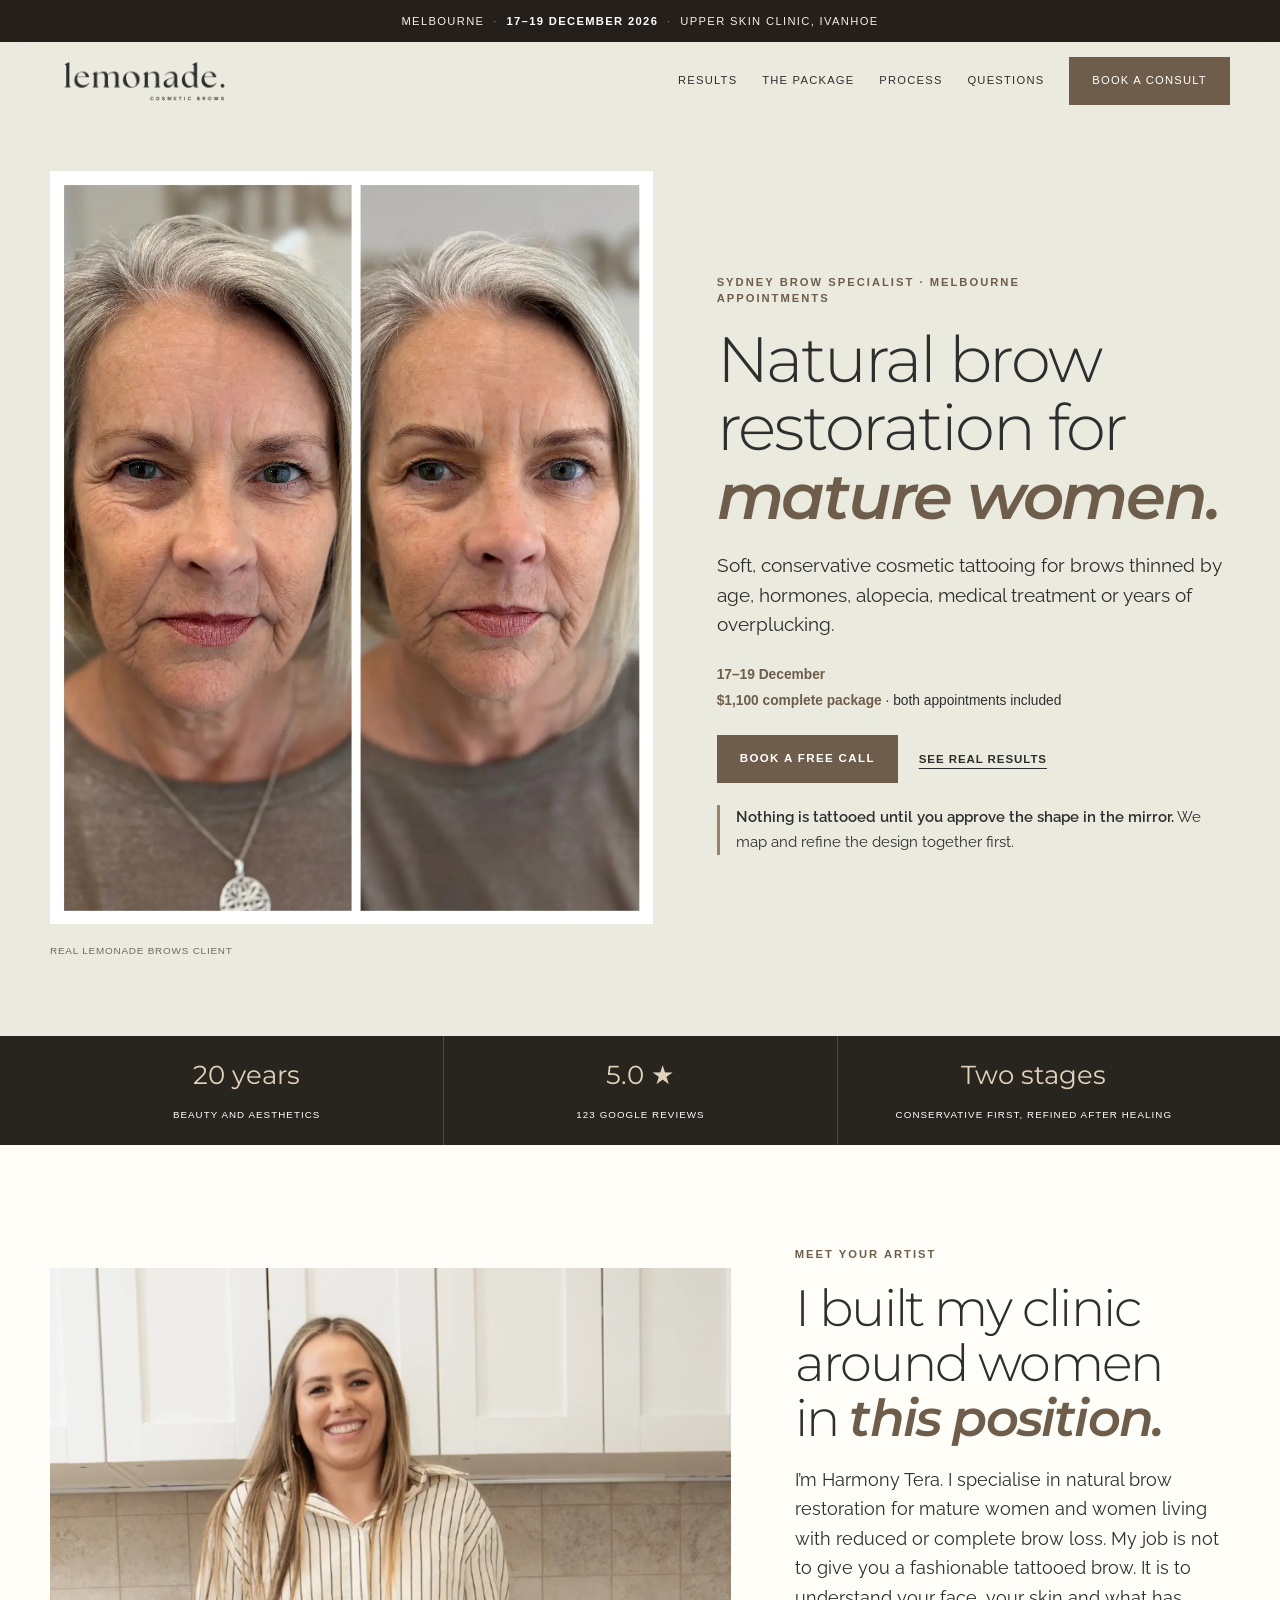
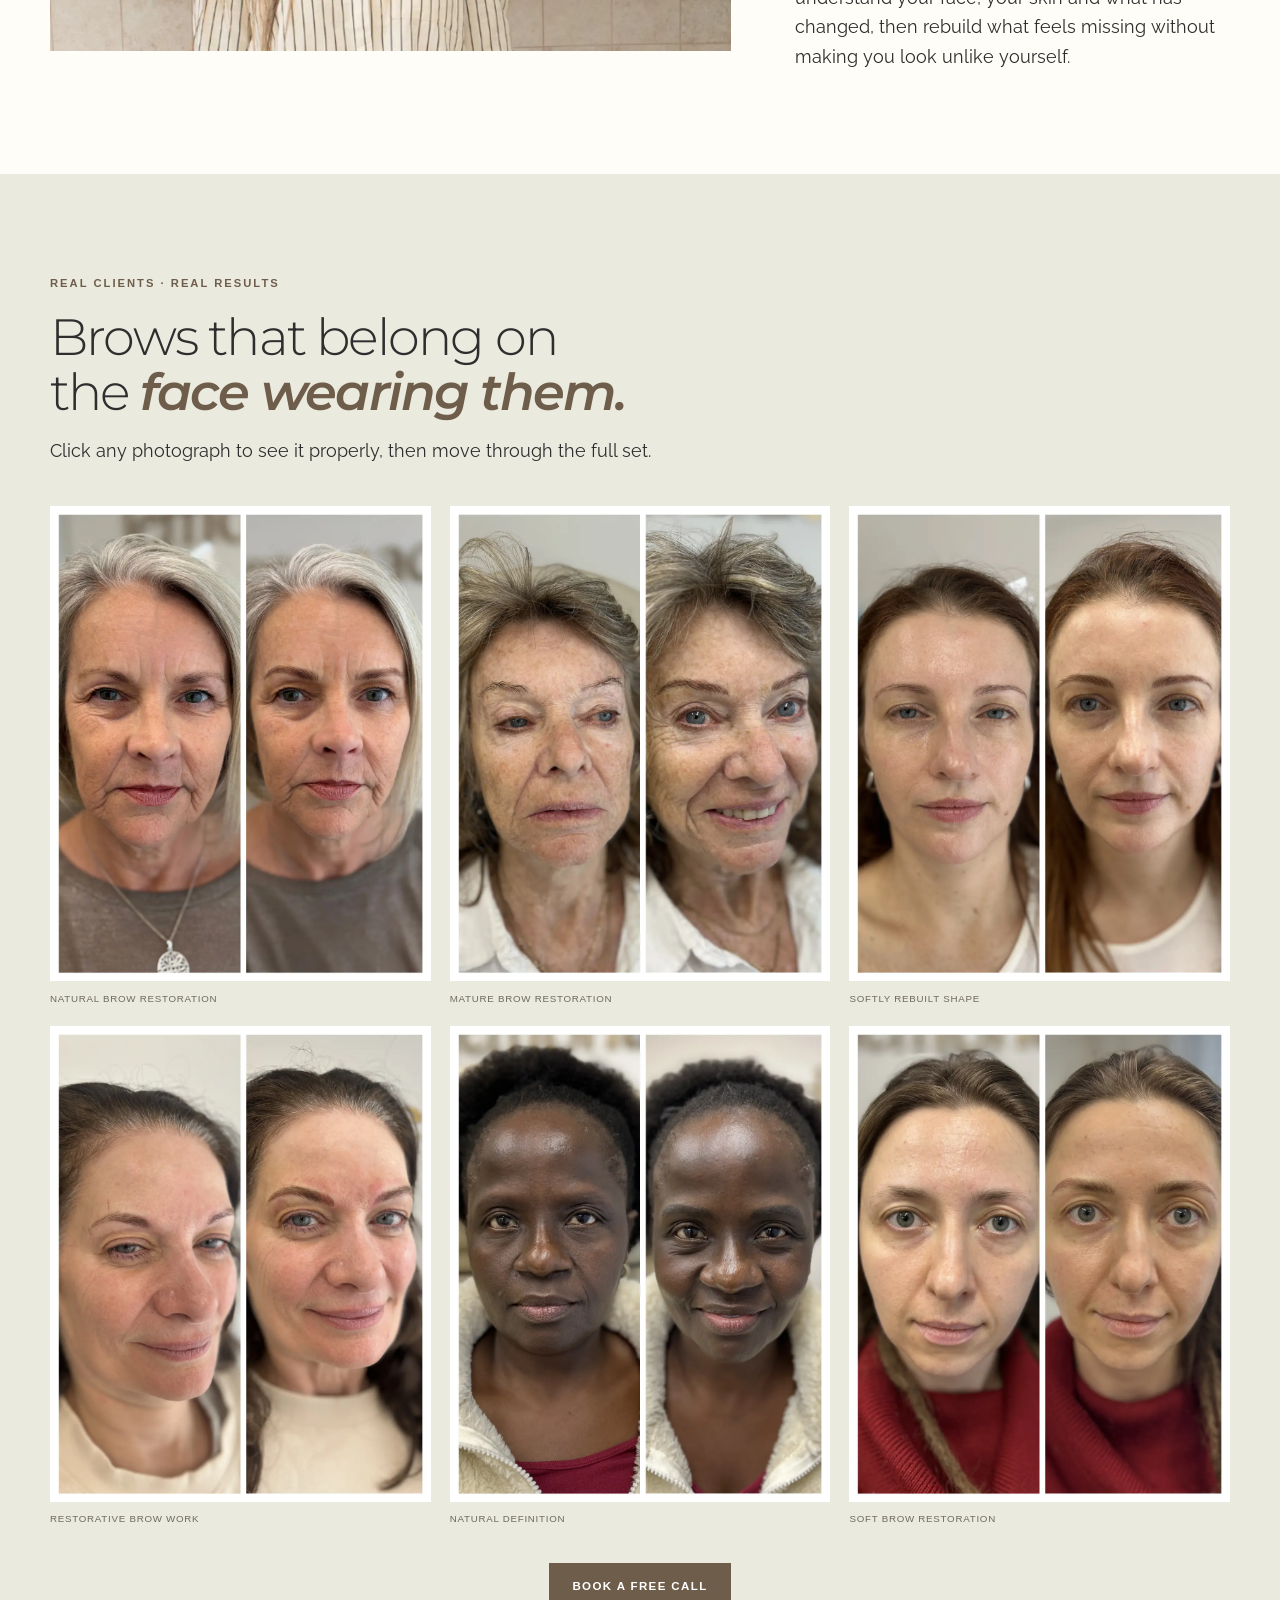
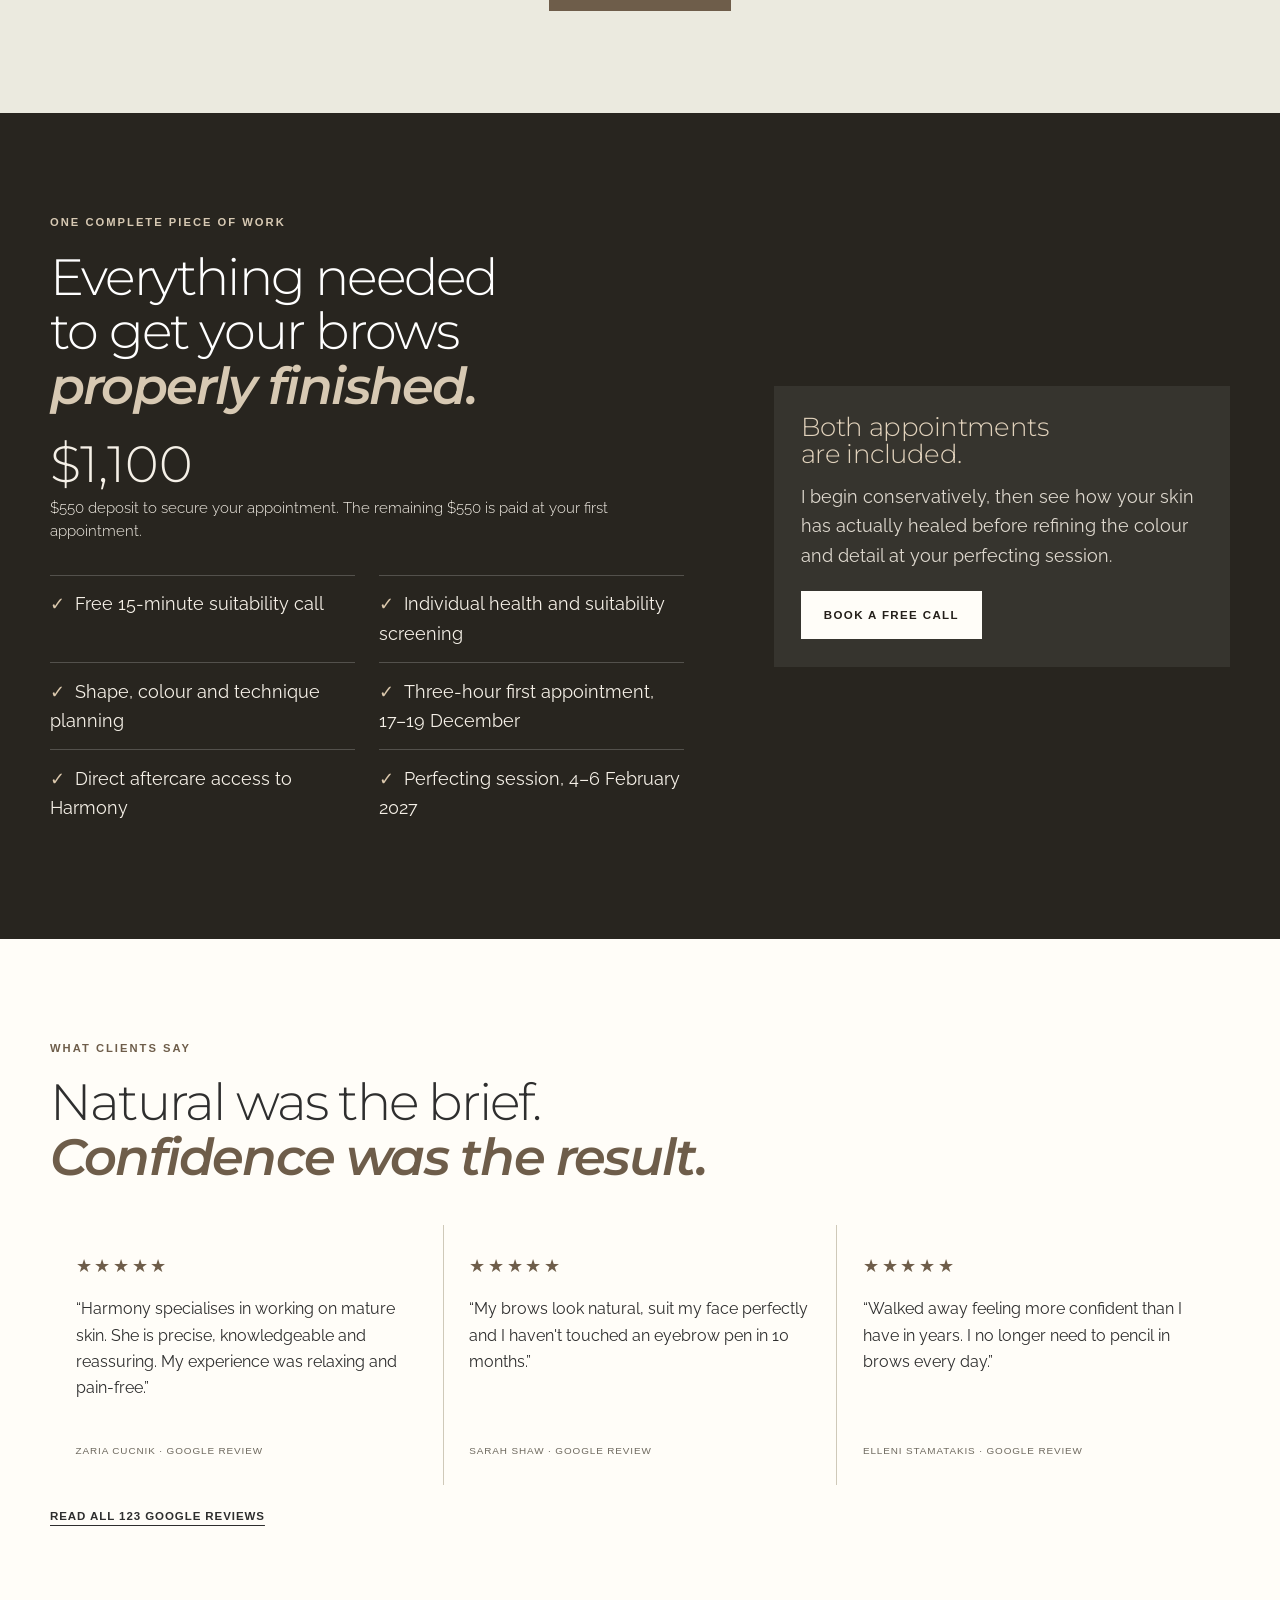
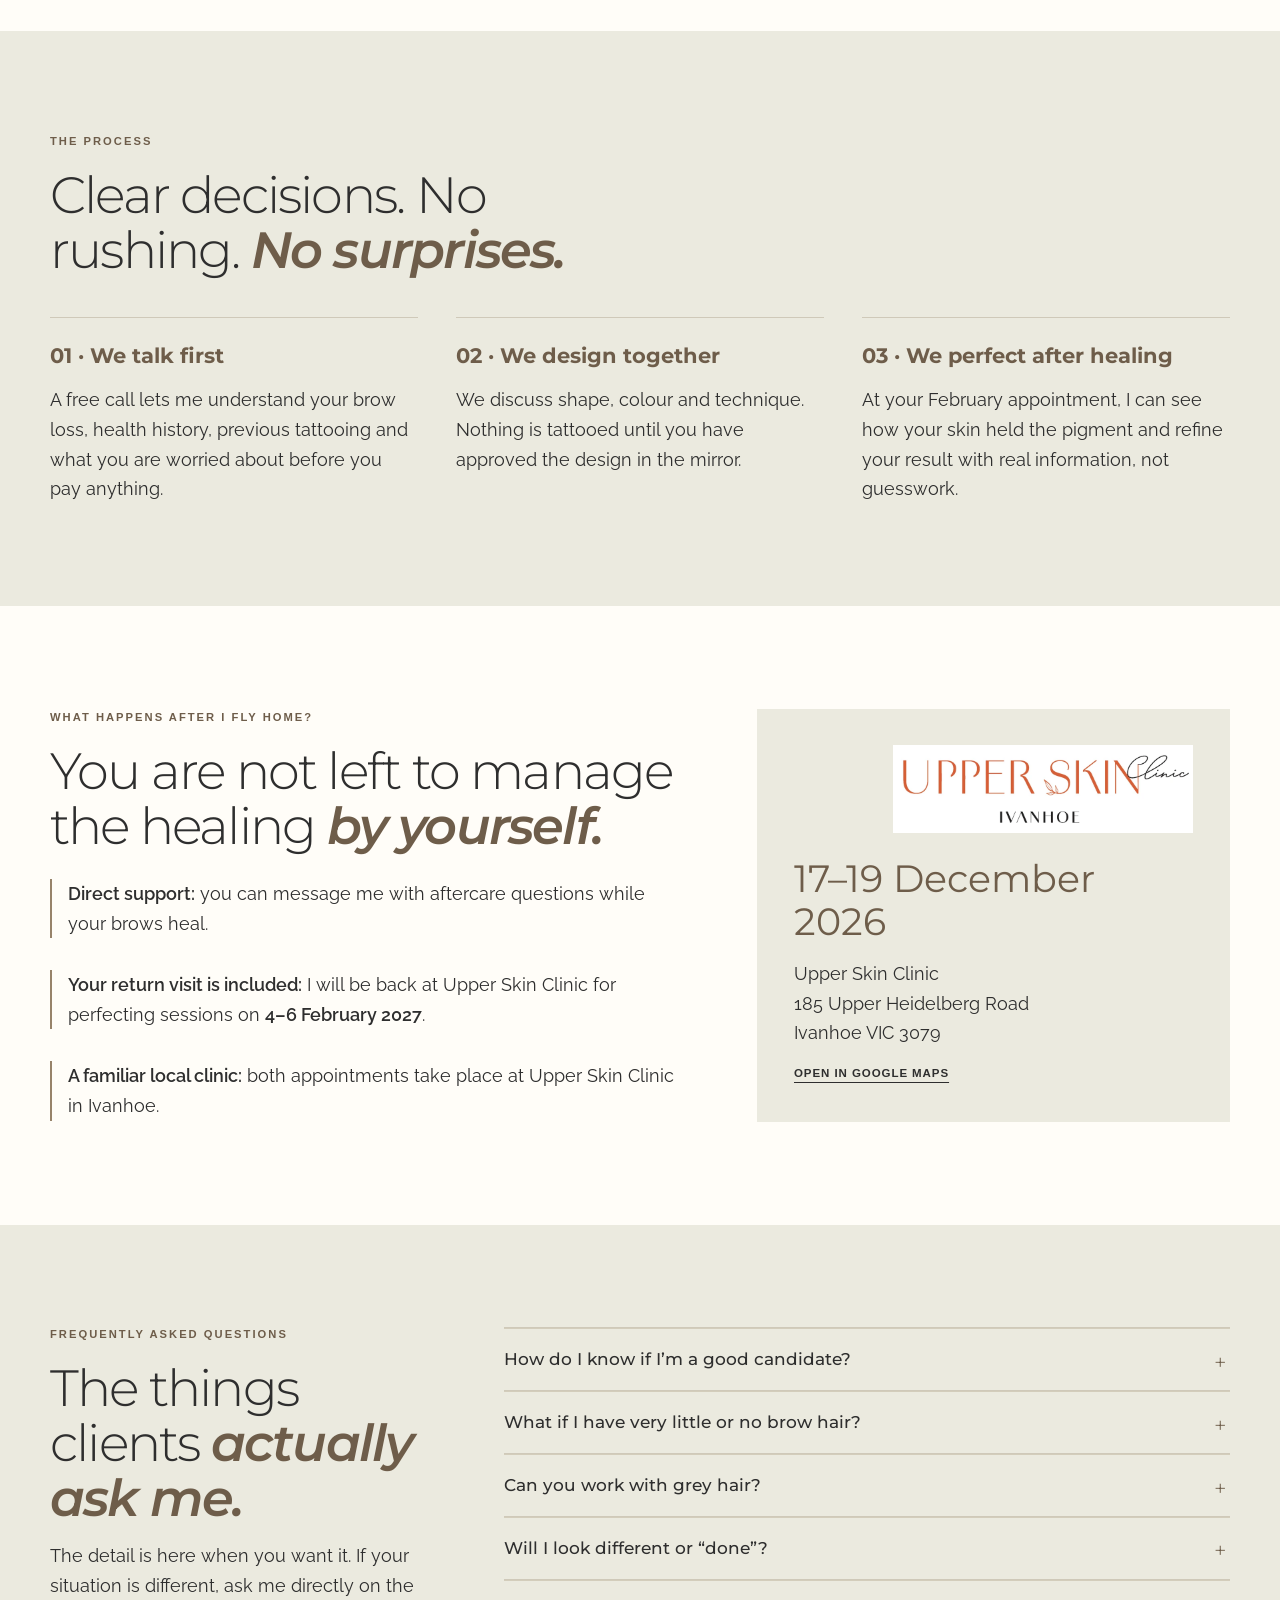
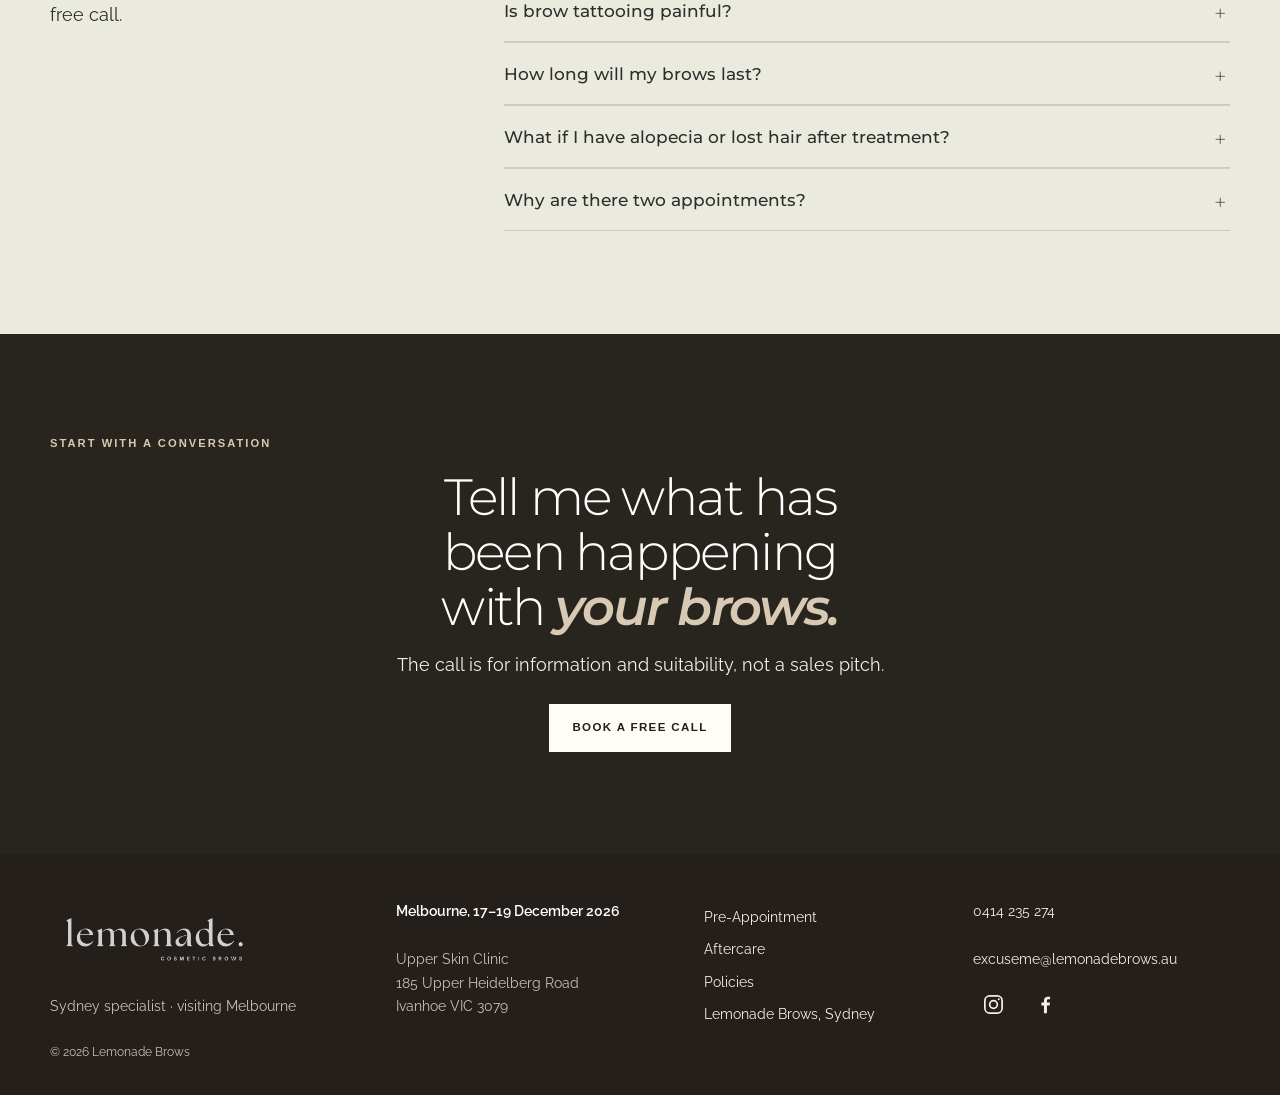
==== index.html @ c8fe0135 "Update index for December Melbourne appointments" ====
<!DOCTYPE html>
<html lang="en-AU">
<head>
  <meta charset="utf-8">
  <meta name="viewport" content="width=device-width, initial-scale=1, viewport-fit=cover">
  <meta name="robots" content="index, follow">
  <link rel="canonical" href="https://melbourne.lemonadebrows.au/">
  <link rel="icon" type="image/png" href="/favicon.png?v=2">
  <link rel="shortcut icon" href="/favicon.ico?v=2">
  <link rel="apple-touch-icon" href="/apple-touch-icon.png?v=2">
  <title>Lemonade Brows Melbourne — 17–19 December 2026</title>
  <meta name="description" content="Natural, restorative brow tattooing for mature women in Melbourne, 17–19 December 2026.">
  <meta property="og:type" content="website">
  <meta property="og:locale" content="en_AU">
  <meta property="og:site_name" content="Lemonade Brows — Melbourne">
  <meta property="og:title" content="Natural, restorative brows for mature women — Melbourne">
  <meta property="og:description" content="Harmony Tera is bringing Lemonade Brows to Upper Skin Clinic in Ivanhoe for three days, 17–19 December 2026.">
  <meta property="og:url" content="https://melbourne.lemonadebrows.au/">
  <meta property="og:image" content="https://melbourne.lemonadebrows.au/images/brand/melbourne-share.jpg">
  <meta property="og:image:secure_url" content="https://melbourne.lemonadebrows.au/images/brand/melbourne-share.jpg">
  <meta property="og:image:type" content="image/jpeg">
  <meta property="og:image:width" content="1200">
  <meta property="og:image:height" content="630">
  <meta property="og:image:alt" content="Harmony Tera, cosmetic brow tattoo specialist at Lemonade Brows">
  <meta name="twitter:card" content="summary_large_image">
  <meta name="twitter:title" content="Natural, restorative brows for mature women — Melbourne">
  <meta name="twitter:description" content="Lemonade Brows at Upper Skin Clinic in Ivanhoe, 17–19 December 2026.">
  <meta name="twitter:image" content="https://melbourne.lemonadebrows.au/images/brand/melbourne-share.jpg">
  <meta name="twitter:image:alt" content="Harmony Tera, cosmetic brow tattoo specialist at Lemonade Brows">
  <script type="application/ld+json">
  {
    "@context": "https://schema.org",
    "@graph": [
      {
        "@type": "HealthAndBeautyBusiness",
        "@id": "https://www.lemonadebrows.au/#business",
        "name": "Lemonade Brows",
        "description": "Cosmetic brow tattooing for mature women. Natural, restorative brows for brow loss from ageing, hormones, thyroid conditions, alopecia, cancer treatment or over-plucking.",
        "url": "https://www.lemonadebrows.au/",
        "image": "https://melbourne.lemonadebrows.au/images/brand/melbourne-share.jpg",
        "telephone": "+61414235274",
        "email": "excuseme@lemonadebrows.au",
        "priceRange": "$$$",
        "founder": { "@id": "https://www.lemonadebrows.au/#harmony" },
        "address": {
          "@type": "PostalAddress",
          "streetAddress": "Shop 2, 18-22 Purkis Street",
          "addressLocality": "Camperdown",
          "addressRegion": "NSW",
          "postalCode": "2050",
          "addressCountry": "AU"
        },
        "areaServed": [
          { "@type": "City", "name": "Sydney" },
          { "@type": "City", "name": "Melbourne" }
        ],
        "sameAs": [
          "https://www.instagram.com/lemonade.brows",
          "https://www.google.com/maps/place/Lemonade+Brows/@-33.8856731,151.1785211,17z/"
        ]
      },
      {
        "@type": "Person",
        "@id": "https://www.lemonadebrows.au/#harmony",
        "name": "Harmony Tera",
        "jobTitle": "Cosmetic brow tattoo specialist",
        "worksFor": { "@id": "https://www.lemonadebrows.au/#business" },
        "knowsAbout": [
          "Cosmetic brow tattooing",
          "Nano hair strokes",
          "Ombre powder brows",
          "Combination brows",
          "Restorative brow tattooing after alopecia and cancer treatment"
        ]
      },
      {
        "@type": "WebSite",
        "@id": "https://melbourne.lemonadebrows.au/#website",
        "url": "https://melbourne.lemonadebrows.au/",
        "name": "Lemonade Brows — Melbourne",
        "publisher": { "@id": "https://www.lemonadebrows.au/#business" }
      },
      {
        "@type": "Event",
        "@id": "https://melbourne.lemonadebrows.au/#melbourne-december-2026",
        "name": "Lemonade Brows in Melbourne — brow restoration appointments",
        "description": "Harmony Tera brings her Sydney brow restoration practice to Ivanhoe for three days. First appointments run from 17 to 19 December 2026.",
        "startDate": "2026-12-17",
        "endDate": "2026-12-19",
        "eventStatus": "https://schema.org/EventScheduled",
        "eventAttendanceMode": "https://schema.org/OfflineEventAttendanceMode",
        "url": "https://melbourne.lemonadebrows.au/",
        "image": "https://melbourne.lemonadebrows.au/images/brand/melbourne-share.jpg",
        "organizer": { "@id": "https://www.lemonadebrows.au/#business" },
        "performer": { "@id": "https://www.lemonadebrows.au/#harmony" },
        "location": {
          "@type": "Place",
          "name": "Upper Skin Clinic",
          "address": {
            "@type": "PostalAddress",
            "streetAddress": "185 Upper Heidelberg Road",
            "addressLocality": "Ivanhoe",
            "addressRegion": "VIC",
            "postalCode": "3079",
            "addressCountry": "AU"
          }
        },
        "offers": {
          "@type": "Offer",
          "name": "Complete brow restoration — two appointments",
          "price": "1100",
          "priceCurrency": "AUD",
          "availability": "https://schema.org/InStock",
          "url": "https://melbourne.lemonadebrows.au/consultation.html",
          "validFrom": "2026-09-28"
        }
      },
      {
        "@type": "Event",
        "@id": "https://melbourne.lemonadebrows.au/#melbourne-february-2027",
        "name": "Lemonade Brows in Melbourne — perfecting sessions",
        "description": "Included perfecting sessions for Lemonade Brows Melbourne brow restoration clients.",
        "startDate": "2027-02-04",
        "endDate": "2027-02-06",
        "eventStatus": "https://schema.org/EventScheduled",
        "eventAttendanceMode": "https://schema.org/OfflineEventAttendanceMode",
        "url": "https://melbourne.lemonadebrows.au/",
        "image": "https://melbourne.lemonadebrows.au/images/brand/melbourne-share.jpg",
        "organizer": { "@id": "https://www.lemonadebrows.au/#business" },
        "performer": { "@id": "https://www.lemonadebrows.au/#harmony" },
        "location": {
          "@type": "Place",
          "name": "Upper Skin Clinic",
          "address": {
            "@type": "PostalAddress",
            "streetAddress": "185 Upper Heidelberg Road",
            "addressLocality": "Ivanhoe",
            "addressRegion": "VIC",
            "postalCode": "3079",
            "addressCountry": "AU"
          }
        }
      }
    ]
  }
  </script>
  <link rel="preconnect" href="https://fonts.googleapis.com">
  <link rel="preconnect" href="https://fonts.gstatic.com" crossorigin>
  <link href="https://fonts.googleapis.com/css2?family=Montserrat:ital,wght@0,300;0,400;0,500;0,600;1,600&family=Raleway:wght@400;500;600&display=swap" rel="stylesheet">
  <style>
    :root {
      color-scheme: light;
      --primary: #97836A;
      --primary-ink: #6E5D4A;
      --background: #EBEADF;
      --background-soft: #F4F3EA;
      --paper: #FFFDF8;
      --accent: #63594C;
      --contrast: #2E2E2E;
      --espresso: #241F1A;
      --cocoa: #40382F;
      --sand: #D9D2C0;
      --rule: #D3CDBB;
      --on-dark: #F3EEE6;
      --on-dark-muted: #C9C0B2;
      --heading: 'Montserrat', 'Helvetica Neue', Helvetica, Arial, sans-serif;
      --body: 'Raleway', 'Helvetica Neue', Helvetica, Arial, sans-serif;
      --accent-font: 'Helvetica Neue', Helvetica, Arial, sans-serif;
      --wrap: 1180px;
      --gutter: clamp(1.25rem, 4vw, 3rem);
      --section: clamp(4.8rem, 8vw, 7.5rem);
    }

    *, *::before, *::after { box-sizing: border-box; }
    html { max-width: 100%; scroll-behavior: smooth; scroll-padding-top: 88px; }
    body {
      margin: 0;
      max-width: 100%;
      background: var(--background);
      color: var(--contrast);
      font-family: var(--body);
      font-size: clamp(1rem, .25vw + .96rem, 1.12rem);
      line-height: 1.65;
      -webkit-font-smoothing: antialiased;
    }
    img { display: block; width: 100%; height: auto; }
    a { color: inherit; }
    p { margin: 0; max-width: 64ch; }
    p + p { margin-top: 1rem; }
    h1, h2, h3, h4 {
      margin: 0;
      font-family: var(--heading);
      font-weight: 300;
      line-height: 1.07;
      letter-spacing: -.035em;
      text-wrap: balance;
    }
    h1 { font-size: clamp(3rem, 5.2vw, 4.75rem); }
    h2 { font-size: clamp(2.2rem, 4.5vw, 4.1rem); }
    h3 { font-size: clamp(1.35rem, 2.2vw, 1.9rem); letter-spacing: -.022em; }
    h4 { font-size: 1.1rem; font-weight: 500; letter-spacing: -.015em; }
    strong { font-weight: 600; }
    button, input, textarea { font: inherit; }
    .wrap { width: min(var(--wrap), calc(100% - (var(--gutter) * 2))); min-width: 0; margin-inline: auto; }
    .narrow { width: min(780px, calc(100% - (var(--gutter) * 2))); margin-inline: auto; }
    .emphasis { color: var(--primary-ink); font-weight: 600; font-style: italic; }
    .on-dark { color: var(--on-dark); }
    .on-dark h1, .on-dark h2, .on-dark h3 { color: #fff; }
    .on-dark .emphasis { color: #D6C3A9; }
    .eyebrow {
      display: flex;
      align-items: center;
      gap: .8rem;
      margin: 0 0 1.15rem;
      color: var(--primary-ink);
      font-family: var(--accent-font);
      font-size: .7rem;
      font-weight: 600;
      letter-spacing: .18em;
      line-height: 1.4;
      text-transform: uppercase;
    }
    .eyebrow::before { content: ''; width: 2.1rem; height: 1px; flex: 0 0 auto; background: currentColor; opacity: .58; }
    .eyebrow.no-rule::before { display: none; }
    .on-dark .eyebrow { color: #D6C3A9; }
    .lede { color: var(--accent); font-size: clamp(1.08rem, .5vw + 1rem, 1.28rem); line-height: 1.55; }
    .on-dark .lede { color: var(--on-dark); }
    .micro { color: var(--accent); font-family: var(--accent-font); font-size: .7rem; letter-spacing: .08em; line-height: 1.5; }
    .small-label { font-family: var(--accent-font); font-size: .66rem; font-weight: 600; letter-spacing: .16em; text-transform: uppercase; }
    .skip { position: fixed; left: 1rem; top: -100px; z-index: 99; padding: .7rem 1rem; background: #fff; }
    .skip:focus { top: 1rem; }

    .announce {
      background: var(--espresso);
      color: var(--on-dark);
      padding: .72rem var(--gutter);
      display: flex;
      align-items: center;
      justify-content: center;
      flex-wrap: wrap;
      gap: .15rem .55rem;
      text-align: center;
      font-family: var(--accent-font);
      font-size: .7rem;
      letter-spacing: .12em;
      text-transform: uppercase;
    }
    .announce b { color: #fff; }
    .announce-group { display: inline-flex; align-items: center; justify-content: center; gap: .55rem; }
    .announce .sep { color: var(--primary); }
    .site-header { position: sticky; top: 0; z-index: 20; background: rgba(235,234,223,.97); backdrop-filter: blur(12px); -webkit-backdrop-filter: blur(12px); }
    .header-inner { min-height: 78px; display: flex; align-items: center; justify-content: space-between; gap: 2rem; }
    .wordmark { display: block; width: clamp(150px, 15vw, 190px); text-decoration: none; line-height: 1; }
    .nav { display: flex; align-items: center; gap: 1.55rem; }
    .nav a { font-family: var(--accent-font); font-size: .7rem; font-weight: 500; letter-spacing: .11em; text-decoration: none; text-transform: uppercase; }
    .nav-toggle { display: none; }

    .button {
      min-height: 48px;
      display: inline-flex;
      align-items: center;
      justify-content: center;
      padding: .88rem 1.38rem;
      border: 1px solid var(--primary-ink);
      background: var(--primary-ink);
      color: #fff;
      cursor: pointer;
      font-family: var(--accent-font);
      font-size: .72rem;
      font-weight: 600;
      letter-spacing: .12em;
      line-height: 1.35;
      text-decoration: none;
      text-transform: uppercase;
      transition: background .2s ease, color .2s ease, transform .2s ease;
    }
    .button:hover { background: var(--espresso); border-color: var(--espresso); transform: translateY(-1px); }
    .button.light { background: var(--paper); border-color: var(--paper); color: var(--espresso); }
    .button.ghost { background: transparent; border-color: var(--primary); color: var(--accent); }
    .text-link { color: var(--contrast); font-family: var(--accent-font); font-size: .8rem; font-weight: 500; text-underline-offset: .35rem; }
    .on-dark .text-link { color: var(--on-dark); }
    .actions { display: flex; flex-wrap: wrap; align-items: center; gap: .95rem 1.35rem; }

    .hero-stage { min-height: calc(100svh - 121px); display: flex; flex-direction: column; }
    .hero { position: relative; overflow: hidden; flex: 1 1 auto; display: grid; align-items: center; padding: clamp(1.35rem, 3.4vh, 2.5rem) 0; }
    .hero::before {
      content: 'MELBOURNE';
      position: absolute;
      left: 0;
      width: 100%;
      bottom: -2rem;
      color: rgba(151,131,106,.09);
      font-family: var(--heading);
      font-size: clamp(5rem, 14vw, 13rem);
      font-weight: 600;
      letter-spacing: -.07em;
      line-height: .8;
      text-align: center;
      white-space: nowrap;
      pointer-events: none;
    }
    .hero-grid { position: relative; display: grid; grid-template-columns: minmax(0,1.02fr) minmax(420px,.98fr); gap: clamp(1.65rem,3.2vw,3.25rem); align-items: center; }
    .hero .eyebrow::before { display: none; }
    .hero h1 { max-width: 10.5ch; font-size: clamp(3.05rem,5.1vw,4.85rem); }
    .hero .lede { max-width: 38rem; margin-top: .95rem; font-size: clamp(1rem,.35vw + .95rem,1.14rem); line-height: 1.48; }
    .hero .actions { margin-top: clamp(1.25rem,2.4vh,1.75rem); }
    .cta-note { margin-top: .5rem; color: var(--accent); font-family: var(--accent-font); font-size: .73rem; }
    .hero-package { display: flex; flex-wrap: wrap; gap: .18rem .7rem; margin-top: 1rem; color: var(--accent); font-family: var(--accent-font); font-size: .72rem; font-weight: 500; letter-spacing: .08em; line-height: 1.55; text-transform: uppercase; }
    .hero-package span { display: inline; }
    .hero-package span + span::before { content: '·'; margin-right: .7rem; color: var(--primary-ink); font-weight: 500; }
    .hero-package b { color: var(--contrast); font-weight: 700; }
    .hero-proof { position: relative; display: grid; grid-template-columns: minmax(0,1.18fr) minmax(0,.82fr); grid-template-rows: 1fr 1fr; gap: .72rem; align-items: stretch; padding: .72rem; background: rgba(255,253,248,.62); border: 1px solid rgba(110,93,74,.16); box-shadow: 0 28px 60px -48px rgba(36,31,26,.72); }
    .hero-proof-card { position: relative; overflow: hidden; margin: 0; aspect-ratio: 4 / 5; background: var(--paper); }
    .hero-proof-card.featured { grid-row: 1 / span 2; aspect-ratio: auto; min-height: min(58vh,560px); }
    .hero-proof-card img { display: block; width: 100%; height: 100%; object-fit: cover; }
    .hero-proof-card::after { content: ''; position: absolute; inset: 0; border: 1px solid rgba(255,255,255,.2); pointer-events: none; }
    .hero-proof-card, .result-card { cursor: zoom-in; }
    .hero-proof-card:focus-visible, .result-card:focus-visible { outline: 2px solid #fff; outline-offset: 4px; }
    .zoom-cue { position: absolute; right: .7rem; bottom: .7rem; z-index: 1; padding: .42rem .55rem; background: rgba(255,253,248,.9); color: var(--contrast); font-family: var(--accent-font); font-size: .58rem; font-weight: 600; letter-spacing: .1em; text-transform: uppercase; pointer-events: none; }
    .review-pill { position: absolute; left: 1.2rem; bottom: 1.2rem; display: flex; gap: .8rem; align-items: center; padding: .72rem .9rem; background: rgba(255,255,255,.94); border: 1px solid rgba(110,93,74,.18); box-shadow: 0 18px 35px -27px rgba(36,31,26,.75); font-family: var(--accent-font); font-size: .62rem; line-height: 1.35; letter-spacing: .09em; text-decoration: none; text-transform: uppercase; }
    .stars { color: var(--primary-ink); letter-spacing: .1em; }
    .proof-strip { flex: 0 0 auto; background: var(--espresso); color: var(--on-dark); padding: .82rem 0; }
    .proof-grid { display: grid; grid-template-columns: repeat(4,1fr); gap: .5rem; }
    .proof-item { padding: .35rem 1.2rem; border-left: 1px solid rgba(214,195,169,.35); }
    .proof-item:first-child { border-left: 0; padding-left: 0; }
    a.proof-item { text-decoration: none; }
    .proof-item strong { display: block; color: #fff; font-family: var(--heading); font-size: clamp(1.35rem,2vw,1.75rem); font-weight: 400; line-height: 1.1; letter-spacing: -.03em; }
    .proof-item span { color: var(--on-dark-muted); font-family: var(--accent-font); font-size: .59rem; line-height: 1.35; letter-spacing: .13em; text-transform: uppercase; }

    .press-strip { background: #fff; }
    .press-link { min-height: 112px; display: grid; grid-template-columns: auto 1fr auto; align-items: center; gap: clamp(1.25rem,4vw,3.5rem); padding-block: 1.25rem; color: var(--contrast); text-decoration: none; }
    .press-logo { width: clamp(150px,18vw,210px); }
    .press-copy { min-width: 0; }
    .press-copy span { display: block; margin-bottom: .15rem; color: var(--primary-ink); font-family: var(--accent-font); font-size: .64rem; font-weight: 600; letter-spacing: .15em; text-transform: uppercase; }
    .press-copy strong { font-family: var(--heading); font-size: clamp(1rem,1.3vw,1.2rem); font-weight: 400; letter-spacing: -.015em; }
    .press-cta { color: var(--primary-ink); font-family: var(--accent-font); font-size: .7rem; font-weight: 600; letter-spacing: .12em; text-transform: uppercase; white-space: nowrap; }
    .press-link:hover .press-cta { color: var(--espresso); }

    section.block { padding: var(--section) 0; }
    .paper { background: var(--paper); }
    .soft { background: var(--background-soft); }
    .sand { background: var(--sand); }
    .deep { background: var(--espresso); }
    .cocoa { background: var(--cocoa); }
    .split { display: grid; grid-template-columns: .85fr 1.15fr; gap: clamp(3rem,8vw,7rem); align-items: start; }
    .split.reverse { grid-template-columns: 1.1fr .9fr; }
    .section-heading h2 { max-width: 12ch; }
    .section-heading .lede { margin-top: 1.45rem; }
    .sticky { position: sticky; top: 2rem; }
    .recognition-item { display: grid; grid-template-columns: 1.6rem 1fr; gap: .75rem; padding: .82rem 0; border-bottom: 1px solid var(--rule); }
    .recognition-item:last-child { border-bottom: 0; }
    .recognition-item span { color: var(--primary-ink); font-family: var(--accent-font); font-size: .7rem; font-weight: 600; letter-spacing: .1em; }
    .recognition-item p { color: var(--accent); font-size: .9rem; line-height: 1.45; }
    .inline-cta { margin-top: 2rem; }

    #results { padding-block: clamp(3.8rem,6vw,5.6rem); }
    .results-head { display: grid; grid-template-columns: 1fr .75fr; gap: clamp(2rem,6vw,5rem); align-items: end; margin-bottom: 1.8rem; }
    .results-head h2 { max-width: 13ch; }
    .results-head p { justify-self: end; color: var(--on-dark-muted); }
    .gallery-shell { position: relative; }
    .gallery-track { display: grid; grid-auto-flow: column; grid-auto-columns: minmax(265px,31%); gap: 1rem; overflow-x: auto; overscroll-behavior-inline: contain; scroll-snap-type: x mandatory; scrollbar-width: none; }
    .gallery-track::-webkit-scrollbar { display: none; }
    .result-card { position: relative; overflow: hidden; margin: 0; aspect-ratio: 4/5; background: var(--cocoa); scroll-snap-align: start; }
    .result-card img { height: 100%; object-fit: cover; }
    .result-card::after { content: ''; position: absolute; inset: 0; border: 1px solid rgba(255,255,255,.12); pointer-events: none; }
    .result-card .zoom-cue { background: rgba(36,31,26,.78); color: #fff; }
    .image-lightbox { position: fixed; inset: 0; z-index: 100; display: none; place-items: center; padding: clamp(1rem,3vw,2rem); background: rgba(20,17,14,.88); backdrop-filter: blur(10px); -webkit-backdrop-filter: blur(10px); }
    .image-lightbox[data-open="true"] { display: grid; }
    .image-lightbox img { width: auto; max-width: min(94vw,1120px); max-height: 86svh; object-fit: contain; box-shadow: 0 28px 70px rgba(0,0,0,.35); }
    .lightbox-close { position: fixed; top: max(1rem,env(safe-area-inset-top,0px)); right: max(1rem,env(safe-area-inset-right,0px)); width: 44px; height: 44px; border: 1px solid rgba(255,255,255,.38); background: rgba(255,255,255,.12); color: #fff; cursor: pointer; font-size: 1.8rem; line-height: 1; }
    .lightbox-close:hover { background: rgba(255,255,255,.2); }
    .gallery-controls { display: flex; justify-content: flex-end; align-items: center; gap: 1rem; margin-top: .9rem; }
    .gallery-buttons { display: flex; gap: .5rem; }
    .gallery-button { width: 44px; height: 44px; border: 1px solid rgba(214,195,169,.5); background: transparent; color: #fff; cursor: pointer; font-size: 1.1rem; }
    .gallery-actions { margin-top: 1.5rem; }

    .soft-cta {
      display: grid;
      grid-template-columns: minmax(0,1fr) auto;
      gap: clamp(1rem,3vw,2rem);
      align-items: center;
      margin-top: 1.6rem;
      padding: clamp(1.15rem,2.6vw,1.7rem);
      background: rgba(255,253,248,.08);
      border: 1px solid rgba(214,195,169,.24);
    }
    .soft-cta.light { background: #fff; border-color: rgba(151,131,106,.24); }
    .soft-cta h3 { margin-bottom: .35rem; font-size: clamp(1.15rem,1.6vw,1.45rem); font-weight: 400; }
    .soft-cta p { color: inherit; opacity: .82; font-size: .92rem; line-height: 1.5; }
    .soft-cta .button { white-space: nowrap; }

    .offer-head { display: grid; grid-template-columns: minmax(0,2fr) minmax(240px,1fr); gap: clamp(2rem,4vw,4rem); align-items: end; }
    .offer-head h2 { max-width: 18ch; }
    .offer-head .price-lock { justify-self: end; text-align: right; }
    .price-big { font-family: var(--heading); font-size: clamp(3.3rem,7vw,6.5rem); font-weight: 300; line-height: .9; letter-spacing: -.06em; }
    .value-stack { display: grid; grid-template-columns: repeat(2,minmax(0,1fr)); column-gap: clamp(2rem,5vw,4rem); margin-top: 3rem; }
    .value-line { display: grid; grid-template-columns: 1.6rem minmax(0,1fr) auto; gap: .8rem; align-items: start; padding: 1rem 0; border-top: 1px solid var(--rule); }
    .value-line .check { color: var(--primary-ink); font-weight: 600; }
    .value-line b { display: block; font-family: var(--heading); font-weight: 500; line-height: 1.35; }
    .value-line p { margin-top: .3rem; color: var(--accent); font-size: .92rem; line-height: 1.5; }
    .value-line .included { padding-top: .15rem; color: var(--primary-ink); font-family: var(--accent-font); font-size: .64rem; font-weight: 600; letter-spacing: .13em; text-transform: uppercase; }
    .return-date { color: var(--primary-ink); font-family: var(--accent-font); font-weight: 700; letter-spacing: .05em; }
    .offer-foot { display: flex; justify-content: flex-end; align-items: center; gap: 2rem; margin-top: 2rem; }

    #package { padding-block: clamp(3.1rem,4.5vw,4.3rem); }
    #package .offer-head h2 { font-size: clamp(2.15rem,3.6vw,3.35rem); }
    #package .price-big { font-size: clamp(3.2rem,5.8vw,5.4rem); }
    #package .value-stack { margin-top: 2rem; }
    #package .value-line { padding: .78rem 0; }
    #package .value-line b { font-size: 1rem; line-height: 1.28; }
    #package .value-line p { margin-top: .2rem; font-size: .9rem; line-height: 1.4; }
    #package .offer-foot { margin-top: 1.25rem; }

    #method { padding-block: clamp(3.2rem,5vw,4.6rem); }
    #method > .split { gap: clamp(2.5rem,6vw,5rem); }
    #method .section-heading h2 { max-width: 13ch; font-size: clamp(2.15rem,3.6vw,3.35rem); }
    #method .section-heading .lede { margin-top: 1rem; font-size: clamp(.98rem,.35vw + .93rem,1.08rem); line-height: 1.48; }
    .method-step { display: grid; grid-template-columns: 2.4rem 1fr; gap: .85rem; padding: .95rem 0; border-bottom: 1px solid rgba(214,195,169,.25); }
    .method-step:last-child { border-bottom: 0; }
    .method-step .num { color: #D6C3A9; font-family: var(--accent-font); font-size: .7rem; font-weight: 600; letter-spacing: .12em; }
    .method-step h3 { margin-bottom: .3rem; font-size: 1.1rem; font-weight: 500; color: #fff; }
    .method-step p { color: var(--on-dark-muted); font-size: .88rem; line-height: 1.45; }
    .safety-band { display: grid; grid-template-columns: repeat(4,1fr); margin-top: 2rem; border: 1px solid rgba(214,195,169,.28); }
    .safety { padding: 1.4rem; border-left: 1px solid rgba(214,195,169,.28); }
    .safety:first-child { border-left: 0; }
    .safety .small-label { color: #D6C3A9; }
    .safety h4 { margin: .7rem 0; color: #fff; }
    .safety p { color: var(--on-dark-muted); font-size: .86rem; line-height: 1.5; }

    .comparison { display: grid; grid-template-columns: 1fr 1fr; gap: 1px; margin-top: 3rem; background: rgba(99,89,76,.2); border: 1px solid rgba(99,89,76,.2); }
    .compare-panel { padding: clamp(1.5rem,4vw,2.7rem); background: var(--paper); }
    .compare-panel.mine { background: var(--background); }
    .compare-panel h3 { margin-bottom: 1.4rem; }
    .compare-panel ul { display: grid; gap: .85rem; margin: 0; padding: 0; list-style: none; }
    .compare-panel li { position: relative; padding-left: 1.35rem; color: var(--accent); font-size: .95rem; line-height: 1.5; }
    .compare-panel li::before { content: '—'; position: absolute; left: 0; color: var(--primary-ink); }
    .expertise-grid { display: grid; grid-template-columns: 1fr 1fr 1fr; gap: 1px; margin-top: 1px; background: rgba(99,89,76,.2); }
    .expertise-card { padding: clamp(1.45rem,3vw,2.25rem); background: var(--background-soft); }
    .expertise-card h3 { margin: .85rem 0; font-size: 1.35rem; font-weight: 500; }
    .expertise-card p { color: var(--accent); font-size: .92rem; line-height: 1.55; }

    #mature-brows { padding-block: clamp(3rem,4.8vw,4.4rem); }
    #mature-brows .eyebrow { margin-bottom: .8rem; }
    #mature-brows .eyebrow::before { display: none; }
    #mature-brows .section-heading { display: grid; grid-template-columns: minmax(0,1.15fr) minmax(320px,.85fr); gap: clamp(2.5rem,6vw,5rem); align-items: end; }
    #mature-brows .section-heading h2 { max-width: 16ch; font-size: clamp(2.15rem,3.6vw,3.35rem); }
    #mature-brows .section-heading .eyebrow { grid-column: 1 / -1; }
    #mature-brows .section-heading .lede { margin-top: 0; font-size: clamp(.96rem,.3vw + .92rem,1.06rem); line-height: 1.48; }
    #mature-brows .comparison { margin-top: 1.8rem; }
    #mature-brows .compare-panel { padding: clamp(1.25rem,2.3vw,1.8rem); }
    #mature-brows .compare-panel h3 { margin: .45rem 0 .8rem; font-size: clamp(1.2rem,1.8vw,1.55rem); }
    #mature-brows .compare-panel ul { gap: .45rem; }
    #mature-brows .compare-panel li { font-size: .88rem; line-height: 1.42; }
    #mature-brows .expertise-card { padding: clamp(1.1rem,2vw,1.45rem); }
    #mature-brows .expertise-card h3 { margin: .5rem 0; font-size: 1.15rem; }
    #mature-brows .expertise-card p { font-size: .84rem; line-height: 1.42; }

    .process-grid { display: grid; grid-template-columns: .75fr 1.25fr; gap: clamp(3rem,8vw,7rem); align-items: start; }
    .timeline { border-top: 1px solid var(--primary); }
    .timeline-item { display: grid; grid-template-columns: 3.2rem 1fr; gap: 1rem; padding: 1.35rem 0; border-bottom: 1px solid var(--rule); }
    .timeline-item .num { color: var(--primary-ink); font-family: var(--accent-font); font-size: .7rem; font-weight: 600; letter-spacing: .12em; }
    .timeline-item h3 { margin-bottom: .45rem; font-size: 1.22rem; font-weight: 500; }
    .timeline-item p { color: var(--accent); font-size: .92rem; line-height: 1.55; }
    .appointment-clock { display: grid; grid-template-columns: repeat(3,1fr); gap: 1px; margin-top: 2.5rem; background: var(--rule); border: 1px solid var(--rule); }
    .clock-part { padding: 1.4rem; background: var(--paper); }
    .clock-part span { color: var(--primary-ink); font-family: var(--accent-font); font-size: .66rem; font-weight: 600; letter-spacing: .13em; text-transform: uppercase; }
    .clock-part h4 { margin: .65rem 0; }
    .clock-part p { color: var(--accent); font-size: .87rem; line-height: 1.5; }

    #process { padding-block: clamp(3rem,4.6vw,4.4rem); }
    #process .process-grid { grid-template-columns: minmax(250px,.62fr) minmax(0,1.38fr); gap: clamp(2.5rem,6vw,5rem); }
    #process .section-heading h2 { max-width: 10ch; font-size: clamp(2.2rem,3.7vw,3.4rem); }
    #process .section-heading .lede { margin-top: 1rem; font-size: clamp(.98rem,.3vw + .93rem,1.08rem); line-height: 1.48; }
    #process .timeline { border-top: 0; }
    #process .timeline-item { grid-template-columns: 2.35rem 1fr; gap: .8rem; padding: .72rem 0; }
    #process .timeline-item:last-child { border-bottom: 0; }
    #process .timeline-item h3 { margin-bottom: .22rem; font-size: 1.05rem; }
    #process .timeline-item p { font-size: .87rem; line-height: 1.4; }
    #process .appointment-clock { margin-top: 1.35rem; }
    #process .clock-part { padding: 1rem; }
    #process .clock-part h4 { margin: .38rem 0; font-size: 1rem; }
    #process .clock-part p { font-size: .82rem; line-height: 1.38; }

    #about { padding-block: clamp(3.5rem,5.5vw,5.5rem); }
    .about-grid { display: grid; grid-template-columns: minmax(320px,.9fr) minmax(0,1.1fr); gap: clamp(2.5rem,6vw,5rem); align-items: stretch; }
    .about-photo { position: relative; min-height: 100%; margin: 0; }
    .about-photo img { height: 100%; object-fit: cover; object-position: center; }
    .about-photo::after { content: 'Harmony Tera · founder'; position: absolute; right: -1rem; bottom: -1rem; padding: .7rem 1rem; background: var(--paper); font-family: var(--accent-font); font-size: .64rem; font-weight: 600; letter-spacing: .12em; text-transform: uppercase; }
    #about .section-heading { display: flex; flex-direction: column; justify-content: center; padding-block: .8rem; }
    #about .section-heading h2 { max-width: 14ch; font-size: clamp(2.2rem,3.8vw,3.55rem); }
    #about .section-heading .lede { margin-top: 1.15rem; }
    #about .section-heading > p:not(.lede):not(.signature) { font-size: .95rem; line-height: 1.55; }
    #about .section-heading > p + p { margin-top: .8rem; }
    .signature { margin-top: 1.3rem; color: var(--primary-ink); font-family: var(--heading); font-size: 1.5rem; font-style: italic; }
    .credentials { display: flex; flex-wrap: wrap; gap: .55rem; margin: 1.6rem 0 0; padding: 0; list-style: none; }
    .credentials li { padding: .52rem .7rem; border: 1px solid var(--rule); font-family: var(--accent-font); font-size: .62rem; letter-spacing: .09em; text-transform: uppercase; }
    .reviews { display: grid; grid-template-columns: repeat(3,1fr); gap: 1px; margin-top: 3.2rem; background: rgba(214,195,169,.28); border: 1px solid rgba(214,195,169,.28); }
    .review { display: flex; flex-direction: column; justify-content: space-between; min-height: 285px; padding: 1.8rem; background: var(--espresso); }
    .review blockquote { margin: 1.2rem 0; color: var(--on-dark); font-size: 1.02rem; line-height: 1.65; }
    .review cite { color: var(--on-dark-muted); font-family: var(--accent-font); font-size: .63rem; font-style: normal; letter-spacing: .12em; text-transform: uppercase; }
    .reviews-link { display: inline-block; margin-top: 1.5rem; color: var(--on-dark); font-family: var(--accent-font); font-size: .72rem; letter-spacing: .1em; text-underline-offset: .35rem; text-transform: uppercase; }
    #reviews .section-heading h2 { max-width: 100%; }

    .special-grid { display: grid; grid-template-columns: 1fr 1fr; gap: 1px; margin-top: 2.5rem; background: var(--rule); border: 1px solid var(--rule); }
    .special-card { padding: clamp(1.6rem,4vw,2.8rem); background: var(--paper); }
    .special-card h3 { margin: .7rem 0 1.1rem; }
    .special-card p { color: var(--accent); }
    .pullquote { margin-top: 1.6rem; padding-top: 1.2rem; border-top: 1px solid var(--rule); }
    .pullquote p { color: var(--contrast); font-size: 1.05rem; }
    .pullquote cite { display: block; margin-top: .8rem; color: var(--primary-ink); font-family: var(--accent-font); font-size: .62rem; font-style: normal; letter-spacing: .1em; text-transform: uppercase; }

    .faq-layout { display: grid; grid-template-columns: .72fr 1.28fr; gap: clamp(3rem,8vw,7rem); align-items: start; }
    .faq-group + .faq-group { margin-top: 2rem; }
    .faq-label { margin-bottom: .8rem; color: var(--primary-ink); font-family: var(--accent-font); font-size: .66rem; font-weight: 600; letter-spacing: .16em; text-transform: uppercase; }
    details { border-top: 1px solid var(--rule); }
    details:last-child { border-bottom: 1px solid var(--rule); }
    summary { position: relative; padding: 1.15rem 2.5rem 1.15rem 0; cursor: pointer; font-family: var(--heading); font-size: 1rem; font-weight: 500; line-height: 1.45; list-style: none; }
    summary::-webkit-details-marker { display: none; }
    summary::after { content: '+'; position: absolute; right: .2rem; top: 1.05rem; color: var(--primary-ink); font-size: 1.3rem; font-weight: 300; }
    details[open] summary::after { content: '–'; }
    .answer { padding: 0 2rem 1.25rem 0; color: var(--accent); font-size: .92rem; line-height: 1.6; }

    #venue { padding: clamp(2rem,3.5vw,3.25rem) 0 clamp(3.5rem,5.5vw,5.5rem); background: #fff; color: var(--contrast); }
    .venue-grid { display: grid; grid-template-columns: minmax(0,1.18fr) minmax(320px,.82fr); gap: clamp(3rem,7vw,6rem); align-items: center; }
    .venue-copy { display: flex; flex-direction: column; justify-content: center; }
    .venue-logo { width: min(390px,78%); margin: 2.5rem 0 0 auto; padding: 0; background: transparent; }
    .venue-copy h2 { max-width: 14ch; font-size: clamp(2.25rem,4vw,3.7rem); }
    .venue-facts { margin-top: 1.7rem; border-top: 1px solid var(--rule); }
    .venue-fact { display: grid; grid-template-columns: 90px 1fr; gap: 1.2rem; padding: .95rem 0; border-bottom: 1px solid var(--rule); }
    .venue-fact dt { color: var(--primary-ink); font-family: var(--accent-font); font-size: .65rem; font-weight: 600; letter-spacing: .12em; text-transform: uppercase; }
    .venue-fact dd { margin: 0; color: var(--accent); font-size: .92rem; }
    .venue-dates { text-align: right; }
    .venue-dates .small-label { display: block; margin-bottom: .8rem; color: var(--accent); }
    .venue-date { color: var(--primary-ink); font-family: var(--heading); font-size: clamp(5rem,9vw,8.2rem); font-weight: 300; line-height: .78; letter-spacing: -.07em; }
    .venue-date span { display: block; margin-top: 1.2rem; color: var(--contrast); font-size: clamp(1.8rem,3.3vw,3rem); line-height: 1; letter-spacing: -.04em; }
    .perfecting-date { margin-top: 2.2rem; color: var(--accent); font-family: var(--accent-font); }
    .perfecting-date span { display: block; margin-bottom: .35rem; font-size: .65rem; font-weight: 600; letter-spacing: .13em; text-transform: uppercase; }
    .perfecting-date strong { color: var(--primary-ink); font-family: var(--heading); font-size: clamp(1.25rem,2vw,1.7rem); font-weight: 500; }

    .enquiry-grid { display: grid; grid-template-columns: .82fr 1.18fr; gap: clamp(3rem,8vw,7rem); align-items: start; }
    .enquiry-copy h2 { max-width: 11ch; }
    .contact-list { margin-top: 2rem; padding-top: 1.4rem; border-top: 1px solid rgba(214,195,169,.4); }
    .contact-list p { color: var(--on-dark-muted); font-size: .9rem; }
    .contact-list a { color: #fff; }
    .form-card { padding: clamp(1.5rem,4vw,2.8rem); background: var(--paper); color: var(--contrast); }
    .form-card h3 { margin-bottom: .5rem; color: var(--contrast); }
    .form-card > p { margin-bottom: 1.5rem; color: var(--accent); font-size: .9rem; }
    .form-grid { display: grid; grid-template-columns: 1fr 1fr; gap: 1rem; }
    .field { margin-bottom: 1rem; }
    .field.full { grid-column: 1 / -1; }
    label, legend { display: block; margin-bottom: .4rem; font-family: var(--accent-font); font-size: .65rem; font-weight: 600; letter-spacing: .1em; text-transform: uppercase; }
    input, textarea { width: 100%; border: 1px solid var(--rule); border-radius: 0; background: #fff; color: var(--contrast); padding: .78rem .85rem; outline: none; }
    input:focus, textarea:focus { border-color: var(--primary-ink); box-shadow: 0 0 0 2px rgba(151,131,106,.12); }
    textarea { min-height: 112px; resize: vertical; }
    fieldset { margin: 0 0 1rem; padding: 0; border: 0; }
    .choices { display: flex; flex-wrap: wrap; gap: .55rem; }
    .choice { display: inline-flex; align-items: center; gap: .45rem; margin: 0; padding: .58rem .7rem; border: 1px solid var(--rule); cursor: pointer; font-size: .68rem; font-weight: 500; letter-spacing: .04em; text-transform: none; }
    .choice input { width: auto; margin: 0; accent-color: var(--primary-ink); }
    .form-status { min-height: 1.5rem; margin-top: .8rem; color: var(--primary-ink); font-size: .82rem; }
    .next-visit { display: flex; justify-content: space-between; gap: 2rem; align-items: center; margin-top: 2rem; padding: 1.3rem 0 0; border-top: 1px solid rgba(214,195,169,.35); }
    .next-visit p { color: var(--on-dark-muted); font-size: .88rem; }

    .site-footer { padding-block: clamp(1.9rem,4vw,2.8rem) clamp(1.2rem,2vw,1.6rem); background: var(--espresso); color: var(--on-dark-muted); font-size: .9rem; }
    .site-footer a { color: var(--on-dark); text-decoration: none; }
    .site-footer a:hover { color: #fff; text-decoration: underline; }
    .site-footer .wordmark { width: clamp(155px,18vw,210px); }
    .site-footer .wordmark img { width: 100%; filter: invert(1); }
    .footer-grid { display: grid; grid-template-columns: 1.15fr 1fr .85fr 1fr; gap: clamp(2rem,4vw,4rem); align-items: start; }
    .footer-column { display: flex; flex-direction: column; }
    .footer-grid p { max-width: none; margin-bottom: .5rem; }
    .footer-grid strong { color: #fff; }
    .footer-label { color: #D6C3A9; font-family: var(--accent-font); font-size: .64rem; font-weight: 600; letter-spacing: .13em; text-transform: uppercase; }
    .footer-brand > p:not(.footer-copyright) { margin-top: 1rem; }
    .footer-copyright { margin-top: 1rem; padding-top: 0; color: var(--on-dark-muted); font-size: .76rem; }
    .footer-resource-links { display: grid; gap: .55rem; margin-top: .35rem; }
    .social-links { display: flex; gap: .75rem; margin-top: .35rem; padding-top: 0; }
    .social-link { width: 40px; height: 40px; display: inline-flex; align-items: center; justify-content: center; }
    .social-link:hover { color: #fff; text-decoration: none !important; }
    .social-link svg { width: 23px; height: 23px; }

    .mobile-booking-bar { display: none; }

    @media (max-width: 960px) {
      .hero-stage { min-height: auto; display: block; }
      .hero-grid, .split, .split.reverse, .process-grid, .faq-layout, .venue-grid, .enquiry-grid { grid-template-columns: 1fr; }
      .venue-dates { text-align: left; }
      .venue-logo { margin-left: 0; }
      .footer-grid { grid-template-columns: 1fr 1fr; }
      .hero { min-height: auto; }
      .hero-proof { width: min(650px,100%); margin-inline: auto; }
      .sticky { position: static; }
      .results-head, .offer-head { grid-template-columns: 1fr; }
      .results-head p, .offer-head .price-lock { justify-self: start; text-align: left; }
      .value-stack { grid-template-columns: 1fr; }
      .soft-cta { grid-template-columns: 1fr; }
      .soft-cta .button { width: 100%; }
      .safety-band { grid-template-columns: 1fr 1fr; }
      .safety:nth-child(3) { border-left: 0; border-top: 1px solid rgba(214,195,169,.28); }
      .safety:nth-child(4) { border-top: 1px solid rgba(214,195,169,.28); }
      .expertise-grid { grid-template-columns: 1fr; }
      #mature-brows .section-heading { grid-template-columns: 1fr; gap: 1.2rem; }
      #mature-brows .section-heading .eyebrow { grid-column: auto; }
      .about-grid { grid-template-columns: .82fr 1.18fr; gap: 3rem; }
      .reviews { grid-template-columns: 1fr; }
      .review { min-height: 0; }
    }

    @media (max-width: 700px) {
      html { scroll-padding-top: 70px; }
      .announce { font-size: .61rem; letter-spacing: .08em; }
      .announce-venue { display: none; }
      .announce-availability { flex-basis: 100%; margin-top: .08rem; }
      .announce-availability .sep { display: none; }
      .header-inner { min-height: 68px; position: relative; }
      .nav-toggle { width: 44px; height: 44px; padding: 0; border: 0; background: transparent; color: var(--contrast); display: inline-flex; align-items: center; justify-content: center; cursor: pointer; flex: 0 0 auto; }
      .nav-toggle-icon { width: 23px; height: 16px; position: relative; display: block; }
      .nav-toggle-icon::before, .nav-toggle-icon::after, .nav-toggle-icon span { content: ''; position: absolute; left: 0; width: 100%; height: 1.5px; background: currentColor; transition: transform .2s ease, opacity .2s ease, top .2s ease; }
      .nav-toggle-icon::before { top: 0; }
      .nav-toggle-icon span { top: 7px; }
      .nav-toggle-icon::after { top: 14px; }
      .nav-toggle[aria-expanded="true"] .nav-toggle-icon::before { top: 7px; transform: rotate(45deg); }
      .nav-toggle[aria-expanded="true"] .nav-toggle-icon span { opacity: 0; }
      .nav-toggle[aria-expanded="true"] .nav-toggle-icon::after { top: 7px; transform: rotate(-45deg); }
      .nav { display: none; position: absolute; top: 100%; left: 0; right: 0; padding: .65rem 1rem 1rem; background: rgba(235,234,223,.99); box-shadow: 0 18px 32px rgba(36,31,26,.14); flex-direction: column; align-items: stretch; gap: 0; }
      .nav[data-open="true"] { display: flex; }
      .nav a, .nav a:not(.button) { display: block; width: 100%; padding: .88rem .25rem; border-bottom: 1px solid rgba(99,89,76,.16); white-space: normal; }
      .nav .button { min-height: 46px; margin-top: .75rem; padding: .8rem 1rem; border-bottom: 1px solid var(--primary-ink); font-size: .68rem; }
      .hero { padding: 2.3rem 0 2.6rem; }
      .hero::before { display: none; }
      .hero-grid { gap: 2.2rem; }
      .hero h1 { max-width: 10ch; font-size: clamp(2.8rem,13vw,4rem); }
      .actions .button { width: 100%; }
      .hero { padding: .9rem 0 2rem; }
      .hero-grid { gap: 1.55rem; }
      .hero h1 { max-width: none; font-size: clamp(2.35rem,10.2vw,3.25rem); }
      .hero-copy { width: 100%; }
      .hero-copy .eyebrow, .hero-copy .lede, .hero-copy .cta-note { max-width: none; }
      .hero .lede { font-size: .98rem; line-height: 1.45; }
      .hero-grid { display: flex; flex-direction: column; }
      .hero-copy { order: 2; }
      .hero-proof { order: 1; width: 100%; display: flex; flex-wrap: wrap; gap: .42rem; padding: .42rem; }
      .hero-proof-card { display: block; flex: 1 1 calc(50% - .21rem); min-width: 0; height: clamp(155px, 44vw, 230px); aspect-ratio: auto; }
      .hero-proof-card.featured { flex-basis: 100%; min-height: 0; height: clamp(230px, 64vw, 340px); aspect-ratio: auto; }
      .hero-proof-card img { width: 100%; height: 100%; object-fit: cover; }
      .hero-proof-card.featured img { object-position: center 36%; }
      .hero-package { display: block; margin-top: .85rem; font-size: .62rem; line-height: 1.7; }
      .hero-package span { display: block; }
      .hero-package span + span::before { content: none; }
      .review-pill { left: .7rem; bottom: .7rem; max-width: calc(100% - 1.4rem); padding: .55rem .65rem; font-size: .5rem; white-space: normal; }
      .proof-grid { grid-template-columns: 1fr 1fr; gap: 1.1rem .4rem; }
      .proof-item { padding-left: .75rem; }
      .proof-item:nth-child(odd) { border-left: 0; padding-left: 0; }
      .press-link { min-height: 0; grid-template-columns: 112px 1fr; gap: 1rem; padding-block: 1rem; }
      .press-logo { width: 112px; }
      .press-copy strong { font-size: .9rem; line-height: 1.35; }
      .press-cta { grid-column: 2; font-size: .62rem; }
      section.block { padding: 4.2rem 0; }
      .gallery-track { grid-auto-columns: min(82vw, calc(100vw - (var(--gutter) * 2))); }
      .gallery-controls { align-items: flex-start; }
      .comparison, .special-grid, .about-grid { grid-template-columns: 1fr; }
      .about-photo img { height: auto; aspect-ratio: 4/5; }
      .value-line { grid-template-columns: 1.6rem 1fr; }
      .value-line .included { grid-column: 2; }
      .offer-foot, .next-visit { align-items: flex-start; flex-direction: column; }
      .offer-foot .button { width: 100%; }
      .safety-band { grid-template-columns: 1fr; }
      .safety, .safety:nth-child(3), .safety:nth-child(4) { border-left: 0; border-top: 1px solid rgba(214,195,169,.28); }
      .safety:first-child { border-top: 0; }
      .appointment-clock { grid-template-columns: 1fr; }
      .form-grid { grid-template-columns: 1fr; }
      .field.full { grid-column: auto; }
      .footer-grid { grid-template-columns: 1fr; }
      .footer-column { min-height: 0; min-width: 0; }
      .footer-grid a, .contact-list a { overflow-wrap: anywhere; }
      .footer-copyright { margin-top: .8rem; }
      .social-links { margin-top: .35rem; }

      #process { padding-block: 3.4rem; }
      #process .process-grid { display: block; }
      #process .section-heading { margin-bottom: 1.65rem; }
      #process .section-heading h2 { max-width: none; font-size: clamp(2.25rem, 10vw, 3rem); }
      #process .section-heading .lede { max-width: 34rem; margin-top: .8rem; font-size: .98rem; line-height: 1.55; }
      #process .timeline { display: grid; gap: .75rem; }
      #process .timeline-item {
        grid-template-columns: 2rem minmax(0,1fr);
        gap: .8rem;
        padding: 1rem;
        border: 1px solid var(--rule);
        background: #fff;
      }
      #process .timeline-item:last-child { border-bottom: 1px solid var(--rule); }
      #process .timeline-item .num {
        width: 1.9rem;
        height: 1.9rem;
        display: grid;
        place-items: center;
        border-radius: 50%;
        background: var(--primary-ink);
        color: #fff;
        font-size: .64rem;
      }
      #process .timeline-item h3 { margin: .1rem 0 .3rem; font-size: 1.02rem; line-height: 1.25; }
      #process .timeline-item p { font-size: .88rem; line-height: 1.5; }
      #process .appointment-clock {
        grid-template-columns: 1fr;
        gap: 0;
        margin-top: 1.25rem;
        padding: 0 1rem;
        border: 1px solid var(--rule);
        background: #fff;
      }
      #process .clock-part {
        display: grid;
        grid-template-columns: 6.5rem minmax(0,1fr);
        column-gap: .9rem;
        padding: 1rem 0;
        border-bottom: 1px solid var(--rule);
        background: transparent;
      }
      #process .clock-part:last-child { border-bottom: 0; }
      #process .clock-part span { grid-row: 1 / 3; padding-top: .12rem; font-size: .6rem; line-height: 1.4; }
      #process .clock-part h4 { margin: 0 0 .25rem; font-size: .98rem; }
      #process .clock-part p { font-size: .82rem; line-height: 1.45; }

      .mobile-booking-bar {
        position: fixed !important;
        inset: auto 0 0;
        z-index: 60;
        width: 100%;
        max-width: 100vw;
        box-sizing: border-box;
        min-height: 70px;
        display: flex;
        align-items: center;
        justify-content: space-between;
        gap: .75rem;
        padding: .7rem var(--gutter) calc(.7rem + env(safe-area-inset-bottom,0px));
        background: #241f1a;
        color: var(--on-dark-muted);
        border-top: 1px solid rgba(255,255,255,.12);
      }
      .mobile-booking-bar span { min-width: 0; font-family: var(--accent-font); font-size: .61rem; letter-spacing: .08em; line-height: 1.4; text-transform: uppercase; }
      .mobile-booking-bar b { display: block; color: #fff; font-weight: 600; }
      .mobile-booking-bar .button { min-height: 44px; flex: 0 0 auto; padding: .72rem .85rem; font-size: .62rem; }
      body { padding-bottom: calc(70px + env(safe-area-inset-bottom,0px)); }
    }

    @media (min-width: 961px) and (max-height: 820px) {
      .header-inner { min-height: 68px; }
      .hero-stage { min-height: calc(100svh - 112px); }
      .hero { padding-block: 1.1rem; }
      .hero-grid { gap: 3.2rem; }
      .hero h1 { font-size: clamp(3.25rem,5vw,4.3rem); max-width: 10ch; }
      .hero .lede { margin-top: .8rem; font-size: 1rem; }
      .hero-proof-card.featured { min-height: min(55vh,450px); }
      .button { min-height: 43px; padding: .7rem 1.05rem; }
      .proof-strip { padding-block: .72rem; }
    }

    @media (prefers-reduced-motion: reduce) {
      html { scroll-behavior: auto; }
      *, *::before, *::after { transition: none !important; }
    }
  </style>
  <link rel="stylesheet" href="lean.css">
  <script async src="https://www.googletagmanager.com/gtag/js?id=G-Y5MG107RR9"></script>
  <script>
    window.dataLayer = window.dataLayer || [];
    function gtag(){dataLayer.push(arguments);}
    gtag('js', new Date());
    gtag('config', 'G-Y5MG107RR9');
  </script>
  <script type="text/javascript">
    (function(c,l,a,r,i,t,y){
        c[a]=c[a]||function(){(c[a].q=c[a].q||[]).push(arguments)};
        t=l.createElement(r);t.async=1;t.src="https://www.clarity.ms/tag/"+i;
        y=l.getElementsByTagName(r)[0];y.parentNode.insertBefore(t,y);
    })(window, document, "clarity", "script", "ymj0sbibm0");
  </script>
  <!-- Meta Pixel Code -->
  <script>
    !function(f,b,e,v,n,t,s)
    {if(f.fbq)return;n=f.fbq=function(){n.callMethod?
    n.callMethod.apply(n,arguments):n.queue.push(arguments)};
    if(!f._fbq)f._fbq=n;n.push=n;n.loaded=!0;n.version='2.0';
    n.queue=[];t=b.createElement(e);t.async=!0;
    t.src=v;s=b.getElementsByTagName(e)[0];
    s.parentNode.insertBefore(t,s)}(window, document,'script',
    'https://connect.facebook.net/en_US/fbevents.js');
    fbq('init', '1321228265620763');
    fbq('track', 'PageView');
  </script>
  <noscript><img height="1" width="1" style="display:none"
    src="https://www.facebook.com/tr?id=1321228265620763&ev=PageView&noscript=1"
  /></noscript>
  <!-- End Meta Pixel Code -->

</head>
<body>
  <a class="skip" href="#main">Skip to content</a>
  <div class="announce"><span>Melbourne</span><span class="sep">·</span><b>17–19 December 2026</b><span class="sep">·</span><span>Upper Skin Clinic, Ivanhoe</span></div>

  <header class="site-header">
    <div class="wrap header-inner">
      <a class="wordmark" href="/" aria-label="Lemonade Brows home">
        <img src="images/brand/lemonade-logo-black.png" alt="Lemonade Cosmetic Brows" width="758" height="278">
      </a>
      <button class="nav-toggle" type="button" aria-expanded="false" aria-controls="site-navigation" aria-label="Open navigation menu">
        <span class="nav-toggle-icon" aria-hidden="true"><span></span></span>
      </button>
      <nav class="nav" id="site-navigation" aria-label="Page navigation">
        <a href="#lean-results">Results</a>
        <a href="#lean-package">The package</a>
        <a href="#lean-process">Process</a>
        <a href="#lean-questions">Questions</a>
        <a class="button" href="/consultation">Book a consult</a>
      </nav>
    </div>
  </header>

  <main id="main" class="lean-main">
    <section class="lean-hero">
      <div class="wrap lean-hero-grid">
        <div class="lean-hero-media">
          <button class="lean-image-button lean-gallery-trigger" type="button" data-lean-gallery="0" aria-label="Enlarge this client result">
            <img src="images/gallery/melbourne/hero.webp" alt="Lemonade Brows client before and after brow restoration" width="1080" height="1350" fetchpriority="high">
          </button>
          <div class="lean-caption"><span>Real Lemonade Brows client</span></div>
        </div>
        <div class="lean-hero-copy">
          <p class="eyebrow">Sydney brow specialist · Melbourne appointments</p>
          <h1>Natural brow restoration for <span class="emphasis">mature women.</span></h1>
          <p class="lean-lede">Soft, conservative cosmetic tattooing for brows thinned by age, hormones, alopecia, medical treatment or years of overplucking.</p>
          <div class="lean-facts"><span><strong>17–19 December</strong></span><span><strong>$1,100 complete package</strong> · both appointments included</span></div>
          <div class="lean-actions"><a class="button" href="consultation.html">Book a free call</a><a class="lean-text-link" href="#lean-results">See real results</a></div>
          <p class="lean-promise"><strong>Nothing is tattooed until you approve the shape in the mirror.</strong> We map and refine the design together first.</p>
        </div>
      </div>
    </section>

    <section class="lean-trust" aria-label="Lemonade Brows credentials">
      <div class="wrap lean-trust-grid">
        <div><strong>20 years</strong><span>Beauty and aesthetics</span></div>
        <a href="https://www.google.com/maps/place/Lemonade+Brows/@-33.8856731,151.1785211,17z/data=!4m8!3m7!1s0x6b12bd1e7e5c5301:0xbccc50af9c1b1785!8m2!3d-33.8856731!4d151.1785211!9m1!1b1!16s%2Fg%2F11qtzz320k" target="_blank" rel="noopener"><strong>5.0 ★</strong><span>123 Google reviews</span></a>
        <div><strong>Two stages</strong><span>Conservative first, refined after healing</span></div>
      </div>
    </section>

    <section class="lean-section lean-paper" id="lean-video">
      <div class="wrap lean-video-grid">
        <div class="lean-video-placeholder" aria-label="Harmony Tera at Lemonade Brows">
          <img class="lean-video-poster" src="images/brand/harmony-video-placeholder.webp" alt="Harmony Tera at Lemonade Brows" width="1600" height="899" loading="lazy">
        </div>
        <div class="lean-intro">
          <p class="eyebrow">Meet your artist</p>
          <h2>I built my clinic around women in <span class="emphasis">this position.</span></h2>
          <p>I’m Harmony Tera. I specialise in natural brow restoration for mature women and women living with reduced or complete brow loss. My job is not to give you a fashionable tattooed brow. It is to understand your face, your skin and what has changed, then rebuild what feels missing without making you look unlike yourself.</p>
        </div>
      </div>
    </section>

    <section class="lean-section" id="lean-results">
      <div class="wrap">
        <div class="lean-heading"><p class="eyebrow">Real clients · real results</p><h2>Brows that belong on the <span class="emphasis">face wearing them.</span></h2><p>Click any photograph to see it properly, then move through the full set.</p></div>
        <div class="lean-results-grid">
          <button class="lean-result lean-gallery-trigger" type="button" data-lean-gallery="0"><img src="images/gallery/melbourne/hero.webp" alt="Mature Lemonade Brows client before and after" width="1080" height="1350" loading="lazy"><span>Natural brow restoration</span></button>
          <button class="lean-result lean-gallery-trigger" type="button" data-lean-gallery="1"><img src="images/gallery/melbourne/result-14.webp" alt="Mature Lemonade Brows client before and after" width="1080" height="1350" loading="lazy"><span>Mature brow restoration</span></button>
          <button class="lean-result lean-gallery-trigger" type="button" data-lean-gallery="2"><img src="images/gallery/melbourne/result-15.webp" alt="Lemonade Brows client before and after" width="1080" height="1350" loading="lazy"><span>Softly rebuilt shape</span></button>
          <button class="lean-result lean-gallery-trigger" type="button" data-lean-gallery="3"><img src="images/gallery/melbourne/result-16.webp" alt="Lemonade Brows client before and after" width="1080" height="1350" loading="lazy"><span>Restorative brow work</span></button>
          <button class="lean-result lean-gallery-trigger" type="button" data-lean-gallery="4"><img src="images/gallery/melbourne/result-06.webp" alt="Lemonade Brows client before and after" width="1080" height="1350" loading="lazy"><span>Natural definition</span></button>
          <button class="lean-result lean-gallery-trigger" type="button" data-lean-gallery="5"><img src="images/gallery/melbourne/result-07.webp" alt="Lemonade Brows client before and after" width="1080" height="1350" loading="lazy"><span>Soft brow restoration</span></button>
        </div>
        <div class="lean-centre"><a class="button" href="consultation.html">Book a free call</a></div>
      </div>
    </section>

    <section class="lean-section lean-dark" id="lean-package">
      <div class="wrap lean-package-grid">
        <div><p class="eyebrow">One complete piece of work</p><h2>Everything needed to get your brows <span class="emphasis">properly finished.</span></h2><div class="lean-price">$1,100<small>$550 deposit to secure your appointment. The remaining $550 is paid at your first appointment.</small></div>
          <ul class="lean-package-list"><li>Free 15-minute suitability call</li><li>Individual health and suitability screening</li><li>Shape, colour and technique planning</li><li>Three-hour first appointment, 17–19 December</li><li>Direct aftercare access to Harmony</li><li>Perfecting session, 4–6 February 2027</li></ul>
        </div>
        <aside class="lean-package-card"><h3>Both appointments are included.</h3><p>I begin conservatively, then see how your skin has actually healed before refining the colour and detail at your perfecting session.</p><a class="button light" href="consultation.html">Book a free call</a></aside>
      </div>
    </section>

    <section class="lean-section lean-paper" id="lean-reviews">
      <div class="wrap"><div class="lean-heading"><p class="eyebrow">What clients say</p><h2>Natural was the brief. <span class="emphasis">Confidence was the result.</span></h2></div>
        <div class="lean-reviews-grid">
          <figure><div><span class="lean-stars">★★★★★</span><blockquote>“Harmony specialises in working on mature skin. She is precise, knowledgeable and reassuring. My experience was relaxing and pain-free.”</blockquote></div><cite>Zaria Cucnik · Google review</cite></figure>
          <figure><div><span class="lean-stars">★★★★★</span><blockquote>“My brows look natural, suit my face perfectly and I haven't touched an eyebrow pen in 10 months.”</blockquote></div><cite>Sarah Shaw · Google review</cite></figure>
          <figure><div><span class="lean-stars">★★★★★</span><blockquote>“Walked away feeling more confident than I have in years. I no longer need to pencil in brows every day.”</blockquote></div><cite>Elleni Stamatakis · Google review</cite></figure>
        </div>
        <a class="lean-text-link lean-review-link" href="https://www.google.com/maps/place/Lemonade+Brows/@-33.8856731,151.1785211,17z/data=!4m8!3m7!1s0x6b12bd1e7e5c5301:0xbccc50af9c1b1785!8m2!3d-33.8856731!4d151.1785211!9m1!1b1!16s%2Fg%2F11qtzz320k" target="_blank" rel="noopener">Read all 123 Google reviews</a>
      </div>
    </section>

    <section class="lean-section" id="lean-process">
      <div class="wrap"><div class="lean-heading"><p class="eyebrow">The process</p><h2>Clear decisions. No rushing. <span class="emphasis">No surprises.</span></h2></div>
        <div class="lean-process-grid"><div><b>01 · We talk first</b><p>A free call lets me understand your brow loss, health history, previous tattooing and what you are worried about before you pay anything.</p></div><div><b>02 · We design together</b><p>We discuss shape, colour and technique. Nothing is tattooed until you have approved the design in the mirror.</p></div><div><b>03 · We perfect after healing</b><p>At your February appointment, I can see how your skin held the pigment and refine your result with real information, not guesswork.</p></div></div>
      </div>
    </section>

    <section class="lean-section lean-paper" id="lean-afterwards">
      <div class="wrap lean-support-grid">
        <div><p class="eyebrow">What happens after I fly home?</p><h2>You are not left to manage the healing <span class="emphasis">by yourself.</span></h2><div class="lean-support-points"><p><strong>Direct support:</strong> you can message me with aftercare questions while your brows heal.</p><p><strong>Your return visit is included:</strong> I will be back at Upper Skin Clinic for perfecting sessions on <strong>4–6 February 2027</strong>.</p><p><strong>A familiar local clinic:</strong> both appointments take place at Upper Skin Clinic in Ivanhoe.</p></div></div>
        <aside class="lean-venue"><img src="images/brand/upper-skin-clinic-ivanhoe.webp" alt="Upper Skin Clinic Ivanhoe" width="900" height="262" loading="lazy"><p class="lean-date">17–19 December 2026</p><p>Upper Skin Clinic<br>185 Upper Heidelberg Road<br>Ivanhoe VIC 3079</p><a class="lean-text-link" href="https://maps.app.goo.gl/qqTAVeDYidyXZa8N6" target="_blank" rel="noopener">Open in Google Maps</a></aside>
      </div>
    </section>

    <section class="lean-section" id="lean-questions">
      <div class="wrap lean-faq-grid">
        <div class="lean-heading"><p class="eyebrow">Frequently asked questions</p><h2>The things clients <span class="emphasis">actually ask me.</span></h2><p>The detail is here when you want it. If your situation is different, ask me directly on the free call.</p></div>
        <div class="lean-faq-list">
          <details><summary>How do I know if I’m a good candidate?</summary><p>The free call is for exactly that. I consider skin type, medical history, medications, previous tattooing and how your body heals. If I do not think tattooing is appropriate, I will tell you honestly.</p></details>
          <details><summary>What if I have very little or no brow hair?</summary><p>That is a core part of my work. I rebuild shape from your facial structure rather than relying on an existing brow, while keeping the result soft and believable.</p></details>
          <details><summary>Can you work with grey hair?</summary><p>Yes. I consider your skin tone, previous hair colour, the grey you have now and how the pigment is likely to heal.</p></details>
          <details><summary>Will I look different or “done”?</summary><p>The aim is for you to look like yourself with your brows restored. We refine the design together before tattooing, and I begin with a conservative colour approach.</p></details>
          <details><summary>Is brow tattooing painful?</summary><p>Most clients describe the treatment as very manageable. Comfort is individual, but I work slowly and use professionally prepared topical anaesthetic during the appointment.</p></details>
          <details><summary>How long will my brows last?</summary><p>Cosmetic brow tattooing fades gradually. Longevity varies with skin, health, medications, sun exposure and lifestyle. Future maintenance is usually needed.</p></details>
          <details><summary>What if I have alopecia or lost hair after treatment?</summary><p>I work with women who have partial or complete brow loss, including alopecia and loss following cancer treatment. Medical suitability and timing are assessed individually.</p></details>
          <details><summary>Why are there two appointments?</summary><p>No artist can know with complete accuracy how an individual skin will heal before seeing it. The second appointment lets me refine the result after I can see what your skin has actually done with the pigment.</p></details>
        </div>
      </div>
    </section>

    <section class="lean-section lean-dark lean-final"><div class="wrap"><p class="eyebrow">Start with a conversation</p><h2>Tell me what has been happening with <span class="emphasis">your brows.</span></h2><p>The call is for information and suitability, not a sales pitch.</p><a class="button light" href="consultation.html">Book a free call</a></div></section>
  </main>

  <template id="legacy-main">
    <div class="hero-stage">
      <section class="hero">
        <div class="wrap hero-grid">
          <div class="hero-copy">
            <p class="eyebrow">Sydney specialist · three days in Melbourne</p>
            <h1>Natural brow restoration for <span class="emphasis">mature women.</span></h1>
            <p class="lede">Soft, conservative cosmetic brow tattooing for brows thinned by age, hormones, alopecia, cancer treatment or years of overplucking — designed to look like it belongs on your face.</p>
            <div class="hero-package" aria-label="Melbourne package summary">
              <span><b>17–19 Dec</b> · Ivanhoe</span>
              <span><b>$1,100</b> complete package</span>
              <span><b>Both appointments</b> included</span>
            </div>
            <div class="actions">
              <a class="button" href="consultation.html">Check if I'm suitable</a>
              <a class="text-link" href="#results">See real results →</a>
            </div>
            <p class="cta-note">Free 15-minute phone consult. No pressure to book.</p>
          </div>

          <div class="hero-proof" aria-label="Real Lemonade Brows result and specialist proof">
            <figure class="hero-proof-card featured">
              <img src="images/gallery/meta-proof-03.webp" alt="Mature Lemonade Brows client with soft natural brow restoration" width="1080" height="1350" fetchpriority="high">
              <span class="zoom-cue">View</span>
            </figure>
            <figure class="hero-proof-card">
              <img src="images/gallery/meta-proof-01.webp" alt="Real Lemonade Brows client before and after natural brow restoration" width="1080" height="1350" loading="eager">
              <span class="zoom-cue">View</span>
            </figure>
            <figure class="hero-proof-card">
              <img src="images/gallery/meta-proof-02.webp" alt="Real Lemonade Brows client before and after soft brow restoration" width="1080" height="1350" loading="eager">
              <span class="zoom-cue">View</span>
            </figure>
            <a class="review-pill" href="https://www.google.com/maps/place/Lemonade+Brows/@-33.8856731,151.1785211,17z/data=!4m8!3m7!1s0x6b12bd1e7e5c5301:0xbccc50af9c1b1785!8m2!3d-33.8856731!4d151.1785211!9m1!1b1!16s%2Fg%2F11qtzz320k" target="_blank" rel="noopener" aria-label="Read Lemonade Brows Google reviews">
              <span class="stars">★★★★★</span>
              <span>5.0<br><strong>123 Google reviews</strong></span>
            </a>
          </div>
        </div>
      </section>

      <section class="proof-strip" aria-label="Key facts">
        <div class="wrap proof-grid">
          <a class="proof-item" href="https://www.google.com/maps/place/Lemonade+Brows/@-33.8856731,151.1785211,17z/data=!4m8!3m7!1s0x6b12bd1e7e5c5301:0xbccc50af9c1b1785!8m2!3d-33.8856731!4d151.1785211!9m1!1b1!16s%2Fg%2F11qtzz320k" target="_blank" rel="noopener"><strong>★ 5.0</strong><span>123 Google reviews</span></a>
          <div class="proof-item"><strong>20</strong><span>Years in the industry</span></div>
          <div class="proof-item"><strong>2</strong><span>Appointments, both included</span></div>
          <div class="proof-item"><strong>12</strong><span>Melbourne appointments</span></div>
        </div>
      </section>
    </div>

    <aside class="press-strip" aria-label="Professional Beauty feature">
      <a class="wrap press-link" href="https://issuu.com/theintermediagroup/docs/professional_beauty_issue-3_2025/1?fr=sY2IwZTgzNDY2NjY" target="_blank" rel="noopener" aria-label="Read Harmony Tera's Project Salon feature in Professional Beauty magazine, pages 52 to 56">
        <img class="press-logo" src="images/brand/professional-beauty-logo.webp" alt="Professional Beauty" width="400" height="200">
        <span class="press-copy"><span>Featured in</span><strong>Harmony's Project Salon story</strong></span>
        <span class="press-cta">Read the feature →</span>
      </a>
    </aside>

    <section class="block paper" id="for-you">
      <div class="wrap split">
        <div class="section-heading sticky">
          <h2>You don't want new brows. You want <span class="emphasis">your own back.</span></h2>
          <p class="lede">Most women who ring me say some version of the same thing: “I don't want to look done. I just want to stop thinking about my eyebrows.”</p>
          <div class="inline-cta"><a class="button" href="consultation.html">Let's chat about your brows</a></div>
        </div>
        <div class="recognition">
          <div class="recognition-item"><span>01</span><p>The tails disappeared first. Now your brows stop halfway across your face.</p></div>
          <div class="recognition-item"><span>02</span><p>One sits higher than the other and you notice it in every photograph.</p></div>
          <div class="recognition-item"><span>03</span><p>You draw them on every morning and you're tired of trying to make them match.</p></div>
          <div class="recognition-item"><span>04</span><p>Your hair has gone grey and you're frightened the wrong colour will look harsh.</p></div>
          <div class="recognition-item"><span>05</span><p>Alopecia, medical treatment, hormones or age changed them — sometimes slowly, sometimes all at once.</p></div>
          <div class="recognition-item"><span>06</span><p>You were tattooed before and you're living with a shape or colour that doesn't feel like you.</p></div>
          <div class="recognition-item"><span>07</span><p>Your biggest fear isn't pain. It's walking out too dark, obvious, or looking like somebody else.</p></div>
        </div>
      </div>
    </section>

    <section class="block deep on-dark" id="results">
      <div class="wrap">
        <div class="results-head">
          <div>
            <h2>Real women. No two <span class="emphasis">the same.</span></h2>
          </div>
          <p>Every face, skin and history is different. So every shape, colour and technique is chosen from the person in front of me — not from a template.</p>
        </div>
        <div class="gallery-shell">
          <div class="gallery-track" id="gallery-track" tabindex="0" aria-label="Before and after brow results carousel">
            <figure class="result-card"><img src="images/gallery/result-01.webp" alt="Client before and after brow restoration" loading="lazy" width="900" height="1125"><span class="zoom-cue">View</span></figure>
            <figure class="result-card"><img src="images/gallery/result-07.webp" alt="Client before and after brow restoration" loading="lazy" width="900" height="1125"><span class="zoom-cue">View</span></figure>
            <figure class="result-card"><img src="images/gallery/result-06.webp" alt="Client before and after brow restoration" loading="lazy" width="900" height="1125"><span class="zoom-cue">View</span></figure>
            <figure class="result-card"><img src="images/gallery/result-14.webp" alt="Client before and after brow restoration" loading="lazy" width="900" height="1125"><span class="zoom-cue">View</span></figure>
            <figure class="result-card"><img src="images/gallery/result-02.webp" alt="Client before and after brow restoration" loading="lazy" width="900" height="1125"><span class="zoom-cue">View</span></figure>
            <figure class="result-card"><img src="images/gallery/result-03.webp" alt="Client before and after brow restoration" loading="lazy" width="900" height="1125"><span class="zoom-cue">View</span></figure>
            <figure class="result-card"><img src="images/gallery/result-04.webp" alt="Client before and after brow restoration" loading="lazy" width="900" height="1125"><span class="zoom-cue">View</span></figure>
            <figure class="result-card"><img src="images/gallery/result-05.webp" alt="Client before and after brow restoration" loading="lazy" width="900" height="1125"><span class="zoom-cue">View</span></figure>
            <figure class="result-card"><img src="images/gallery/result-08.webp" alt="Client before and after brow restoration" loading="lazy" width="900" height="1125"><span class="zoom-cue">View</span></figure>
            <figure class="result-card"><img src="images/gallery/result-09.webp" alt="Client before and after brow restoration" loading="lazy" width="900" height="1125"><span class="zoom-cue">View</span></figure>
            <figure class="result-card"><img src="images/gallery/result-10.webp" alt="Client before and after brow restoration" loading="lazy" width="900" height="1125"><span class="zoom-cue">View</span></figure>
            <figure class="result-card"><img src="images/gallery/result-11.webp" alt="Client before and after brow restoration" loading="lazy" width="900" height="1125"><span class="zoom-cue">View</span></figure>
            <figure class="result-card"><img src="images/gallery/result-12.webp" alt="Client before and after brow restoration" loading="lazy" width="900" height="1125"><span class="zoom-cue">View</span></figure>
            <figure class="result-card"><img src="images/gallery/result-13.webp" alt="Client before and after brow restoration" loading="lazy" width="900" height="1125"><span class="zoom-cue">View</span></figure>
          </div>
          <div class="gallery-controls">
            <div class="gallery-buttons" aria-label="Carousel controls">
              <button class="gallery-button" type="button" data-gallery="prev" aria-label="Previous results">←</button>
              <button class="gallery-button" type="button" data-gallery="next" aria-label="Next results">→</button>
            </div>
          </div>
        </div>
        <div class="actions gallery-actions">
          <a class="button light" href="consultation.html">Ask if this could work for me</a>
          <a class="text-link" href="#package">See the complete package →</a>
        </div>
        <div class="soft-cta">
          <div>
            <h3>Wondering if your brows are a good fit?</h3>
            <p>If the photos feel close to your situation, start with the free call. I will tell you honestly whether I think this is suitable for your skin, hair loss and expectations.</p>
          </div>
          <a class="button light" href="consultation.html">Ask Harmony</a>
        </div>
      </div>
    </section>

    <section class="block paper" id="package">
      <div class="wrap">
        <div class="offer-head">
          <div>
            <h2>Everything needed to get your brows <span class="emphasis">properly finished.</span></h2>
          </div>
          <div class="price-lock">
            <div class="price-big">$1,100</div>
            <p class="micro">$550 to book · $550 on the day<br>Both appointments included</p>
          </div>
        </div>

        <div class="value-stack">
          <div class="value-line"><span class="check">✓</span><div><b>A free 15-minute suitability call before you pay anything</b><p>Your brow loss, health, medications, previous tattoo and what you're worried about.</p></div><span class="included">Free</span></div>
          <div class="value-line"><span class="check">✓</span><div><b>Medical screening before I fly down</b><p>Your health questionnaire and numbing cream clearance are assessed ahead of time.</p></div><span class="included">Included</span></div>
          <div class="value-line"><span class="check">✓</span><div><b>A full facial and brow assessment</b><p>Bone structure, expression, asymmetry, skin, undertone and the hair you still have.</p></div><span class="included">Included</span></div>
          <div class="value-line"><span class="check">✓</span><div><b>Up to an hour of mapping, drawn with you</b><p>We adjust the shape in the mirror. Nothing permanent starts until you approve it.</p></div><span class="included">Included</span></div>
          <div class="value-line"><span class="check">✓</span><div><b>Your most suitable technique and colour</b><p>Nano, ombre or combination — chosen for your skin and goals, with no price difference.</p></div><span class="included">Included</span></div>
          <div class="value-line"><span class="check">✓</span><div><b>Three unhurried hours, one woman at a time</b><p>No double-booking. No rushing the consultation, mapping or treatment.</p></div><span class="included">Included</span></div>
          <div class="value-line"><span class="check">✓</span><div><b>Written aftercare and a realistic healing timeline</b><p>So the darker first week, flaking and temporary fading don't take you by surprise.</p></div><span class="included">Included</span></div>
          <div class="value-line"><span class="check">✓</span><div><b>Your perfecting session</b><p><strong class="return-date">4–6 February 2027</strong></p></div><span class="included">Included</span></div>
        </div>
        <div class="offer-foot">
          <div class="soft-cta light">
            <div>
              <h3>Not sure if this is right for your brows?</h3>
              <p>Start with the free 15-minute suitability call. I will tell you honestly whether I think you are a good candidate before you book anything.</p>
            </div>
            <a class="button" href="consultation.html">Check if I'm suitable</a>
          </div>
        </div>
      </div>
    </section>

    <section class="block deep on-dark" id="reviews">
      <div class="wrap">
        <div class="section-heading">
          <h2>The result matters. So does <span class="emphasis">how you feel</span> getting there.</h2>
        </div>
        <div class="reviews">
          <figure class="review"><div><span class="stars">★★★★★</span><blockquote>“Harmony specialises in working on mature skin. She is precise, knowledgeable and reassuring. My experience was relaxing and pain-free.”</blockquote></div><cite>Zaria Cucnik · Google review</cite></figure>
          <figure class="review"><div><span class="stars">★★★★★</span><blockquote>“My brows look natural, suit my face perfectly and I haven't touched an eyebrow pen in 10 months.”</blockquote></div><cite>Sarah Shaw · Google review</cite></figure>
          <figure class="review"><div><span class="stars">★★★★★</span><blockquote>“Walked away feeling more confident than I have in years. I no longer need to pencil in brows every day.”</blockquote></div><cite>Elleni Stamatakis · Google review</cite></figure>
        </div>
        <a class="reviews-link" href="https://www.google.com/maps/place/Lemonade+Brows/@-33.8856731,151.1785211,17z/data=!4m8!3m7!1s0x6b12bd1e7e5c5301:0xbccc50af9c1b1785!8m2!3d-33.8856731!4d151.1785211!9m1!1b1!16s%2Fg%2F11qtzz320k" target="_blank" rel="noopener">Read all 123 Google reviews →</a>
      </div>
    </section>

    <section class="block paper" id="process">
      <div class="wrap process-grid">
        <div class="section-heading sticky">
          <h2>The <span class="emphasis">process.</span></h2>
          <p class="lede">The process is designed so that the important questions are answered before the appointment — and permanent decisions are made slowly on the day.</p>
        </div>
        <div>
          <div class="timeline">
            <article class="timeline-item"><span class="num">01</span><div><h3>Send the enquiry</h3><p>Tell me what's happening with your brows and what you're most worried about. A makeup-free photo helps, especially with old tattoo.</p></div></article>
            <article class="timeline-item"><span class="num">02</span><div><h3>We talk for fifteen minutes</h3><p>I ask about your brow loss, health, medications and expectations. If I don't think this is right for you, I'll say so.</p></div></article>
            <article class="timeline-item"><span class="num">03</span><div><h3>You decide, then book</h3><p>$550 secures your time. I send the two screening forms, and you have 72 hours before I offer the appointment on.</p></div></article>
            <article class="timeline-item"><span class="num">04</span><div><h3>We build the first stage</h3><p>Thursday 17, Friday 18 or Saturday 19 December at Upper Skin Clinic, Ivanhoe. Allow three hours.</p></div></article>
            <article class="timeline-item"><span class="num">05</span><div><h3>You heal, then I perfect it</h3><p>After healing, I assess the healed colour and finish the work in Melbourne, or in Sydney within three months.</p></div></article>
          </div>
          <div class="appointment-clock" aria-label="The three-hour appointment">
            <article class="clock-part"><span>First 30 minutes</span><h4>Numbing and talking</h4><p>We reassess your skin, concerns and the best technique while the cream takes effect.</p></article>
            <article class="clock-part"><span>Up to one hour</span><h4>Mapping and drawing</h4><p>I draw the shape and we adjust it together. This part decides everything, so I don't rush it.</p></article>
            <article class="clock-part"><span>About 90 minutes</span><h4>The tattooing</h4><p>Built gradually in passes, sitting you up along the way so I can assess the balance.</p></article>
          </div>
        </div>
      </div>
    </section>

    <section class="block cocoa on-dark" id="method">
      <div class="wrap split">
        <div class="section-heading sticky">
          <h2>Why mature brows are <span class="emphasis">different work.</span></h2>
        </div>
        <div class="method-list">
          <article class="method-step"><span class="num">01</span><div><h3>A brow built from your face, not a template</h3><p>I shape from your bone structure, expression, asymmetry and the hair you still have — not from whatever happens to be fashionable.</p></div></article>
          <article class="method-step"><span class="num">02</span><div><h3>Colour that makes sense on you</h3><p>Grey isn't one colour. I consider your skin undertone, original brow colour, current hair and the softness you want now.</p></div></article>
          <article class="method-step"><span class="num">03</span><div><h3>Your skin decides the technique</h3><p>Nano strokes, ombre powder or a combination — oily, thin, mature and previously tattooed skin all hold pigment differently.</p></div></article>
        </div>
      </div>

      <div class="wrap safety-band" aria-label="How mature brows are approached differently">
        <article class="safety"><span class="small-label">Shape</span><h4>Nothing templated</h4><p>The shape works with your face, expression and remaining hair rather than sitting on top of them.</p></article>
        <article class="safety"><span class="small-label">Colour</span><h4>Nothing chosen from the bottle</h4><p>I avoid a generic grey or strong colour selected simply because it photographs well immediately.</p></article>
        <article class="safety"><span class="small-label">Healing</span><h4>Built softly, then refined</h4><p>The first stage stays conservative and the final density is decided after I see how your skin has healed.</p></article>
        <article class="safety"><span class="small-label">Communication</span><h4>You won't be talked into a face</h4><p>I explain what is possible and where I would be conservative. You see and approve the drawing before we begin.</p></article>
      </div>
    </section>

    <section class="block sand" id="about">
      <div class="wrap about-grid">
        <figure class="about-photo">
          <img src="images/brand/harmony-1.webp" alt="Harmony Tera in her Sydney clinic" loading="lazy" width="900" height="1125">
        </figure>
        <div class="section-heading">
          <h2>I built my clinic around women in <span class="emphasis">exactly your position.</span></h2>
          <p class="lede">Twenty years in beauty and aesthetics, and these days I do almost nothing but mature and restorative brows.</p>
          <p>That wasn't a marketing decision. It happened because women over 40 and 50 kept arriving with the same concerns: they had lost part or all of their brows, they were frightened of looking fake, and most of what they saw online wasn't designed for them.</p>
          <p>My Sydney clinic books around this work, and I've had enough Melbourne women ask whether I would come to them that I've set aside three days in Ivanhoe. I'm bringing the same unhurried appointments, conservative first stage and honest conversation I offer at home.</p>
          <p class="signature">Harmony xx</p>
          <ul class="credentials">
            <li>20 years in beauty and aesthetics</li>
            <li>CIDESCO Diploma in Aesthetics</li>
            <li>ABIC Regulation Committee member</li>
            <li>Look Good Feel Better volunteer</li>
          </ul>
        </div>
      </div>
    </section>

    <section class="block paper" id="questions">
      <div class="wrap faq-layout">
        <div class="section-heading sticky">
          <p class="eyebrow no-rule">Frequently asked questions</p>
          <h2>The things clients <span class="emphasis">actually ask me.</span></h2>
          <p class="lede">The awkward questions belong here too. If yours isn't answered, ask it on the free call.</p>
          <div class="inline-cta"><a class="button ghost" href="consultation.html">Ask Harmony directly</a></div>
          <p class="cta-note">If you are reading FAQs because you are unsure, that is exactly what the free suitability call is for.</p>
        </div>
        <div class="faq-group">
          <details><summary>What’s the healing process like?</summary><div class="answer">
            <p>Right after your appointment, your brows will look a little darker and more defined than the final result — this is completely normal. Over the first week, you might notice some light flaking or peeling as your skin naturally heals. The colour may also appear to change slightly during this time as the pigment settles into your skin.</p>
            <p>There’s no downtime, so you can continue your usual daily routine without worry. I’ll provide step-by-step aftercare instructions, including what to cleanse, what to avoid, and how to care for your brows to ensure the best long-lasting results.</p>
            <p>Everyone heals differently, and some clients may notice minor dryness or patchiness for a few days. That’s perfectly normal and nothing to worry about. If anything feels confusing, unexpected, or you’re unsure about the healing process, I’m always just a message away to guide you. My goal is that you feel confident, informed, and supported from your appointment day through full healing.</p>
          </div></details>

          <details><summary>What if I have very little or no natural brow hair?</summary><div class="answer">
            <p>That’s exactly the kind of brows I specialise in. Whether your brows are naturally sparse, over-plucked, or missing due to age or medical reasons, it’s absolutely not a problem. I’ll work with you to design a shape that complements your face, enhancing your features in a way that feels effortless and natural.</p>
            <p>Using techniques like Nano Hair Stroke or Ombre Powder Brows, I can create fine, hair-like strokes or soft shading that blend seamlessly with any existing hair, or provide a full brow if there’s none. The goal is always brows that feel like they were meant to be there — soft, balanced, and flattering, never harsh or artificial.</p>
            <p>I take the time to understand your preferences and lifestyle, so whether you want a very subtle enhancement or a more defined look, your brows will always feel like “you” — natural, age-appropriate, and easy to maintain.</p>
          </div></details>

          <details><summary>How long will my brows last?</summary><div class="answer">
            <p>Your brows can last anywhere from 1 to 2 years, depending on factors like your skin type, lifestyle, and how closely you follow the aftercare instructions I provide. Everyone’s skin is different — some people may need a touch-up sooner, while others can go longer before any maintenance is needed.</p>
            <p>Mature skin tends to regenerate more slowly, which often means that older clients enjoy longer-lasting results. I carefully choose pigments and techniques tailored to your skin type to maximise longevity and ensure the colour fades softly and naturally over time.</p>
            <p>I always recommend a top-up session if you want to refresh the colour or adjust the shape as your brows age with you. My goal is that your brows continue to look effortless, natural, and flattering long after your initial appointment.</p>
          </div></details>

          <details><summary>Will my brows suit me as I age?</summary><div class="answer">
            <p>Absolutely. I don’t follow fleeting trends or create dramatic styles that might feel out of place later. Every brow I design is personalised to you, taking into account your face shape, natural features, and how your brows may change over time.</p>
            <p>I focus on shapes, tones, and placement that age gracefully with you, so your brows will continue to look flattering, natural, and balanced for years to come. This means your brows won’t feel like a phase you grew out of — they’ll feel like they were always meant to be yours.</p>
            <p>My goal is that you love your brows today and every day into the future, feeling confident knowing your look will remain elegant, soft, and age-appropriate.</p>
          </div></details>

          <details><summary>What if I had my brows tattooed elsewhere and I’m not happy with them?</summary><div class="answer">
            <p>You’re not alone — I see this quite often. If you have existing brow tattoos, I always start with a personalised assessment to see what’s possible and what will work best for your brows.</p>
            <p>Sometimes, I can work with what’s already there — adjusting the shape, softening the colour, or blending it into a more natural look. Other times, complete removal or lightening may be the better option. If that’s the case, I’ll be completely upfront about it and guide you toward the best solution, so you have a clear plan that makes sense for your brows and your skin.</p>
            <p>My goal is always to give you honest advice, practical options, and results that make you feel confident — whether that’s a gentle correction, a full refresh, or starting fresh with a new design.</p>
          </div></details>

          <details><summary>How do I know if I’m a good candidate for brow tattooing?</summary><div class="answer">
            <p>That’s exactly what we cover in your consultation. Not everyone’s skin or lifestyle is suited to cosmetic tattooing, and that’s completely okay. I take the time to look closely at factors like your skin type, medical history, and how your body heals, to make sure brow tattooing is the right choice for you.</p>
            <p>If I feel it’s not the best option, I’ll tell you honestly and we can explore other ways to enhance your brows together. My goal is that you feel confident, informed, and safe before we start, knowing that any decision we make is tailored specifically to you.</p>
            <p>Every client is different, and I make sure that your brow journey is personalised, realistic, and designed to give natural, flattering results that suit your face and lifestyle.</p>
          </div></details>

          <details><summary>What if I don’t know what brow style suits me?</summary><div class="answer">
            <p>That’s more common than you think — and it’s completely okay. Most of my clients come in knowing what they don’t want, but not quite sure how to describe what they do want. That’s exactly where I come in.</p>
            <p>I guide you through a relaxed, collaborative consultation, where we talk about your preferences, look at your natural features, and explore different options to find a style that feels authentic and flattering for you. I’ll help you understand what shapes, tones, and techniques work best for your face, so your brows always look natural and feel like they were meant to be there.</p>
            <p>By the end of the consultation, you’ll have a clear plan and peace of mind, knowing your brow design is personalised, age-appropriate, and tailored to your lifestyle. My goal is that you feel confident, informed, and excited about your new brows before we even start.</p>
          </div></details>

          <details><summary>Is brow tattooing painful?</summary><div class="answer">
            <p>I always aim to make the process as comfortable as possible. Everyone’s pain tolerance is different, but most of my clients find the procedure completely manageable — often much easier than they expected.</p>
            <p>To ensure your comfort, I use two types of specially formulated numbing creams, compounded by a chemist. I start by applying a numbing cream before we begin, which helps you feel relaxed right from the start. During the procedure, if needed, I’ll apply a second numbing cream to maintain comfort as the first one wears off.</p>
            <p>While I can’t legally guarantee zero discomfort for everyone, my approach focuses on gentle techniques, attention to detail, and continuous care, so your experience is as smooth and pleasant as possible. Many clients are pleasantly surprised by how comfortable their brow tattooing session actually is.</p>
          </div></details>

          <details><summary>I have alopecia, or I’m experiencing hair loss from chemotherapy, radiation or menopause—can I still get my brows tattooed?</summary><div class="answer">
            <p>Yes — this is actually one of the areas I specialise in and love most. Because timing and medical clearance matter in these situations, I've put together a dedicated guide covering what's possible before, during, and after treatment, and what to expect. <a href="https://www.lemonadebrows.au/alopecia-chemo-brow-tattoo-sydney" target="_blank" rel="noopener">Read more about restorative brow tattooing →</a></p>
            <p>If you're not sure where you're at, just reach out — I'm always happy to talk it through.</p>
          </div></details>

          <details><summary>I work in healthcare and have a patient who could benefit from this—what’s the best way to refer them?</summary><div class="answer">
            <p>Thank you for thinking of me. I regularly work alongside health professionals whose patients are experiencing hair loss from alopecia, cancer treatment, or hormonal conditions, and I take medical clearance and timing seriously in every case. I've put together a dedicated page with more detail for referrers — including how the process works and how we can coordinate around your patient's treatment. <a href="https://www.lemonadebrows.au/for-health-professionals" target="_blank" rel="noopener">Visit the health professionals page →</a></p>
            <p>Feel free to reach out directly if you'd like to discuss a specific patient's situation first.</p>
          </div></details>
        </div>
      </div>
    </section>

    <section class="block paper" id="venue">
      <div class="wrap venue-grid">
        <div class="venue-copy">
          <h2>Melbourne appointments at <span class="emphasis">Upper Skin Clinic.</span></h2>
          <dl class="venue-facts">
            <div class="venue-fact"><dt>Where</dt><dd>Upper Skin Clinic<br>185 Upper Heidelberg Road<br>Ivanhoe VIC 3079</dd></div>
            <div class="venue-fact"><dt>Parking</dt><dd>Free three-hour parking outside Pinkie Cafe at 1 Westley Avenue, a short walk from the clinic.</dd></div>
          </dl>
          <div class="inline-cta"><a class="button" href="https://maps.app.goo.gl/qqTAVeDYidyXZa8N6" target="_blank" rel="noopener">Open in Google Maps</a></div>
        </div>
        <div class="venue-dates" aria-label="Melbourne initial and perfecting appointment dates">
          <span class="small-label">Initial appointments</span>
          <div class="venue-date">17–19<span>December 2026</span></div>
          <div class="perfecting-date"><span>Perfecting session</span><strong>4–6 February 2027</strong></div>
          <img class="venue-logo" src="images/brand/upper-skin-clinic-ivanhoe.webp" alt="Upper Skin Clinic Ivanhoe" loading="lazy" width="900" height="262">
        </div>
      </div>
    </section>

  </template>

  <footer class="site-footer">
    <div class="wrap">
      <div class="footer-grid">
        <div class="footer-column footer-brand">
          <a class="wordmark" href="index.html" aria-label="Lemonade Brows home">
            <img src="images/brand/lemonade-logo-black.png" alt="Lemonade Cosmetic Brows" width="758" height="278">
          </a>
          <p>Sydney specialist · visiting Melbourne</p>
          <p class="footer-copyright">© 2026 Lemonade Brows</p>
        </div>
        <div class="footer-column">
          <p><strong>Melbourne, 17–19 December 2026</strong></p>
          <p>Upper Skin Clinic<br>185 Upper Heidelberg Road<br>Ivanhoe VIC 3079</p>
        </div>
        <div class="footer-column">
          <div class="footer-resource-links">
            <a href="pre-appointment.html">Pre-Appointment</a>
            <a href="aftercare.html">Aftercare</a>
            <a href="policies.html">Policies</a>
            <a href="https://www.lemonadebrows.au/" target="_blank" rel="noopener">Lemonade Brows, Sydney</a>
          </div>
        </div>
        <div class="footer-column">
          <p><a href="tel:+61414235274">0414 235 274</a></p>
          <p><a href="mailto:excuseme@lemonadebrows.au">excuseme@lemonadebrows.au</a></p>
          <div class="social-links" aria-label="Social media">
            <a class="social-link" href="https://www.instagram.com/lemonade.brows" target="_blank" rel="noopener" aria-label="Lemonade Brows on Instagram"><svg viewBox="0 0 24 24" fill="none" stroke="currentColor" stroke-width="1.8" aria-hidden="true"><rect x="3" y="3" width="18" height="18" rx="5"></rect><circle cx="12" cy="12" r="4"></circle><circle cx="17.5" cy="6.5" r="1" fill="currentColor" stroke="none"></circle></svg></a>
            <a class="social-link" href="https://www.facebook.com/p/LemonadeBrows-61559657100079/" target="_blank" rel="noopener" aria-label="Lemonade Brows on Facebook"><svg viewBox="0 0 24 24" fill="currentColor" aria-hidden="true"><path d="M13.5 21v-8h2.8l.4-3h-3.2V8.1c0-.9.3-1.5 1.6-1.5h1.7V3.9c-.3 0-1.3-.1-2.4-.1-2.4 0-4 1.4-4 4.1V10H7.7v3h2.7v8h3.1z"></path></svg></a>
          </div>
        </div>
      </div>
    </div>
  </footer>

  <div class="mobile-booking-bar" aria-label="Melbourne booking availability">
    <span><b>$1,100 package</b>Both appointments</span>
    <a class="button" href="consultation.html">Book a free call</a>
  </div>

  <div class="lean-lightbox" data-open="false" aria-hidden="true" role="dialog" aria-modal="true" aria-label="Client result gallery">
    <button class="lean-lightbox-close" type="button" aria-label="Close gallery">×</button>
    <button class="lean-lightbox-arrow lean-lightbox-prev" type="button" aria-label="Previous result">‹</button>
    <figure><img src="" alt=""><figcaption></figcaption></figure>
    <button class="lean-lightbox-arrow lean-lightbox-next" type="button" aria-label="Next result">›</button>
    <a class="button lean-lightbox-cta" href="consultation.html">Book a free call</a>
  </div>

  <div class="image-lightbox" data-open="false" aria-hidden="true" role="dialog" aria-modal="true" aria-label="Enlarged brow result image">
    <button class="lightbox-close" type="button" aria-label="Close enlarged image">×</button>
    <img src="" alt="">
  </div>

  <script>
    const leanGalleryItems = [
      ['images/gallery/melbourne/hero.webp', 'Mature Lemonade Brows client before and after', 'Natural brow restoration'],
      ['images/gallery/melbourne/result-14.webp', 'Mature Lemonade Brows client before and after', 'Mature brow restoration'],
      ['images/gallery/melbourne/result-15.webp', 'Lemonade Brows client before and after', 'Softly rebuilt shape'],
      ['images/gallery/melbourne/result-16.webp', 'Lemonade Brows client before and after', 'Restorative brow work'],
      ['images/gallery/melbourne/result-06.webp', 'Lemonade Brows client before and after', 'Natural definition'],
      ['images/gallery/melbourne/result-07.webp', 'Lemonade Brows client before and after', 'Soft brow restoration']
    ];
    const leanLightbox = document.querySelector('.lean-lightbox');
    const leanLightboxImage = leanLightbox?.querySelector('img');
    const leanLightboxCaption = leanLightbox?.querySelector('figcaption');
    let leanGalleryIndex = 0;
    const renderLeanGallery = () => {
      const item = leanGalleryItems[leanGalleryIndex];
      leanLightboxImage.src = item[0];
      leanLightboxImage.alt = item[1];
      leanLightboxCaption.textContent = item[2];
    };
    const openLeanGallery = (index) => {
      leanGalleryIndex = Number(index) || 0;
      renderLeanGallery();
      leanLightbox.dataset.open = 'true';
      leanLightbox.setAttribute('aria-hidden', 'false');
      document.body.classList.add('lean-lightbox-open');
      leanLightbox.querySelector('.lean-lightbox-close').focus();
    };
    const closeLeanGallery = () => {
      leanLightbox.dataset.open = 'false';
      leanLightbox.setAttribute('aria-hidden', 'true');
      document.body.classList.remove('lean-lightbox-open');
    };
    const moveLeanGallery = (direction) => {
      leanGalleryIndex = (leanGalleryIndex + direction + leanGalleryItems.length) % leanGalleryItems.length;
      renderLeanGallery();
    };
    document.querySelectorAll('.lean-gallery-trigger').forEach((button) => button.addEventListener('click', () => openLeanGallery(button.dataset.leanGallery)));
    leanLightbox?.querySelector('.lean-lightbox-close')?.addEventListener('click', closeLeanGallery);
    leanLightbox?.querySelector('.lean-lightbox-prev')?.addEventListener('click', () => moveLeanGallery(-1));
    leanLightbox?.querySelector('.lean-lightbox-next')?.addEventListener('click', () => moveLeanGallery(1));
    leanLightbox?.addEventListener('click', (event) => { if (event.target === leanLightbox) closeLeanGallery(); });

    ['gclid', 'fbclid', 'utm_source', 'utm_medium', 'utm_campaign', 'utm_term', 'utm_content'].forEach((key) => {
      const value = new URLSearchParams(window.location.search).get(key);
      if (value) sessionStorage.setItem(`lemonade_${key}`, value);
    });

    const navToggle = document.querySelector('.nav-toggle');
    const siteNav = document.getElementById('site-navigation');
    if (navToggle && siteNav) {
      const setNavOpen = (open) => {
        navToggle.setAttribute('aria-expanded', String(open));
        navToggle.setAttribute('aria-label', open ? 'Close navigation menu' : 'Open navigation menu');
        siteNav.dataset.open = String(open);
      };
      navToggle.addEventListener('click', () => setNavOpen(navToggle.getAttribute('aria-expanded') !== 'true'));
      siteNav.addEventListener('click', (event) => {
        if (event.target.closest('a')) setNavOpen(false);
      });
      document.addEventListener('keydown', (event) => {
        if (event.key === 'Escape' && navToggle.getAttribute('aria-expanded') === 'true') {
          setNavOpen(false);
          navToggle.focus();
        }
      });
    }

    const gallery = document.getElementById('gallery-track');
    document.querySelectorAll('[data-gallery]').forEach((button) => {
      button.addEventListener('click', () => {
        if (!gallery) return;
        const amount = Math.max(280, gallery.clientWidth * .72);
        gallery.scrollBy({ left: button.dataset.gallery === 'next' ? amount : -amount, behavior: 'smooth' });
      });
    });

    const lightbox = document.querySelector('.image-lightbox');
    const lightboxImage = lightbox?.querySelector('img');
    const lightboxClose = lightbox?.querySelector('.lightbox-close');
    const openLightbox = (image) => {
      if (!lightbox || !lightboxImage) return;
      lightboxImage.src = image.currentSrc || image.src;
      lightboxImage.alt = image.alt || 'Enlarged Lemonade Brows result';
      lightbox.dataset.open = 'true';
      lightbox.setAttribute('aria-hidden', 'false');
      document.body.style.overflow = 'hidden';
      lightboxClose?.focus();
    };
    const closeLightbox = () => {
      if (!lightbox || !lightboxImage) return;
      lightbox.dataset.open = 'false';
      lightbox.setAttribute('aria-hidden', 'true');
      lightboxImage.src = '';
      document.body.style.overflow = '';
    };
    document.querySelectorAll('.hero-proof-card, .result-card').forEach((card) => {
      card.setAttribute('role', 'button');
      card.setAttribute('tabindex', '0');
      card.setAttribute('aria-label', 'Enlarge this result image');
      card.addEventListener('click', () => {
        const image = card.querySelector('img');
        if (image) openLightbox(image);
      });
      card.addEventListener('keydown', (event) => {
        if (event.key === 'Enter' || event.key === ' ') {
          event.preventDefault();
          const image = card.querySelector('img');
          if (image) openLightbox(image);
        }
      });
    });
    lightboxClose?.addEventListener('click', closeLightbox);
    lightbox?.addEventListener('click', (event) => {
      if (event.target === lightbox) closeLightbox();
    });
    document.addEventListener('keydown', (event) => {
      if (leanLightbox?.dataset.open === 'true') {
        if (event.key === 'Escape') closeLeanGallery();
        if (event.key === 'ArrowLeft') moveLeanGallery(-1);
        if (event.key === 'ArrowRight') moveLeanGallery(1);
        return;
      }
      if (event.key === 'Escape' && lightbox?.dataset.open === 'true') closeLightbox();
    });

  </script>
</body>
</html>
---- lean.css ----
:root {
  --lean-paper: #fffdf8;
  --lean-dark: #28251f;
  --lean-muted: #6e695f;
  --lean-rule: #cfc9b9;
}

.lean-main h1,
.lean-main h2,
.lean-main h3 { text-wrap: balance; }
.lean-main .eyebrow::before { display: none; }
.lean-main h1 { font-size: clamp(2.75rem, 5vw, 4.8rem); }
.lean-main h2 { font-size: clamp(2rem, 4vw, 3.7rem); }
.lean-main h3 { font-size: clamp(1.25rem, 2vw, 1.65rem); }
.lean-section { padding-block: clamp(4rem, 8vw, 7rem); }
.lean-paper { background: var(--lean-paper); }
.lean-dark { background: var(--lean-dark); color: #f5f0e7; }
.lean-dark h2,
.lean-dark h3 { color: #fff; }
.lean-dark .emphasis,
.lean-dark .eyebrow { color: #d7c9b3; }
.lean-heading { max-width: 860px; }
.lean-heading > p:last-child { margin-top: 1rem; font-size: clamp(1rem, 1.4vw, 1.16rem); }
.lean-text-link { font-family: var(--accent-font); font-size: .72rem; font-weight: 600; letter-spacing: .08em; text-underline-offset: .3rem; text-transform: uppercase; }
.lean-centre { margin-top: 2.2rem; text-align: center; }

.lean-hero { padding: clamp(2rem, 4vw, 4.2rem) 0 clamp(3rem, 6vw, 5.5rem); }
.lean-hero-grid { display: grid; grid-template-columns: minmax(0, 1.08fr) minmax(360px, .92fr); align-items: center; gap: clamp(2.2rem, 5vw, 5.5rem); }
.lean-hero-media,
.lean-hero-copy { min-width: 0; }
.lean-image-button { width: 100%; padding: 0; border: 0; background: transparent; cursor: zoom-in; }
.lean-image-button img { width: 100%; aspect-ratio: 4 / 5; object-fit: cover; }
.lean-caption { display: flex; justify-content: space-between; gap: 1rem; padding-top: .65rem; color: var(--lean-muted); font-family: var(--accent-font); font-size: .62rem; letter-spacing: .08em; text-transform: uppercase; }
.lean-hero-copy h1 { max-width: 12ch; }
.lean-lede { margin-top: 1.3rem; font-size: clamp(1.05rem, 1.5vw, 1.24rem); line-height: 1.55; }
.lean-facts { display: grid; gap: .42rem; margin: 1.55rem 0; font-family: var(--accent-font); font-size: .86rem; line-height: 1.4; }
.lean-facts strong { color: var(--primary-ink); }
.lean-actions { display: flex; flex-wrap: wrap; align-items: center; gap: 1rem 1.3rem; }
.lean-promise { margin-top: 1.4rem; padding-left: 1rem; border-left: 3px solid var(--primary); font-size: .94rem; }

.lean-trust { background: var(--lean-dark); color: white; }
.lean-trust-grid { display: grid; grid-template-columns: repeat(3, 1fr); }
.lean-trust-grid > * { padding: 1.15rem clamp(1rem, 3vw, 2rem); color: inherit; text-align: center; text-decoration: none; }
.lean-trust-grid > * + * { border-left: 1px solid rgba(255,255,255,.17); }
.lean-trust-grid strong { display: block; color: #e1d2bc; font-family: var(--heading); font-size: clamp(1.25rem, 2vw, 1.65rem); font-weight: 400; }
.lean-trust-grid span { font-family: var(--accent-font); font-size: .61rem; letter-spacing: .11em; text-transform: uppercase; }

.lean-video-grid { display: grid; grid-template-columns: minmax(0, 1.22fr) minmax(290px, .78fr); align-items: center; gap: clamp(2rem, 5vw, 5rem); }
.lean-video-placeholder { position: relative; display: grid; aspect-ratio: 16 / 9; place-items: center; overflow: hidden; background: var(--lean-dark); color: white; text-align: center; }
.lean-video-poster { width: 100%; height: 100%; object-fit: cover; object-position: center; }
.lean-intro h2 { max-width: 12ch; }
.lean-intro > p:not(.eyebrow) { margin-top: 1.2rem; }

.lean-results-grid { display: grid; grid-template-columns: repeat(3, 1fr); gap: clamp(.75rem, 1.5vw, 1.25rem); margin-top: 2.5rem; }
.lean-result { padding: 0; border: 0; background: transparent; color: inherit; text-align: left; cursor: zoom-in; }
.lean-result img { width: 100%; aspect-ratio: 4 / 5; object-fit: cover; transition: transform .25s; }
.lean-result:hover img { transform: scale(1.012); }
.lean-result span { display: block; padding-top: .6rem; color: var(--lean-muted); font-family: var(--accent-font); font-size: .61rem; letter-spacing: .075em; text-transform: uppercase; }

.lean-package-grid { display: grid; grid-template-columns: minmax(0, 1fr) minmax(320px, .72fr); gap: clamp(3rem, 7vw, 7rem); }
.lean-price { margin-top: 1.5rem; font-family: var(--heading); font-size: clamp(2.2rem, 4vw, 3.4rem); font-weight: 300; line-height: 1; }
.lean-price small { display: block; margin-top: .5rem; font-family: var(--body); font-size: .95rem; line-height: 1.5; }
.lean-package-list { display: grid; grid-template-columns: repeat(2, 1fr); gap: 0 1.5rem; margin: 2rem 0 0; padding: 0; list-style: none; }
.lean-package-list li { padding: .85rem 0; border-top: 1px solid rgba(255,255,255,.2); }
.lean-package-list li::before { content: '✓'; margin-right: .6rem; color: #dcc9ad; }
.lean-package-card { align-self: center; padding: 1.7rem; background: rgba(255,255,255,.065); }
.lean-package-card h3 { color: #e1d2bc; }
.lean-package-card p { margin-top: .9rem; color: #ded8ce; }
.lean-package-card .button { margin-top: 1.3rem; }

.lean-reviews-grid { display: grid; grid-template-columns: repeat(3, 1fr); gap: 1px; margin-top: 2.5rem; background: var(--lean-rule); }
.lean-reviews-grid figure { display: flex; min-height: 260px; flex-direction: column; justify-content: space-between; margin: 0; padding: 1.6rem; background: var(--lean-paper); }
.lean-stars { color: var(--primary-ink); letter-spacing: .15em; }
.lean-reviews-grid blockquote { margin: 1rem 0 1.4rem; font-size: 1rem; line-height: 1.65; }
.lean-reviews-grid cite { color: var(--lean-muted); font-family: var(--accent-font); font-size: .62rem; font-style: normal; letter-spacing: .09em; text-transform: uppercase; }
.lean-review-link { display: inline-block; margin-top: 1.4rem; }

.lean-process-grid { display: grid; grid-template-columns: repeat(3, 1fr); gap: clamp(1.5rem, 3vw, 3rem); margin-top: 2.5rem; }
.lean-process-grid > div { padding-top: 1.3rem; border-top: 1px solid var(--lean-rule); }
.lean-process-grid b { display: block; margin-bottom: .75rem; color: var(--primary-ink); font-family: var(--heading); font-size: 1.3rem; }

.lean-support-grid { display: grid; grid-template-columns: minmax(0, 1fr) minmax(300px, .75fr); align-items: center; gap: clamp(2.5rem, 6vw, 6rem); }
.lean-support-points { display: grid; gap: 1rem; margin-top: 1.6rem; }
.lean-support-points p { padding-left: 1rem; border-left: 2px solid var(--primary); }
.lean-venue { padding: clamp(1.5rem, 3vw, 2.3rem); background: var(--background); }
.lean-venue img { width: min(300px, 85%); margin: 0 0 1.5rem auto; }
.lean-date { margin-bottom: .8rem; color: var(--primary-ink); font-family: var(--heading); font-size: clamp(1.6rem, 3vw, 2.35rem); line-height: 1.15; }
.lean-venue .lean-text-link { display: inline-block; margin-top: 1rem; }

.lean-faq-grid { display: grid; grid-template-columns: minmax(230px, .52fr) minmax(0, 1fr); gap: clamp(2rem, 6vw, 6rem); }
.lean-faq-list { border-top: 1px solid var(--lean-rule); }
.lean-faq-list details { border-bottom: 1px solid var(--lean-rule); }
.lean-faq-list summary { display: flex; align-items: center; justify-content: space-between; gap: 1rem; padding: 1.15rem 0; font-family: var(--heading); font-size: 1.04rem; font-weight: 500; cursor: pointer; list-style: none; }
.lean-faq-list summary::-webkit-details-marker { display: none; }
.lean-faq-list summary::after { content: '+'; flex: 0 0 auto; color: var(--primary-ink); font-size: 1.4rem; font-weight: 300; }
.lean-faq-list details[open] summary::after { content: '−'; }
.lean-faq-list details p { padding: 0 0 1.25rem; color: #514d46; }
.lean-final { text-align: center; }
.lean-final h2 { max-width: 16ch; margin-inline: auto; }
.lean-final p:not(.eyebrow) { margin: 1rem auto 1.5rem; }

.lean-lightbox { position: fixed; inset: 0; z-index: 110; display: none; grid-template-columns: 52px minmax(0, 1fr) 52px; align-items: center; gap: .6rem; padding: 4rem clamp(.65rem, 2vw, 1.5rem) 1rem; background: rgba(20,18,15,.96); color: white; }
.lean-lightbox[data-open="true"] { display: grid; }
.lean-lightbox figure { display: grid; max-width: min(82vh, 900px); max-height: calc(100vh - 6rem); margin: auto; }
.lean-lightbox img { max-width: 100%; max-height: calc(100vh - 10rem); margin: auto; object-fit: contain; }
.lean-lightbox figcaption { padding-top: .7rem; color: #d8cfc1; font-size: .75rem; text-align: center; }
.lean-lightbox-close,
.lean-lightbox-arrow { display: grid; width: 44px; height: 44px; place-items: center; border: 1px solid rgba(255,255,255,.45); background: rgba(0,0,0,.18); color: white; cursor: pointer; }
.lean-lightbox-close { position: absolute; top: 1rem; right: 1rem; font-size: 1.55rem; }
.lean-lightbox-arrow { font-size: 1.5rem; }
.lean-lightbox-cta { position: absolute; left: 50%; bottom: 1rem; transform: translateX(-50%); white-space: nowrap; }
body.lean-lightbox-open { overflow: hidden; }

@media (max-width: 900px) {
  .lean-hero-grid,
  .lean-video-grid,
  .lean-package-grid,
  .lean-support-grid { grid-template-columns: 1fr; }
  .lean-hero-media { order: -1; }
  .lean-image-button img { aspect-ratio: 16 / 11; object-position: center; }
  .lean-hero-copy h1 { max-width: 15ch; }
  .lean-results-grid { grid-template-columns: repeat(2, 1fr); }
  .lean-reviews-grid { grid-template-columns: 1fr; }
  .lean-reviews-grid figure { min-height: 0; }
  .lean-faq-grid { grid-template-columns: 1fr; }
}

@media (max-width: 760px) {
  .announce { flex-wrap: wrap; gap: .15rem .42rem; min-height: 44px; font-size: .58rem; }
  .lean-desktop { display: none; }
  .lean-hero { padding-top: 1rem; }
  .lean-hero-grid { gap: 1.8rem; }
  .lean-image-button { box-sizing: border-box; border: clamp(.6rem, 2.8vw, .85rem) solid #fff; }
  .lean-image-button img { aspect-ratio: 16 / 10.5; }
  .lean-main h1,
  .lean-main h2,
  .lean-main h3,
  .lean-heading,
  .lean-intro h2,
  .lean-final h2 { width: 100%; max-width: none; }
  .lean-hero-copy h1 { font-size: clamp(2.55rem, 11vw, 3.55rem); }
  .lean-lede { font-size: 1.03rem; }
  .lean-actions { align-items: flex-start; flex-direction: column; }
  .lean-trust-grid { grid-template-columns: repeat(3, minmax(0, 1fr)); }
  .lean-trust-grid > * { display: block; min-width: 0; padding: .9rem .4rem; text-align: center; }
  .lean-trust-grid > * + * { border-top: 0; border-left: 1px solid rgba(255,255,255,.16); }
  .lean-trust-grid strong { font-size: clamp(.92rem, 4vw, 1.12rem); white-space: nowrap; }
  .lean-trust-grid span { display: block; margin-top: .18rem; font-size: clamp(.44rem, 1.75vw, .55rem); line-height: 1.35; letter-spacing: .07em; }
  .lean-package-list { grid-template-columns: 1fr; }
  .lean-process-grid { grid-template-columns: 1fr; gap: 1rem; }
  .lean-venue img { margin-left: 0; }
  .lean-lightbox { grid-template-columns: 42px minmax(0, 1fr) 42px; padding-inline: .3rem; }
  .lean-lightbox-cta { bottom: .75rem; }
}

@media (max-width: 430px) {
  .lean-results-grid { gap: .55rem; }
  .lean-result span,
  .lean-caption { font-size: .54rem; }
}
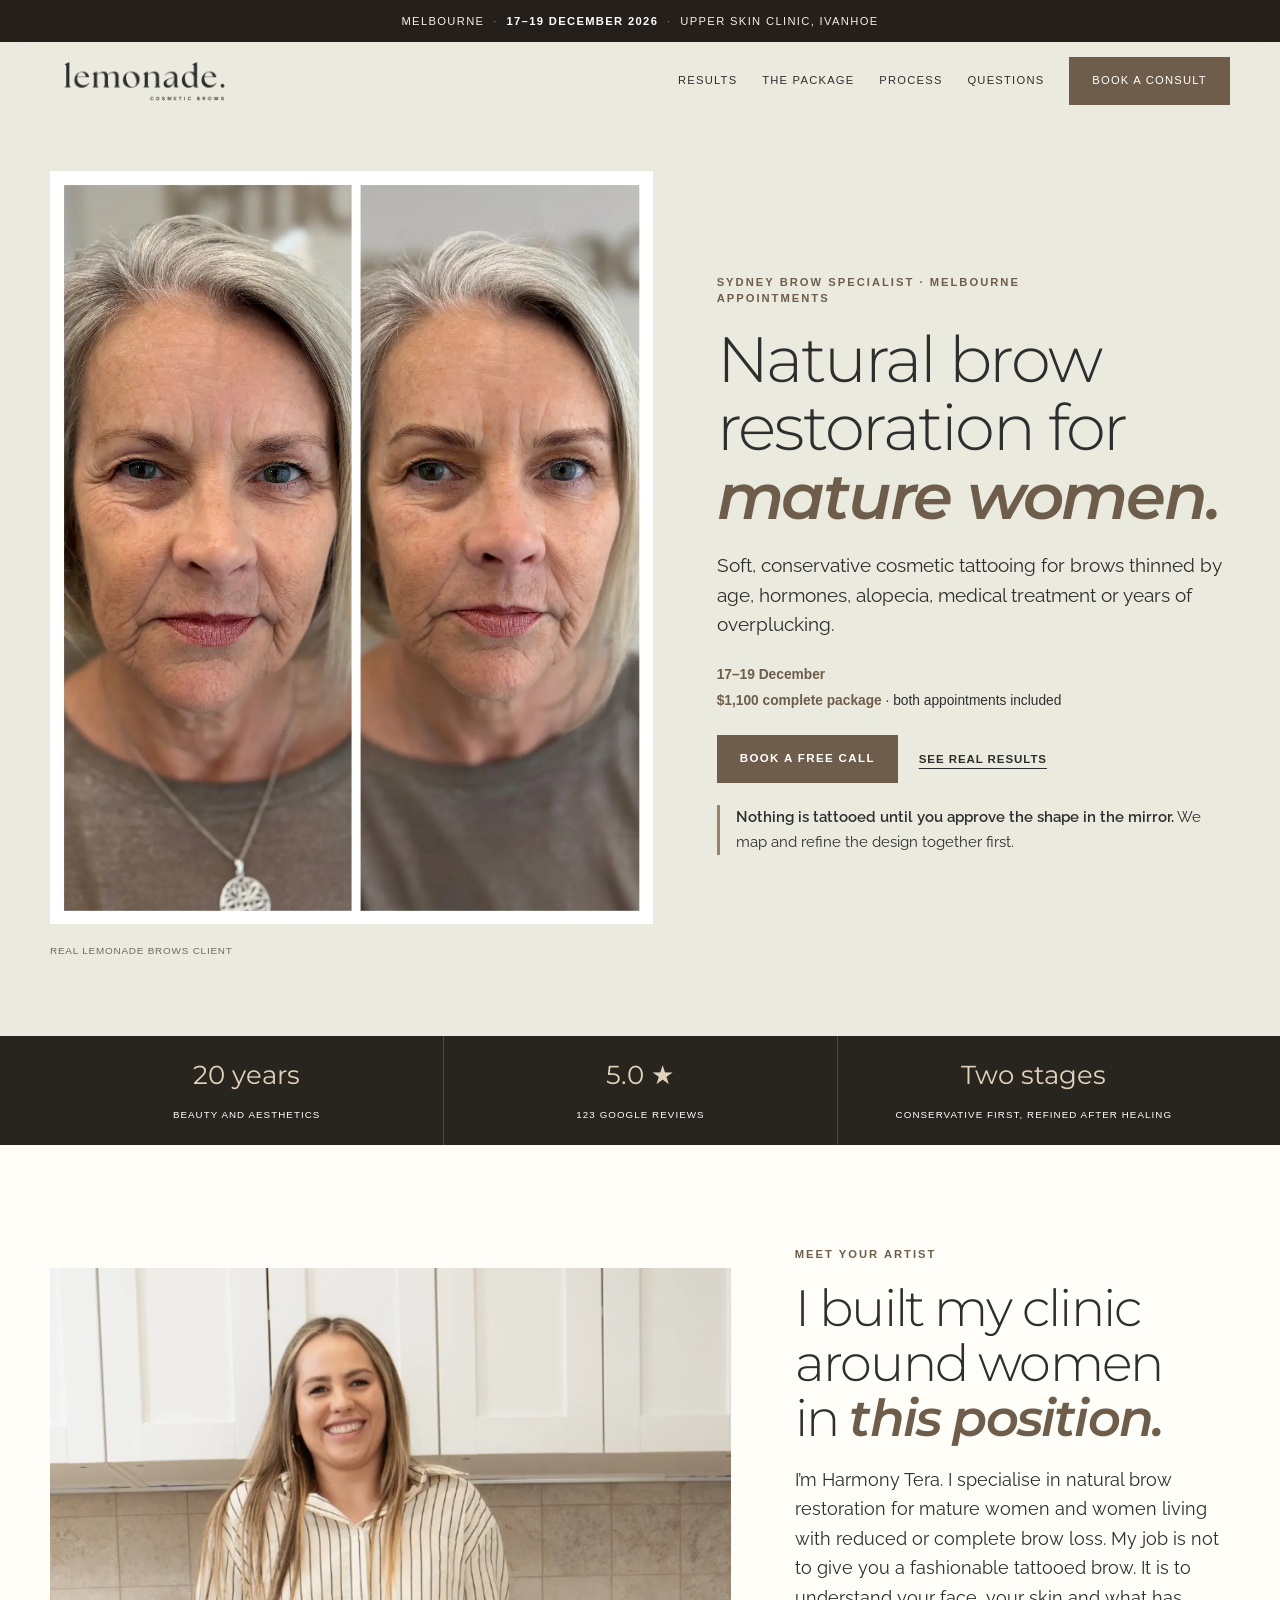
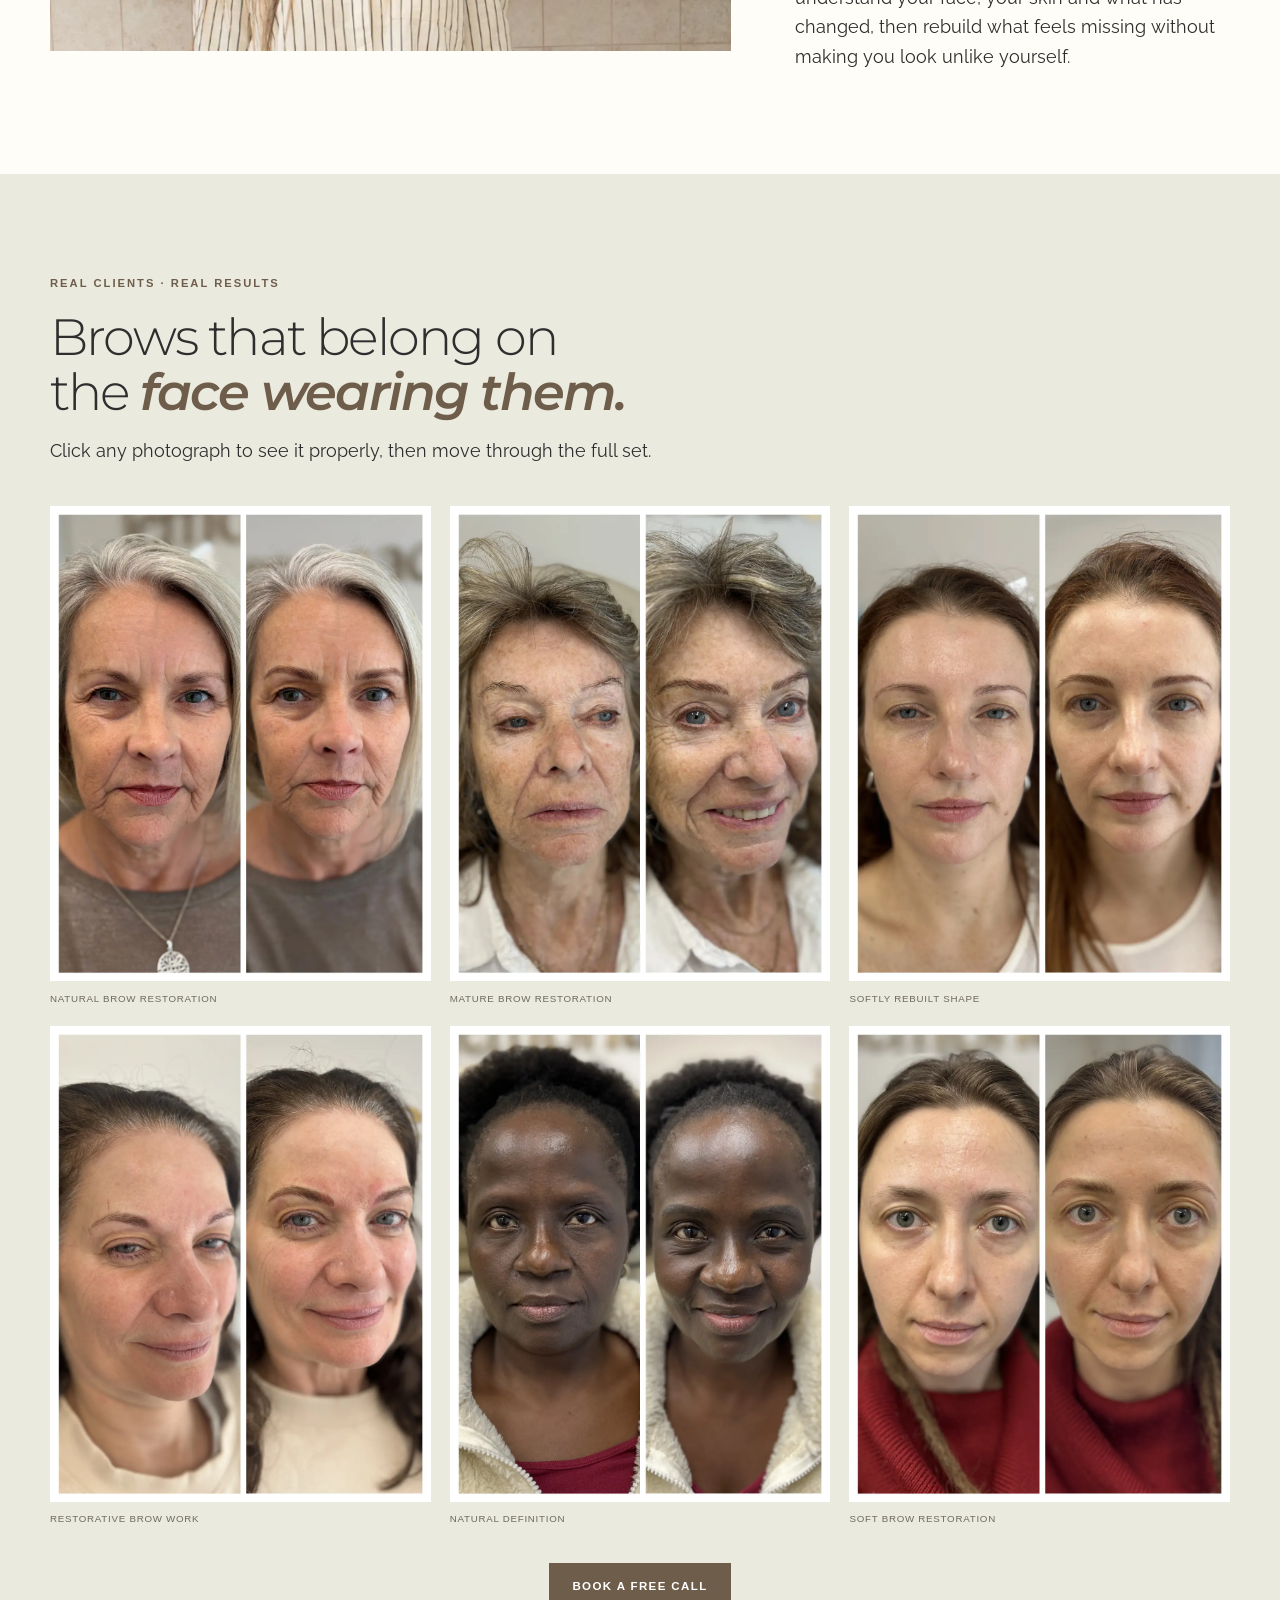
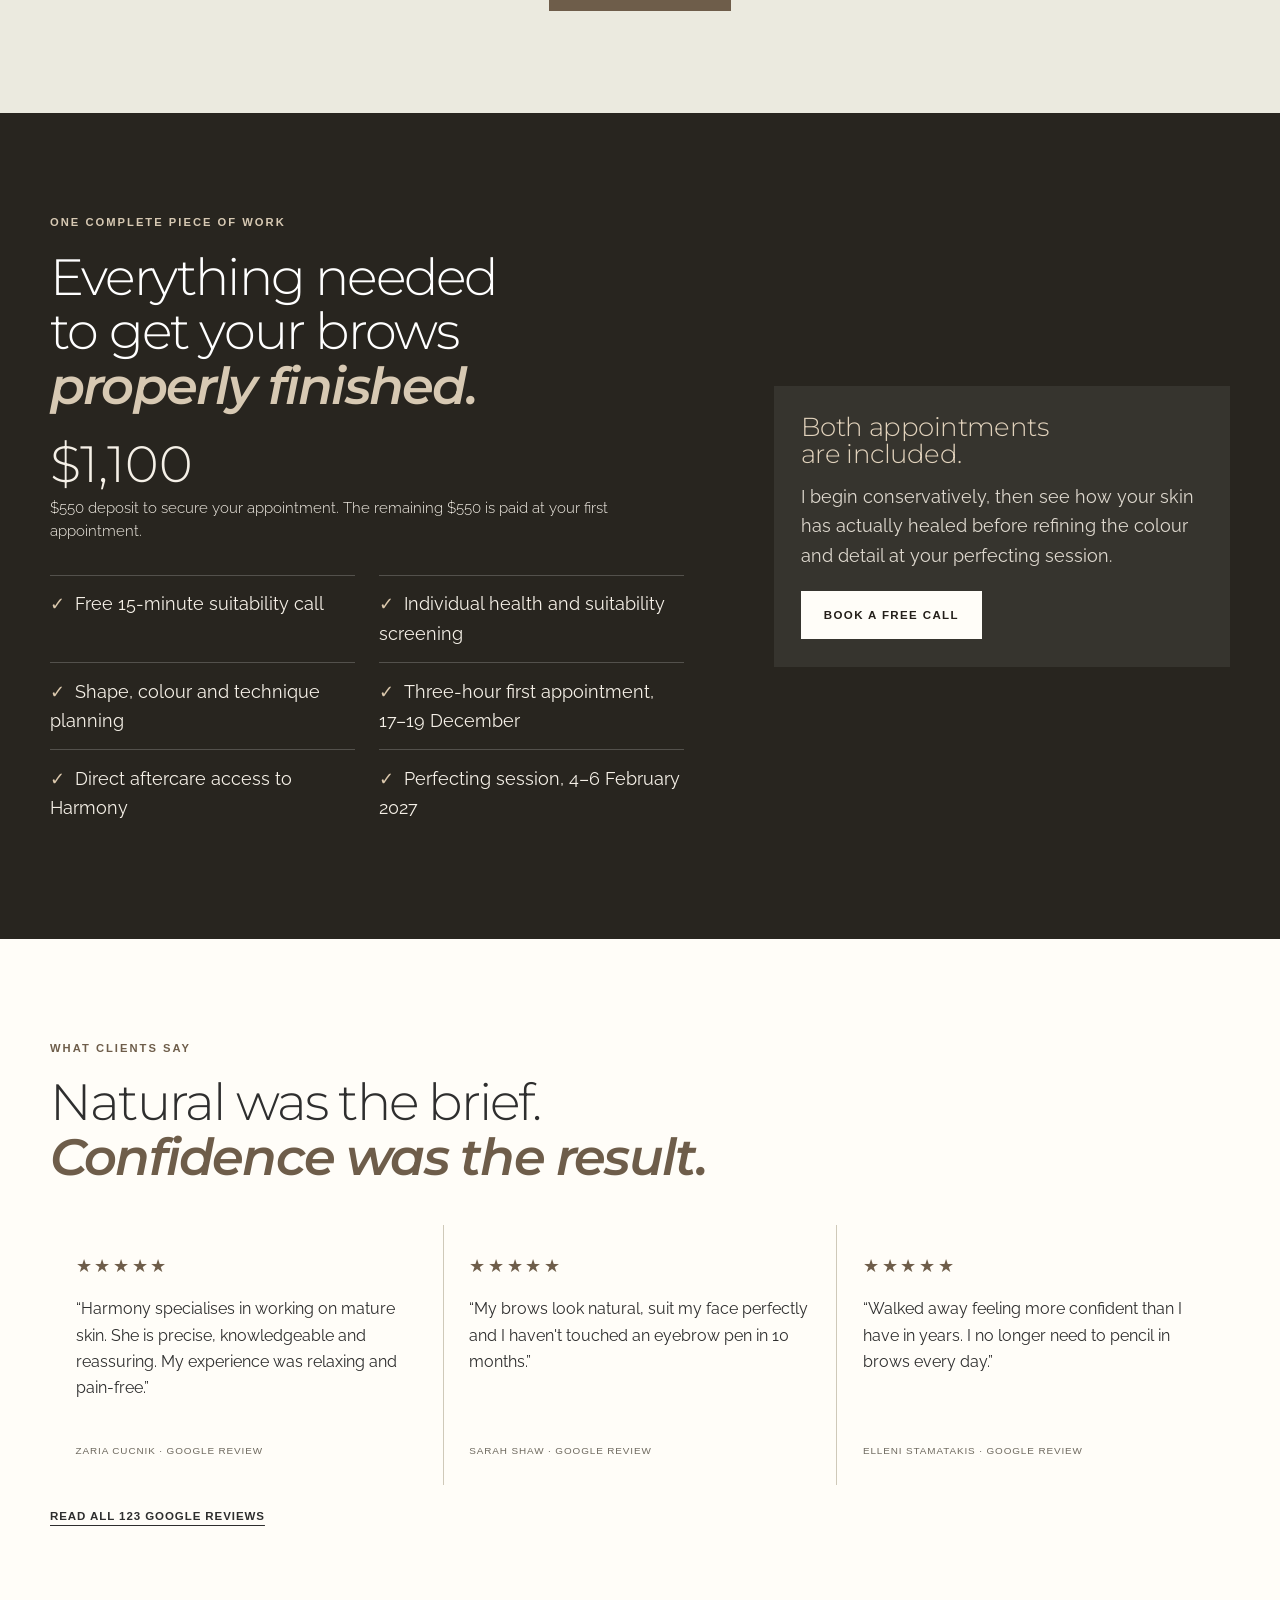
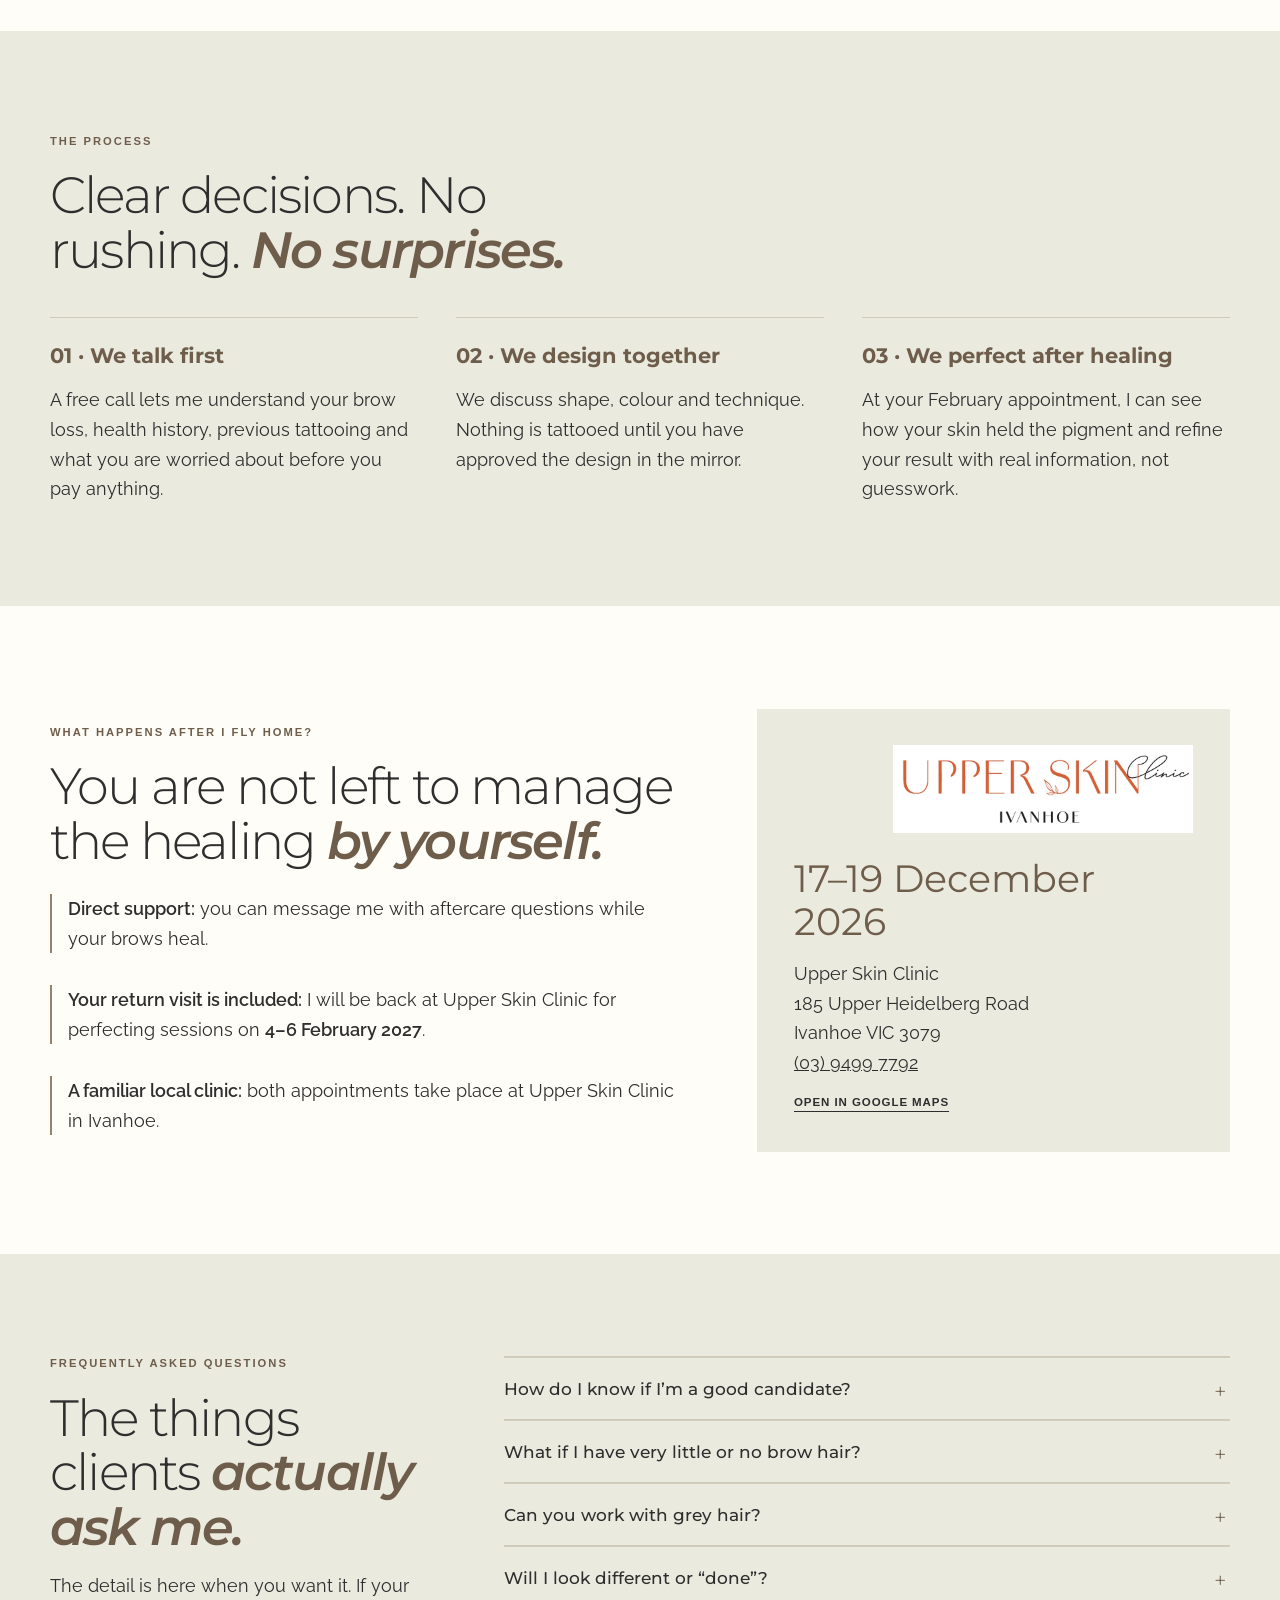
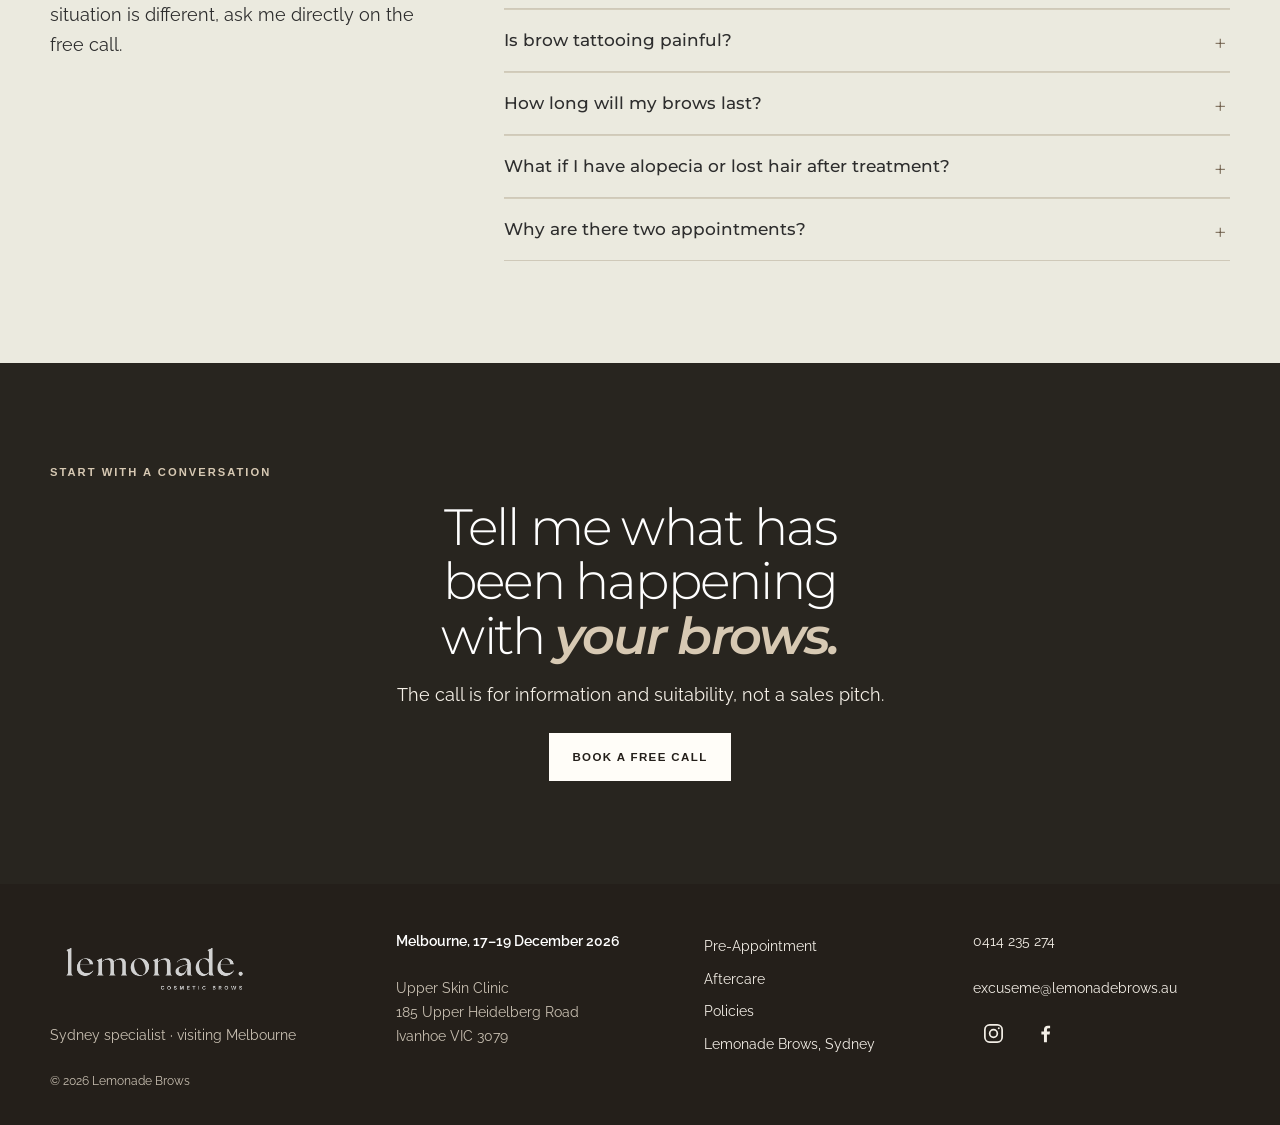
==== commit 83b04f9c: "Add Upper Skin Clinic phone link beneath Ivanhoe address" ====
--- a/index.html
+++ b/index.html
@@ -903,7 +903,7 @@
     <section class="lean-section lean-paper" id="lean-afterwards">
       <div class="wrap lean-support-grid">
         <div><p class="eyebrow">What happens after I fly home?</p><h2>You are not left to manage the healing <span class="emphasis">by yourself.</span></h2><div class="lean-support-points"><p><strong>Direct support:</strong> you can message me with aftercare questions while your brows heal.</p><p><strong>Your return visit is included:</strong> I will be back at Upper Skin Clinic for perfecting sessions on <strong>4–6 February 2027</strong>.</p><p><strong>A familiar local clinic:</strong> both appointments take place at Upper Skin Clinic in Ivanhoe.</p></div></div>
-        <aside class="lean-venue"><img src="images/brand/upper-skin-clinic-ivanhoe.webp" alt="Upper Skin Clinic Ivanhoe" width="900" height="262" loading="lazy"><p class="lean-date">17–19 December 2026</p><p>Upper Skin Clinic<br>185 Upper Heidelberg Road<br>Ivanhoe VIC 3079</p><a class="lean-text-link" href="https://maps.app.goo.gl/qqTAVeDYidyXZa8N6" target="_blank" rel="noopener">Open in Google Maps</a></aside>
+        <aside class="lean-venue"><img src="images/brand/upper-skin-clinic-ivanhoe.webp" alt="Upper Skin Clinic Ivanhoe" width="900" height="262" loading="lazy"><p class="lean-date">17–19 December 2026</p><p>Upper Skin Clinic<br>185 Upper Heidelberg Road<br>Ivanhoe VIC 3079<br><a href="tel:+61394997792">(03) 9499 7792</a></p><a class="lean-text-link" href="https://maps.app.goo.gl/qqTAVeDYidyXZa8N6" target="_blank" rel="noopener">Open in Google Maps</a></aside>
       </div>
     </section>
 
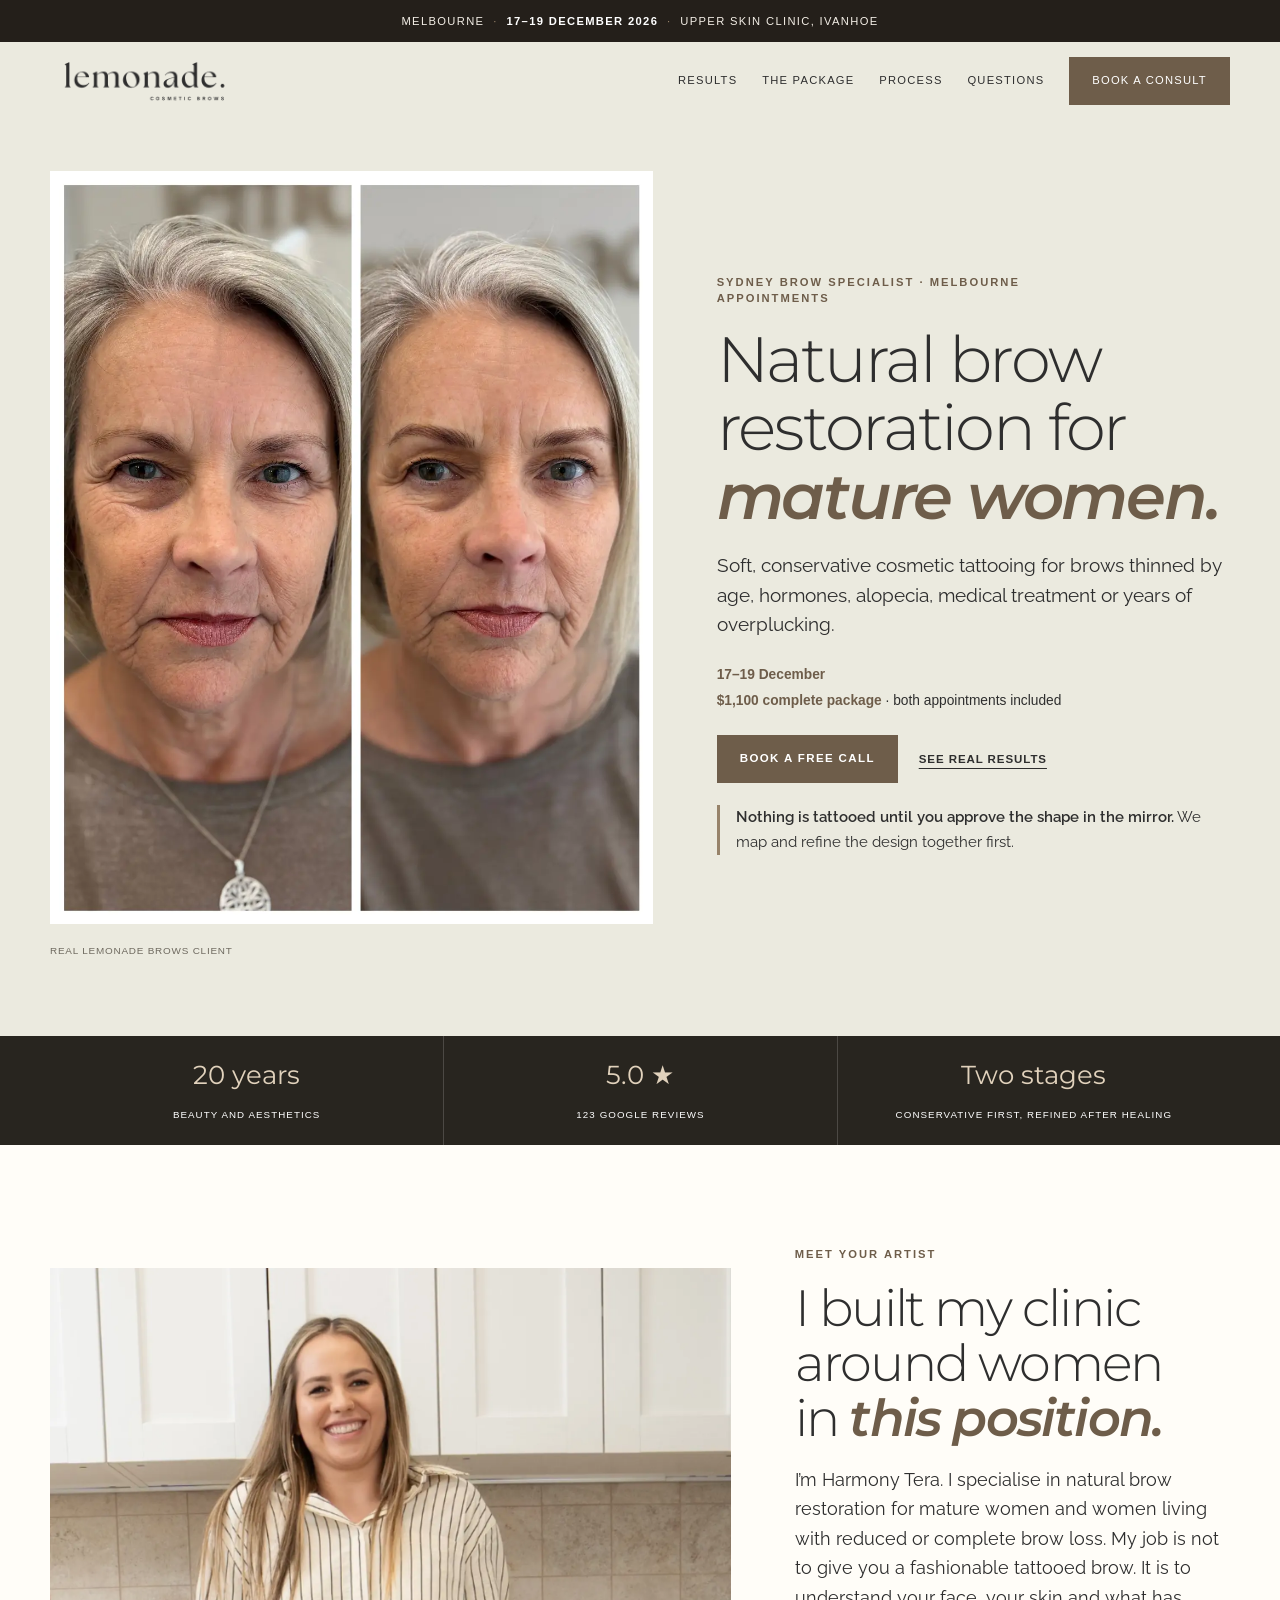
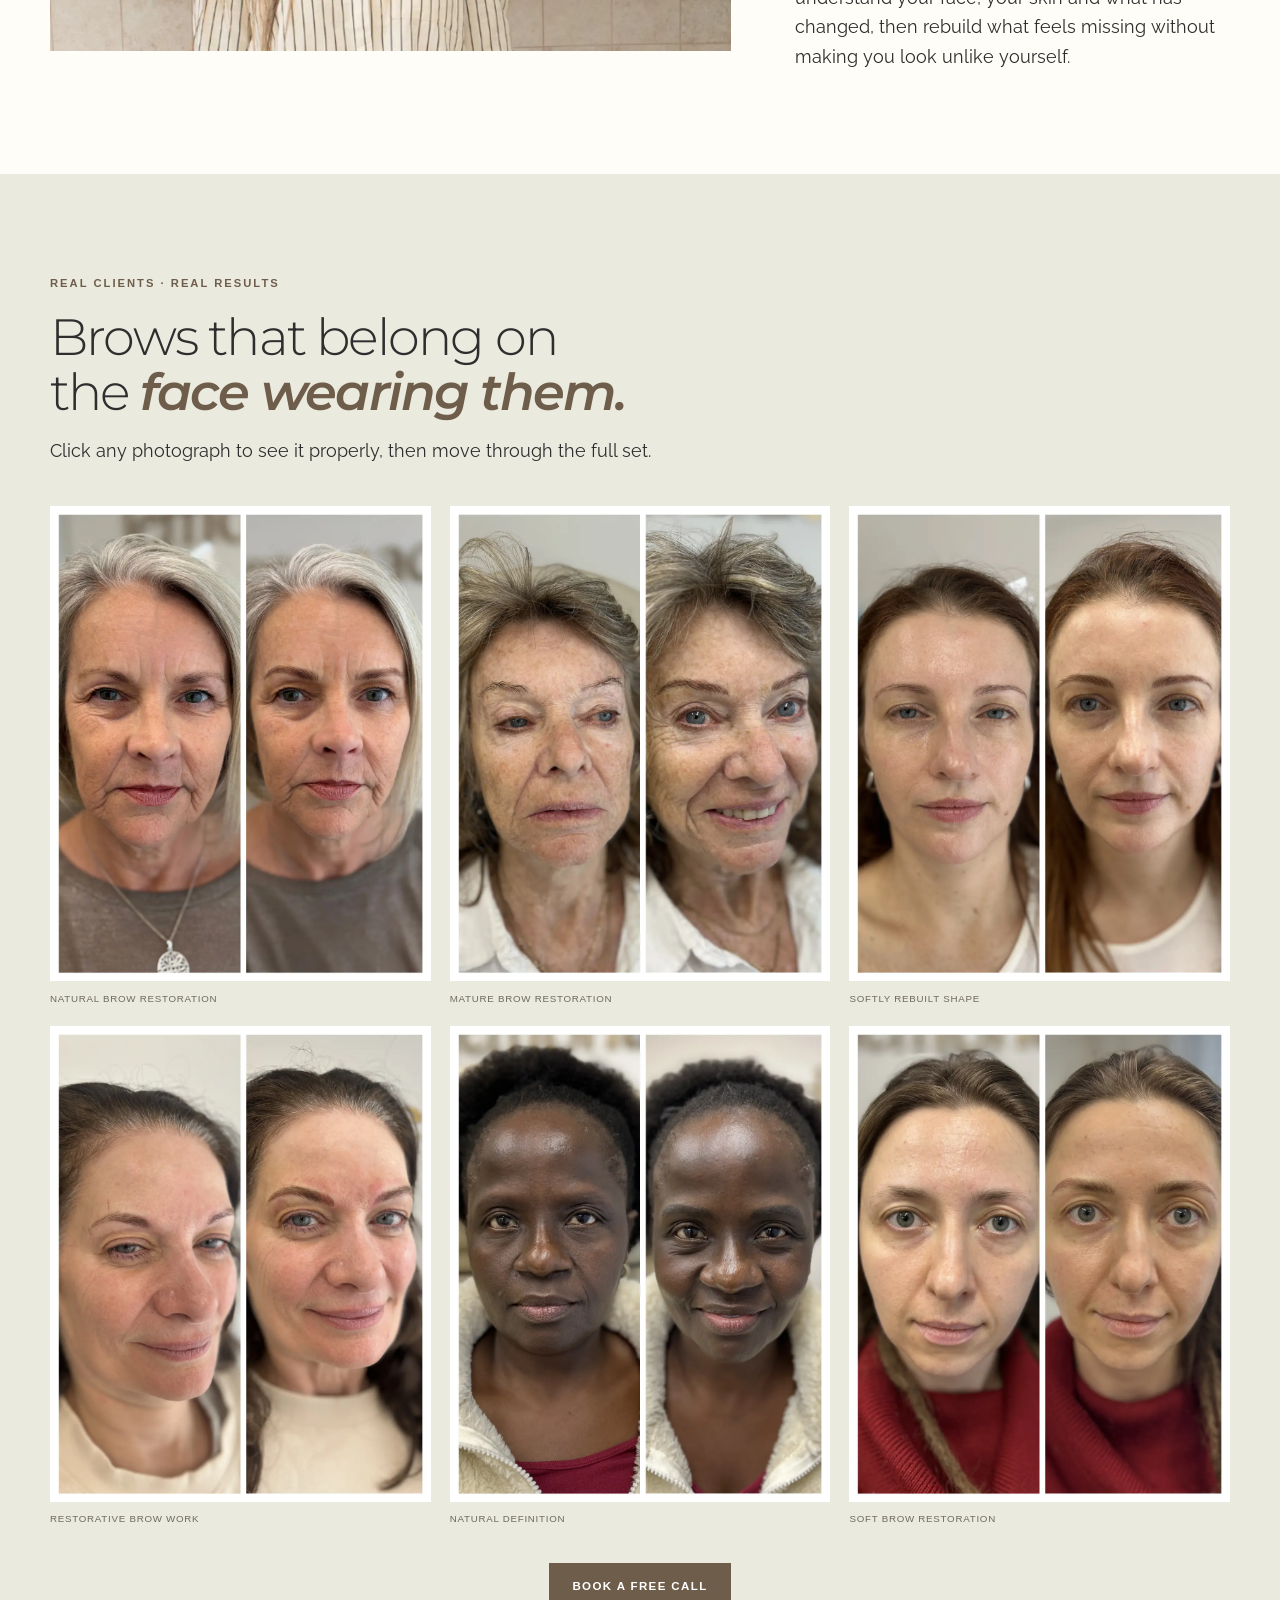
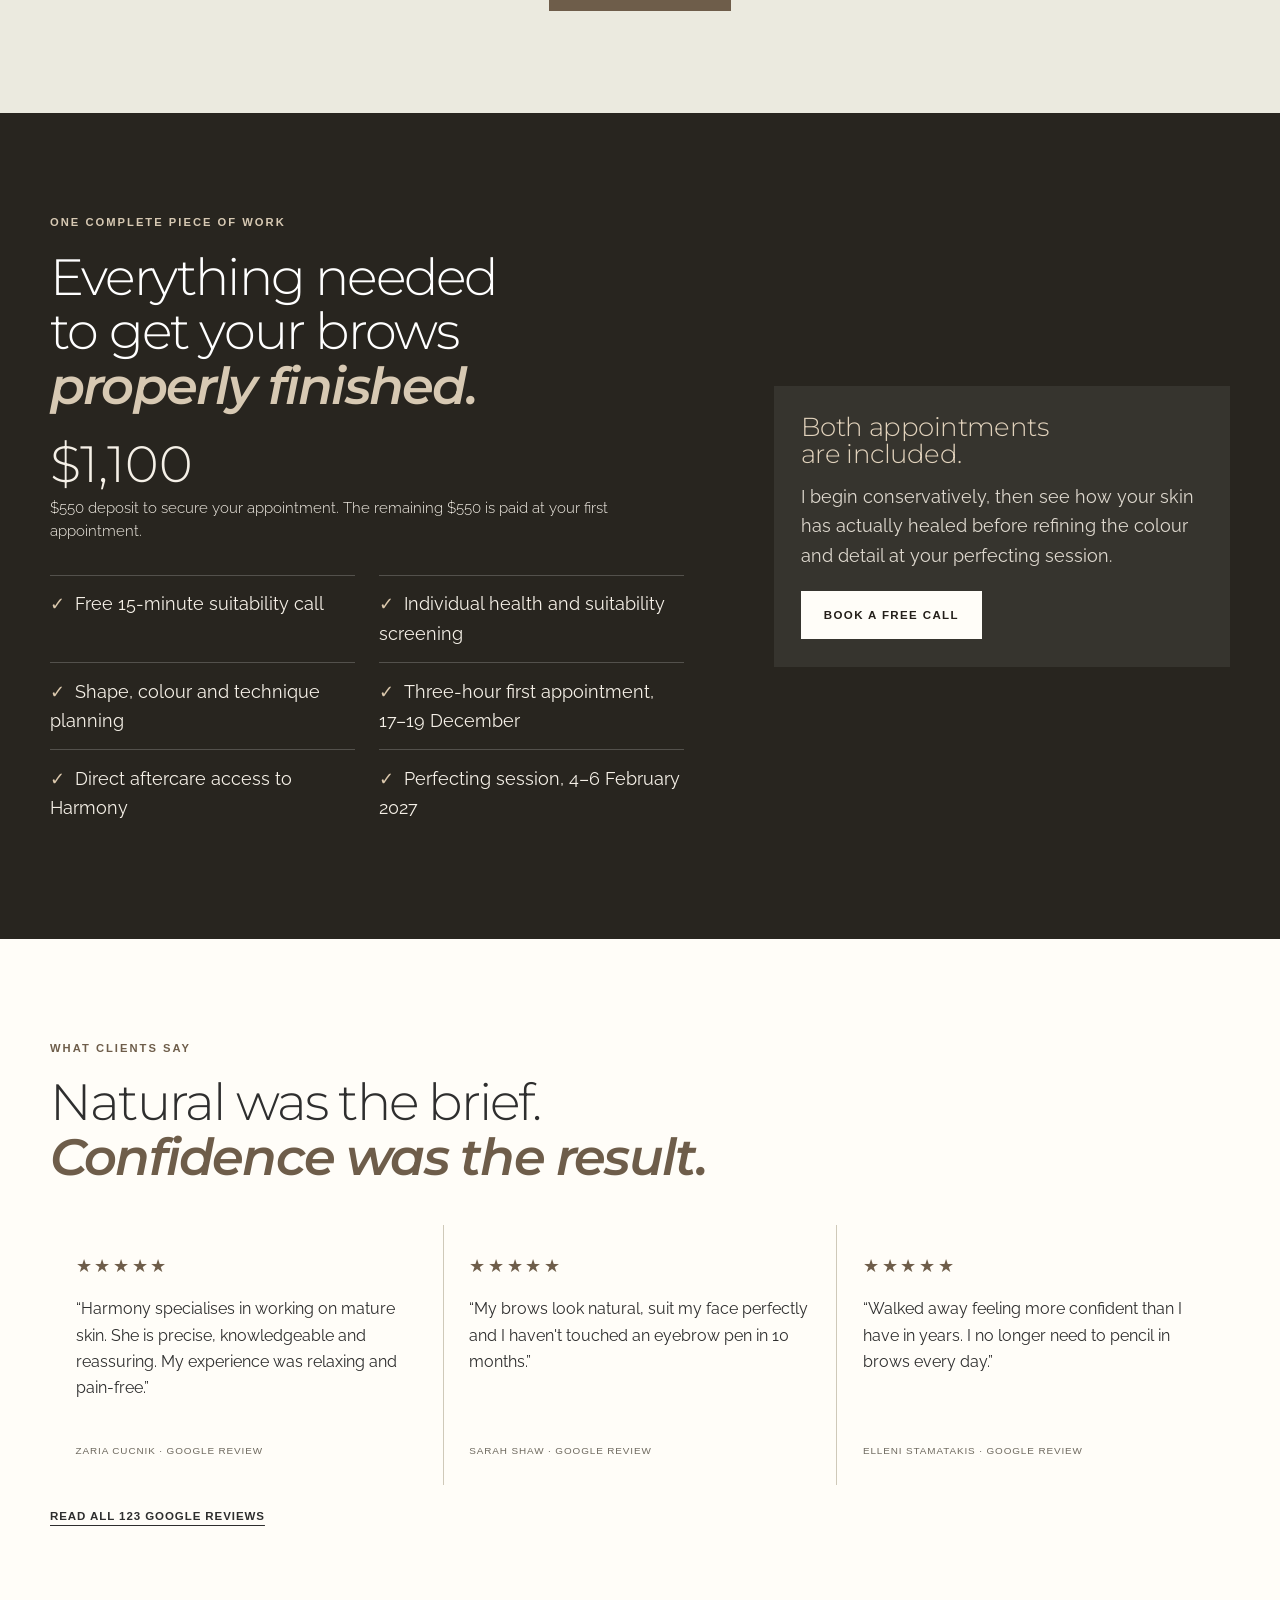
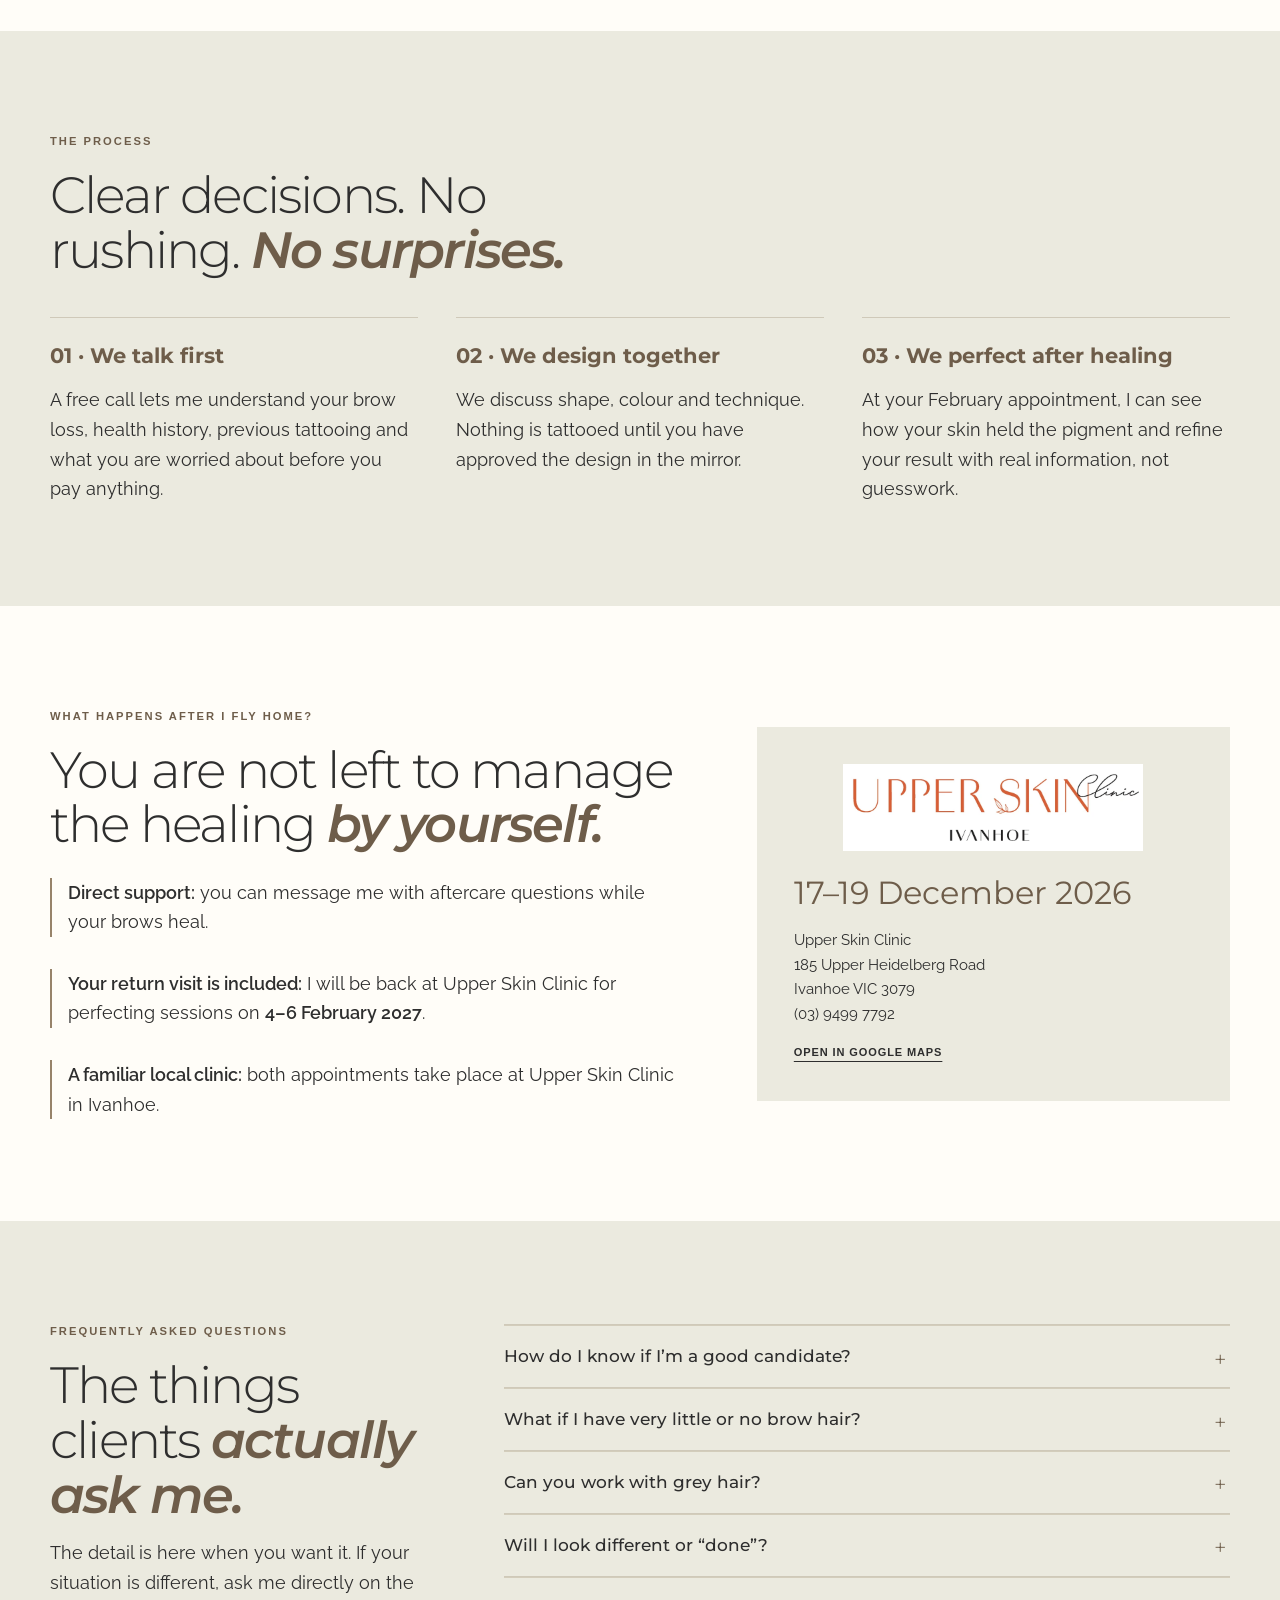
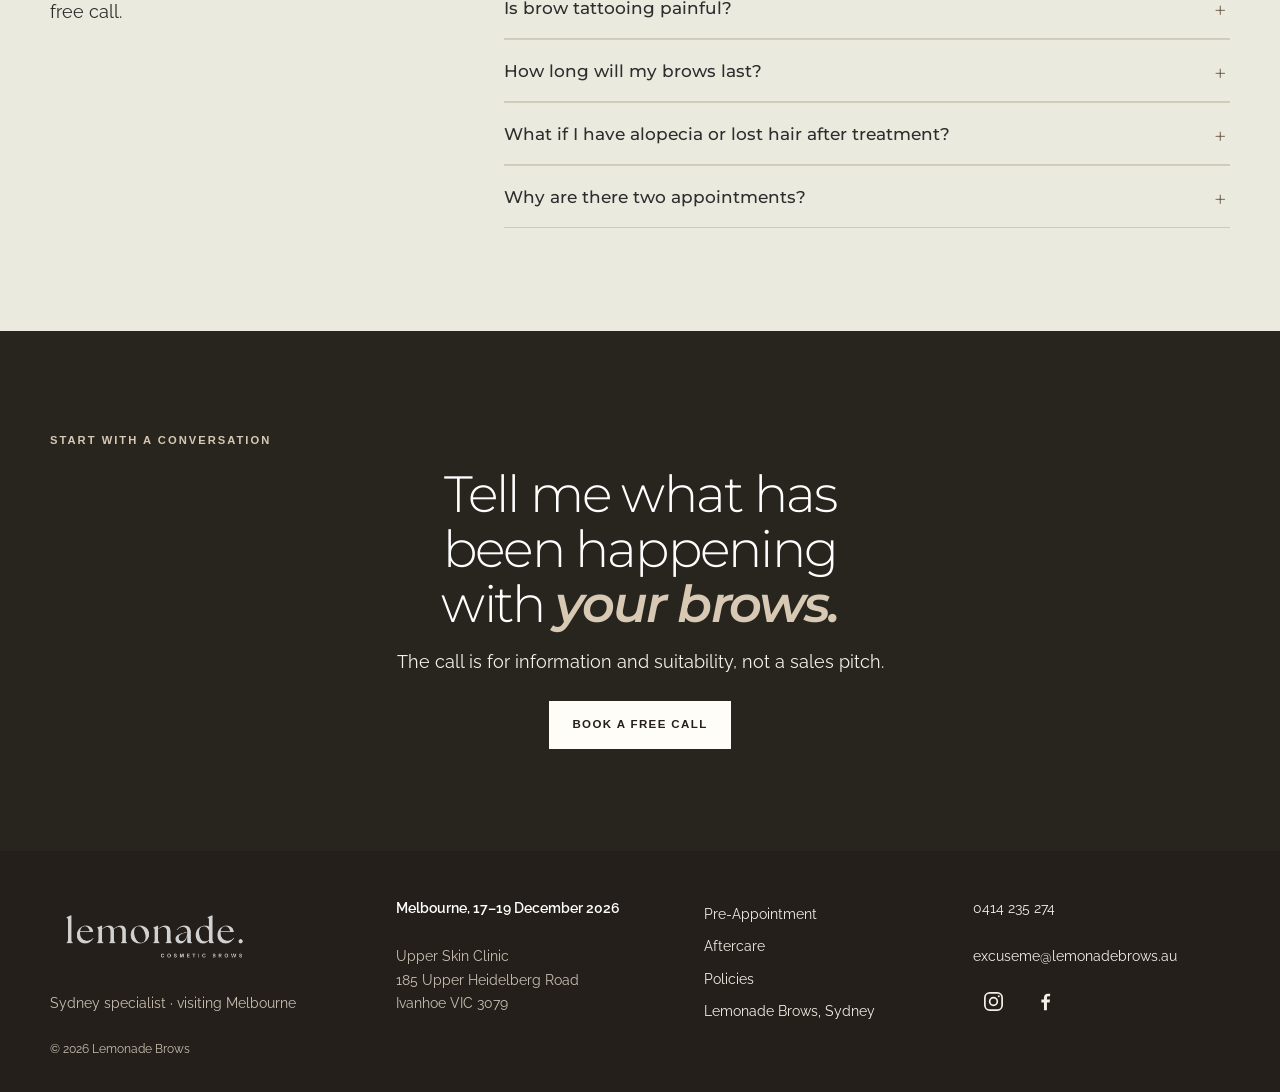
==== commit 2c6a8e87: "Add Google Ads tag and lead-form conversion with enhanced conversions Loads AW-17652700363 on every " ====
--- a/index.html
+++ b/index.html
@@ -769,6 +769,7 @@
     function gtag(){dataLayer.push(arguments);}
     gtag('js', new Date());
     gtag('config', 'G-Y5MG107RR9');
+    gtag('config', 'AW-17652700363');
   </script>
   <script type="text/javascript">
     (function(c,l,a,r,i,t,y){
--- a/lean.css
+++ b/lean.css
@@ -82,10 +82,12 @@
 .lean-support-grid { display: grid; grid-template-columns: minmax(0, 1fr) minmax(300px, .75fr); align-items: center; gap: clamp(2.5rem, 6vw, 6rem); }
 .lean-support-points { display: grid; gap: 1rem; margin-top: 1.6rem; }
 .lean-support-points p { padding-left: 1rem; border-left: 2px solid var(--primary); }
-.lean-venue { padding: clamp(1.5rem, 3vw, 2.3rem); background: var(--background); }
-.lean-venue img { width: min(300px, 85%); margin: 0 0 1.5rem auto; }
-.lean-date { margin-bottom: .8rem; color: var(--primary-ink); font-family: var(--heading); font-size: clamp(1.6rem, 3vw, 2.35rem); line-height: 1.15; }
-.lean-venue .lean-text-link { display: inline-block; margin-top: 1rem; }
+.lean-venue { container-type: inline-size; padding: clamp(1.5rem, 3vw, 2.3rem); background: var(--background); }
+.lean-venue img { width: min(300px, 85%); display: block; margin: 0 auto 1.5rem; }
+.lean-venue p:not(.lean-date) { font-size: .94rem; }
+.lean-venue a[href^="tel:"] { color: inherit; text-decoration: none; }
+.lean-venue .lean-date { white-space: nowrap; margin-bottom: .8rem; color: var(--primary-ink); font-family: var(--heading); font-size: min(2rem, 8cqi); line-height: 1.15; }
+.lean-venue .lean-text-link { font-size: .69rem; display: inline-block; margin-top: 1rem; }
 
 .lean-faq-grid { display: grid; grid-template-columns: minmax(230px, .52fr) minmax(0, 1fr); gap: clamp(2rem, 6vw, 6rem); }
 .lean-faq-list { border-top: 1px solid var(--lean-rule); }
@@ -148,7 +150,6 @@
   .lean-trust-grid span { display: block; margin-top: .18rem; font-size: clamp(.44rem, 1.75vw, .55rem); line-height: 1.35; letter-spacing: .07em; }
   .lean-package-list { grid-template-columns: 1fr; }
   .lean-process-grid { grid-template-columns: 1fr; gap: 1rem; }
-  .lean-venue img { margin-left: 0; }
   .lean-lightbox { grid-template-columns: 42px minmax(0, 1fr) 42px; padding-inline: .3rem; }
   .lean-lightbox-cta { bottom: .75rem; }
 }
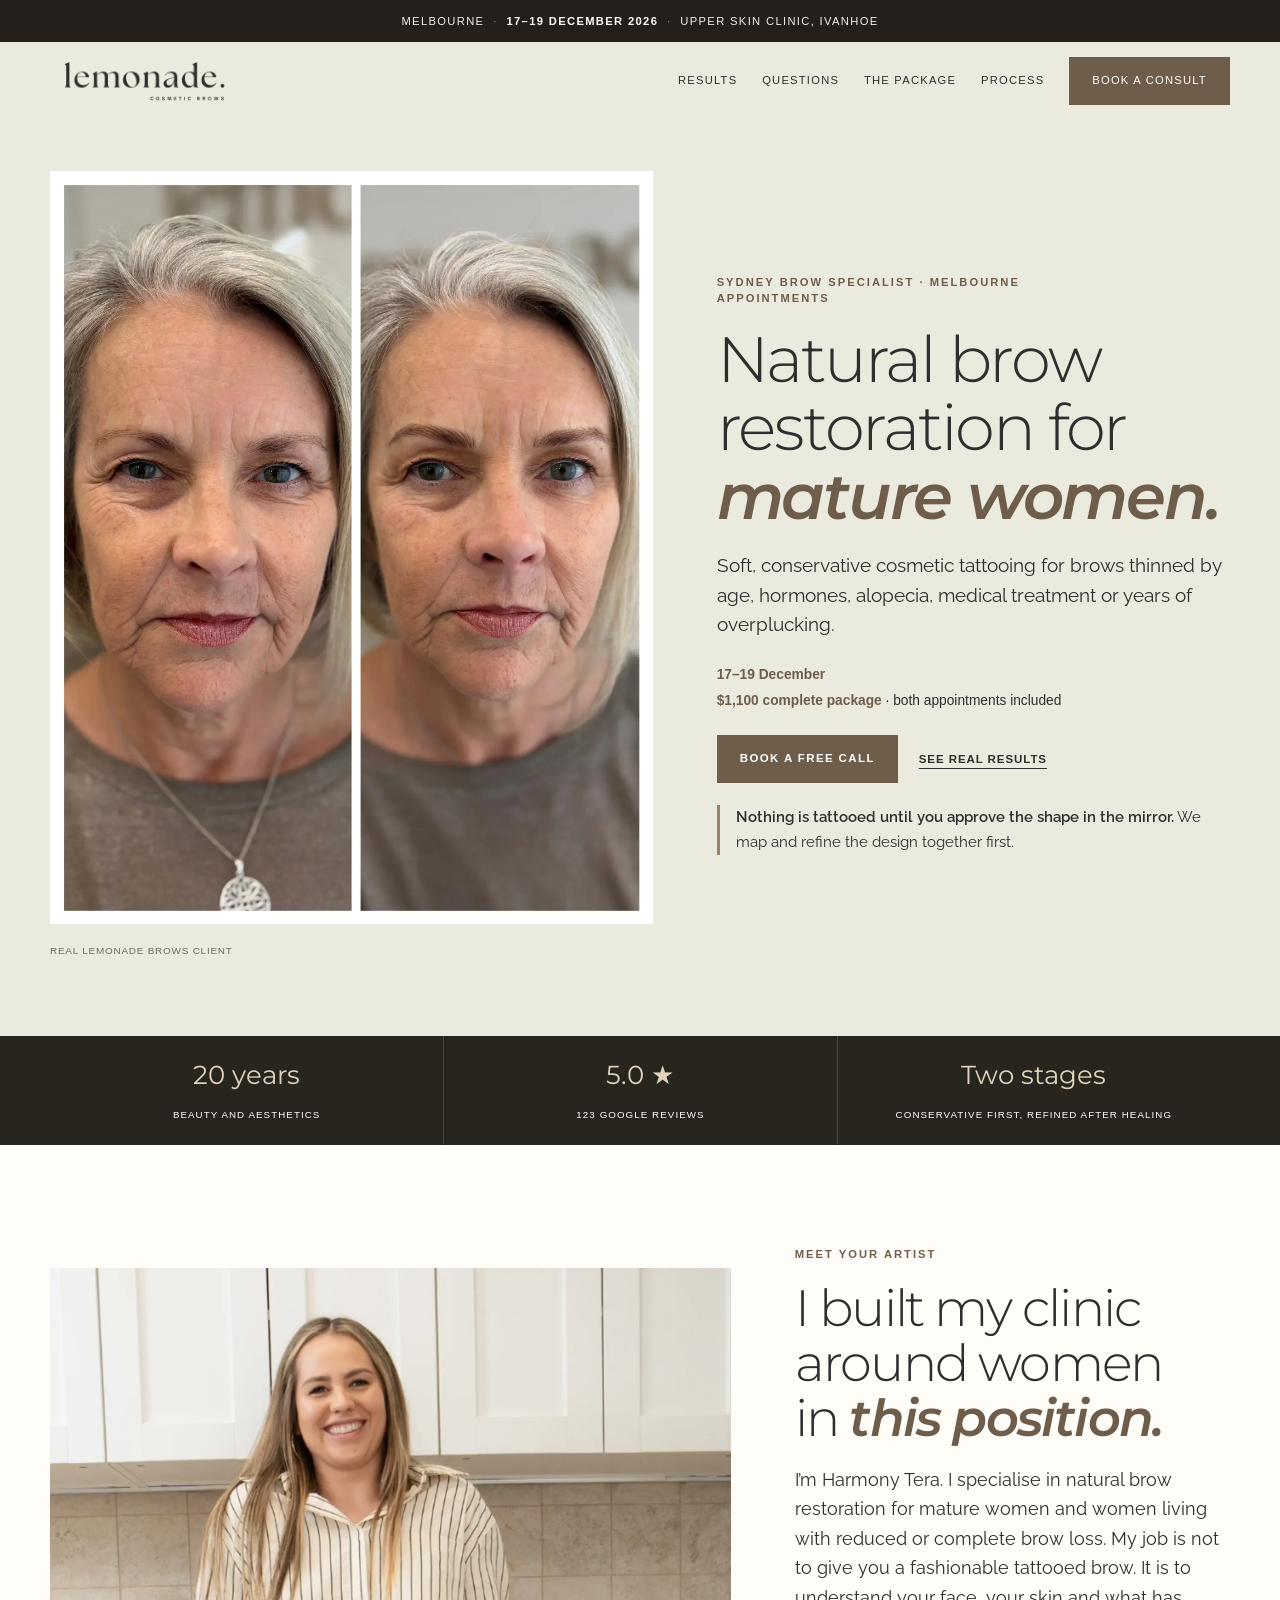
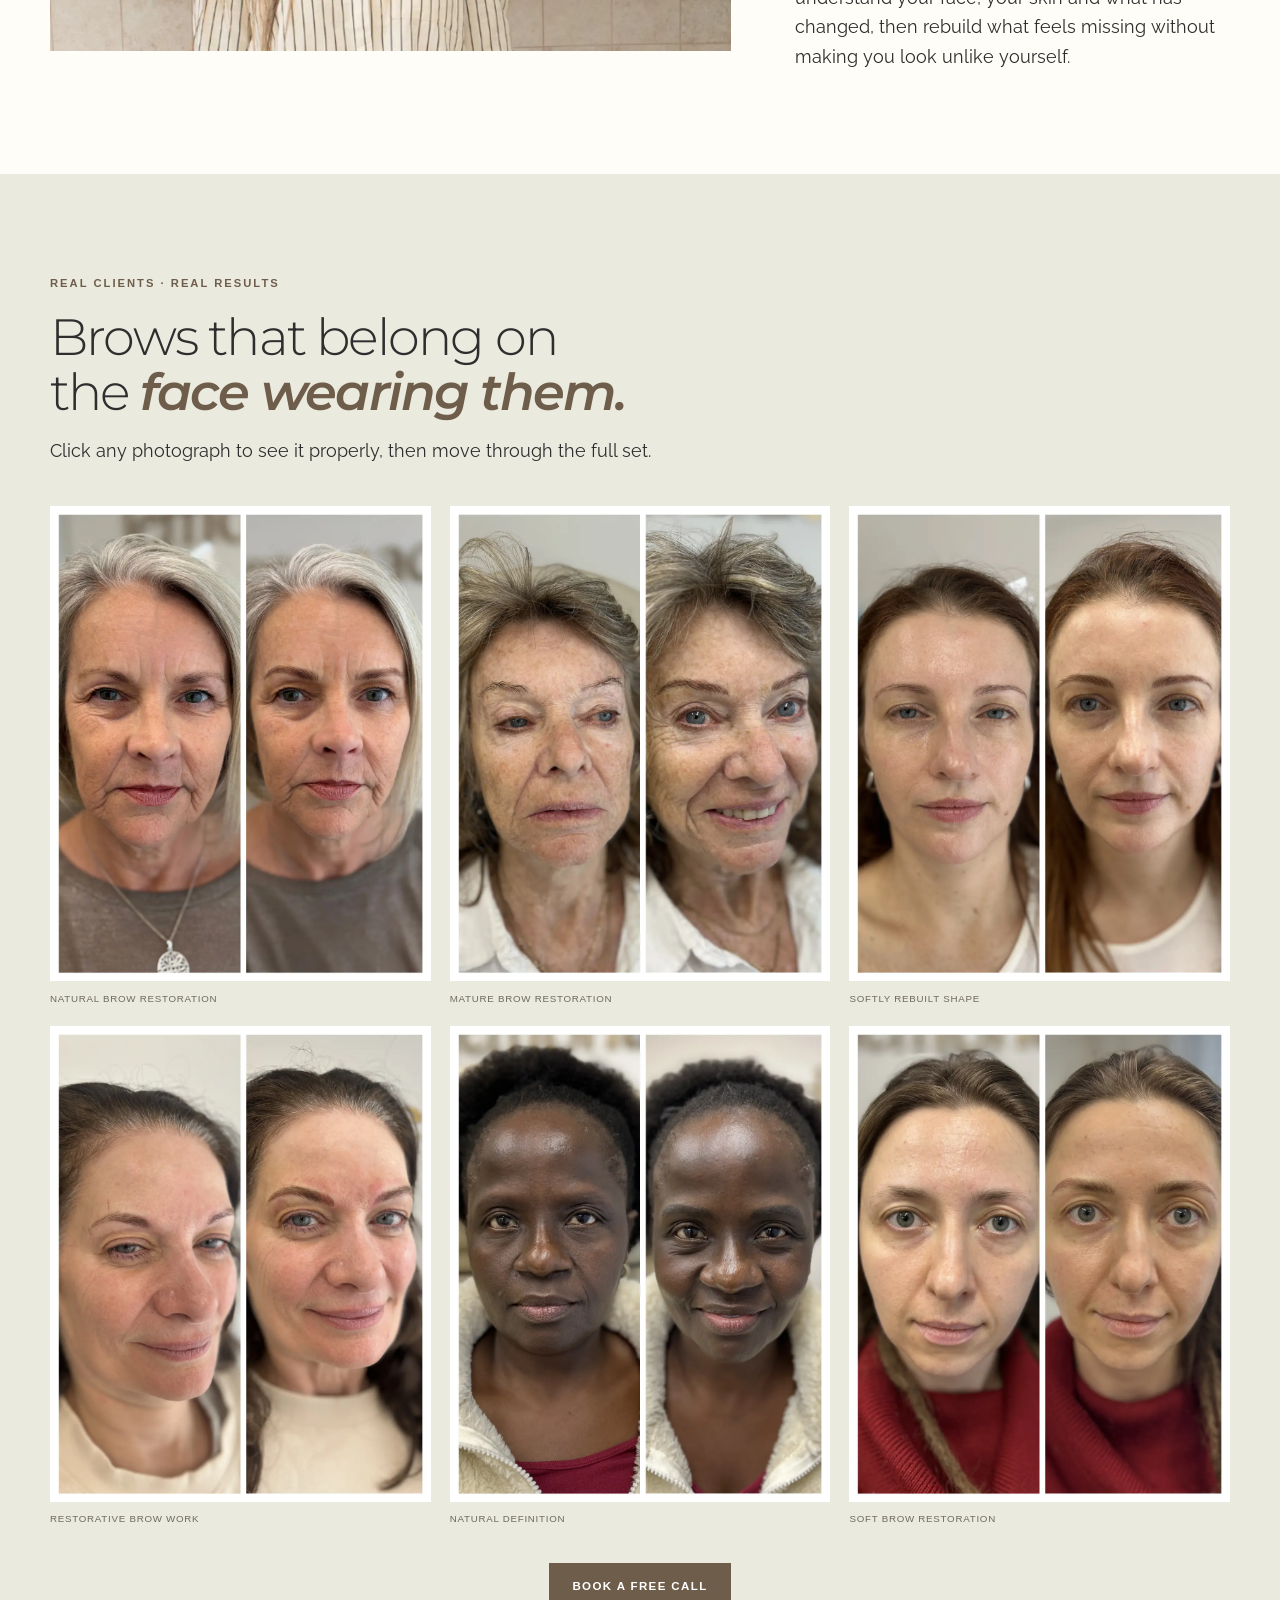
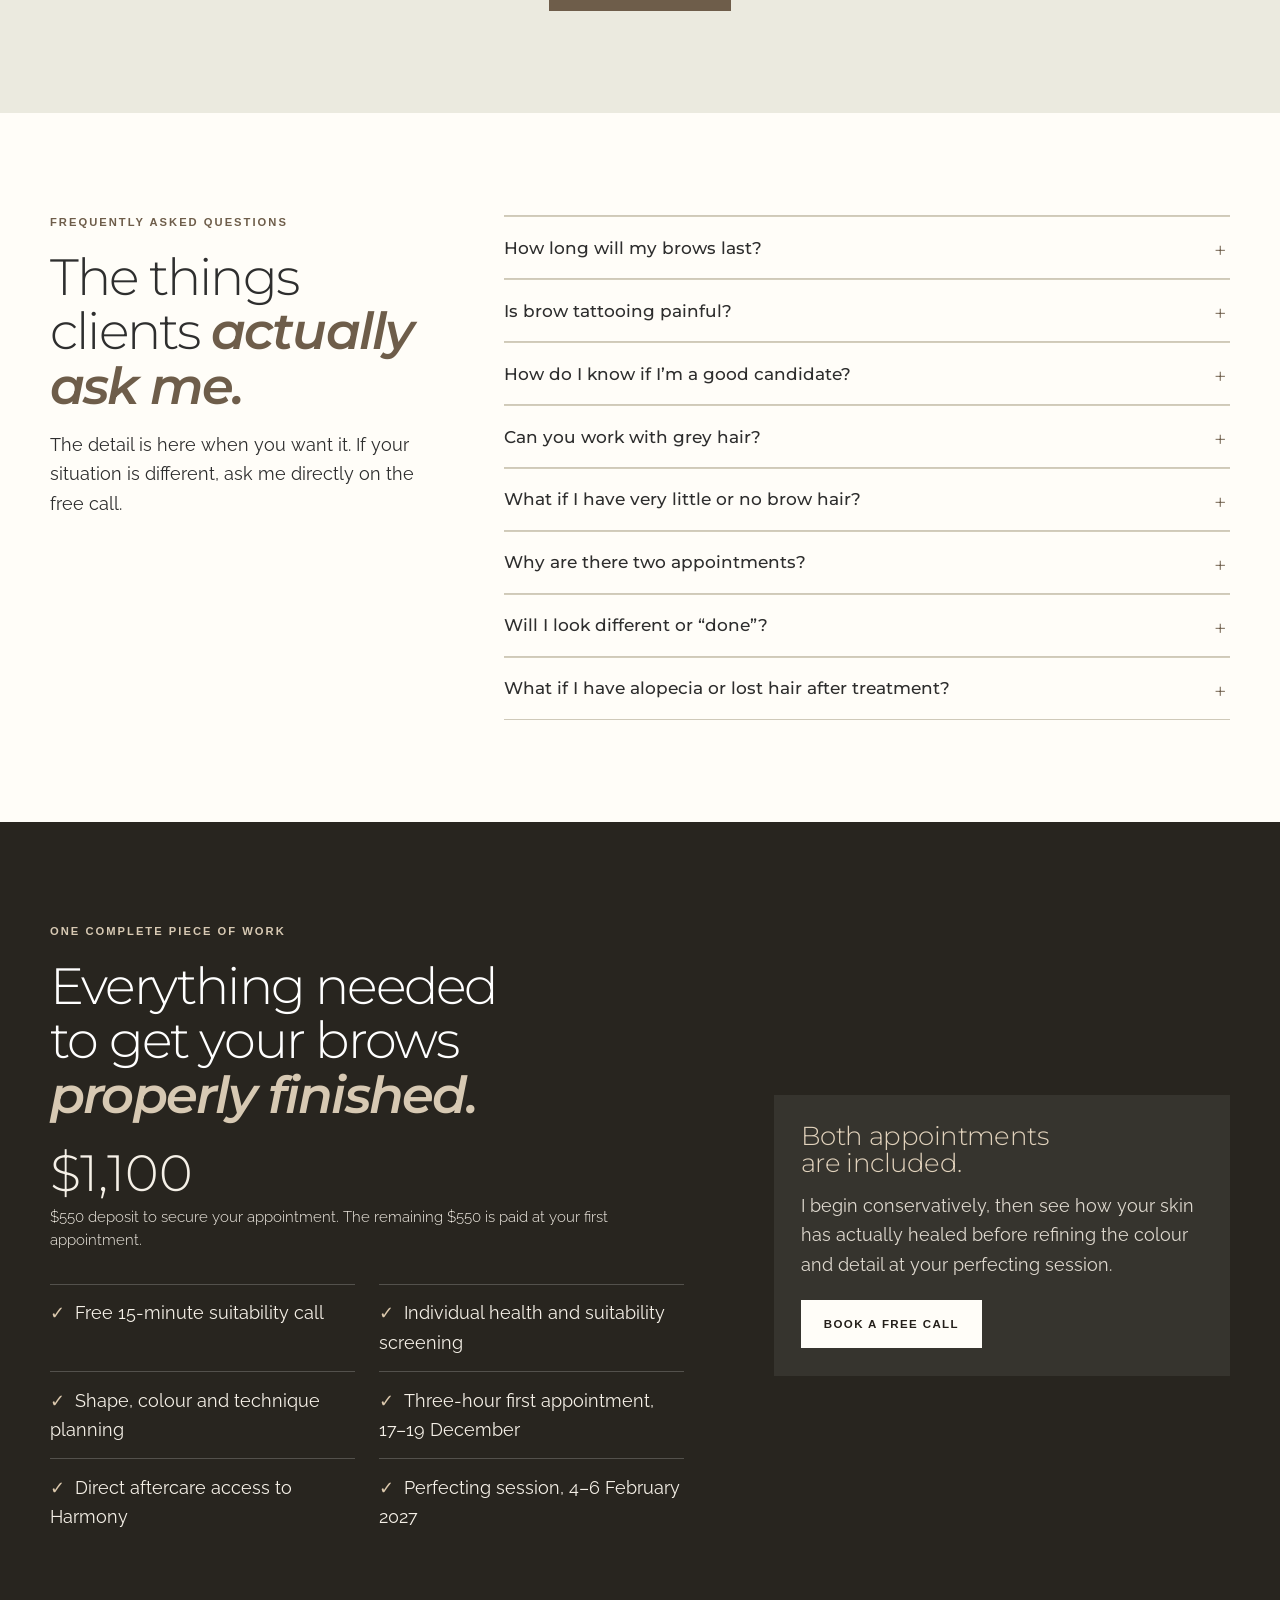
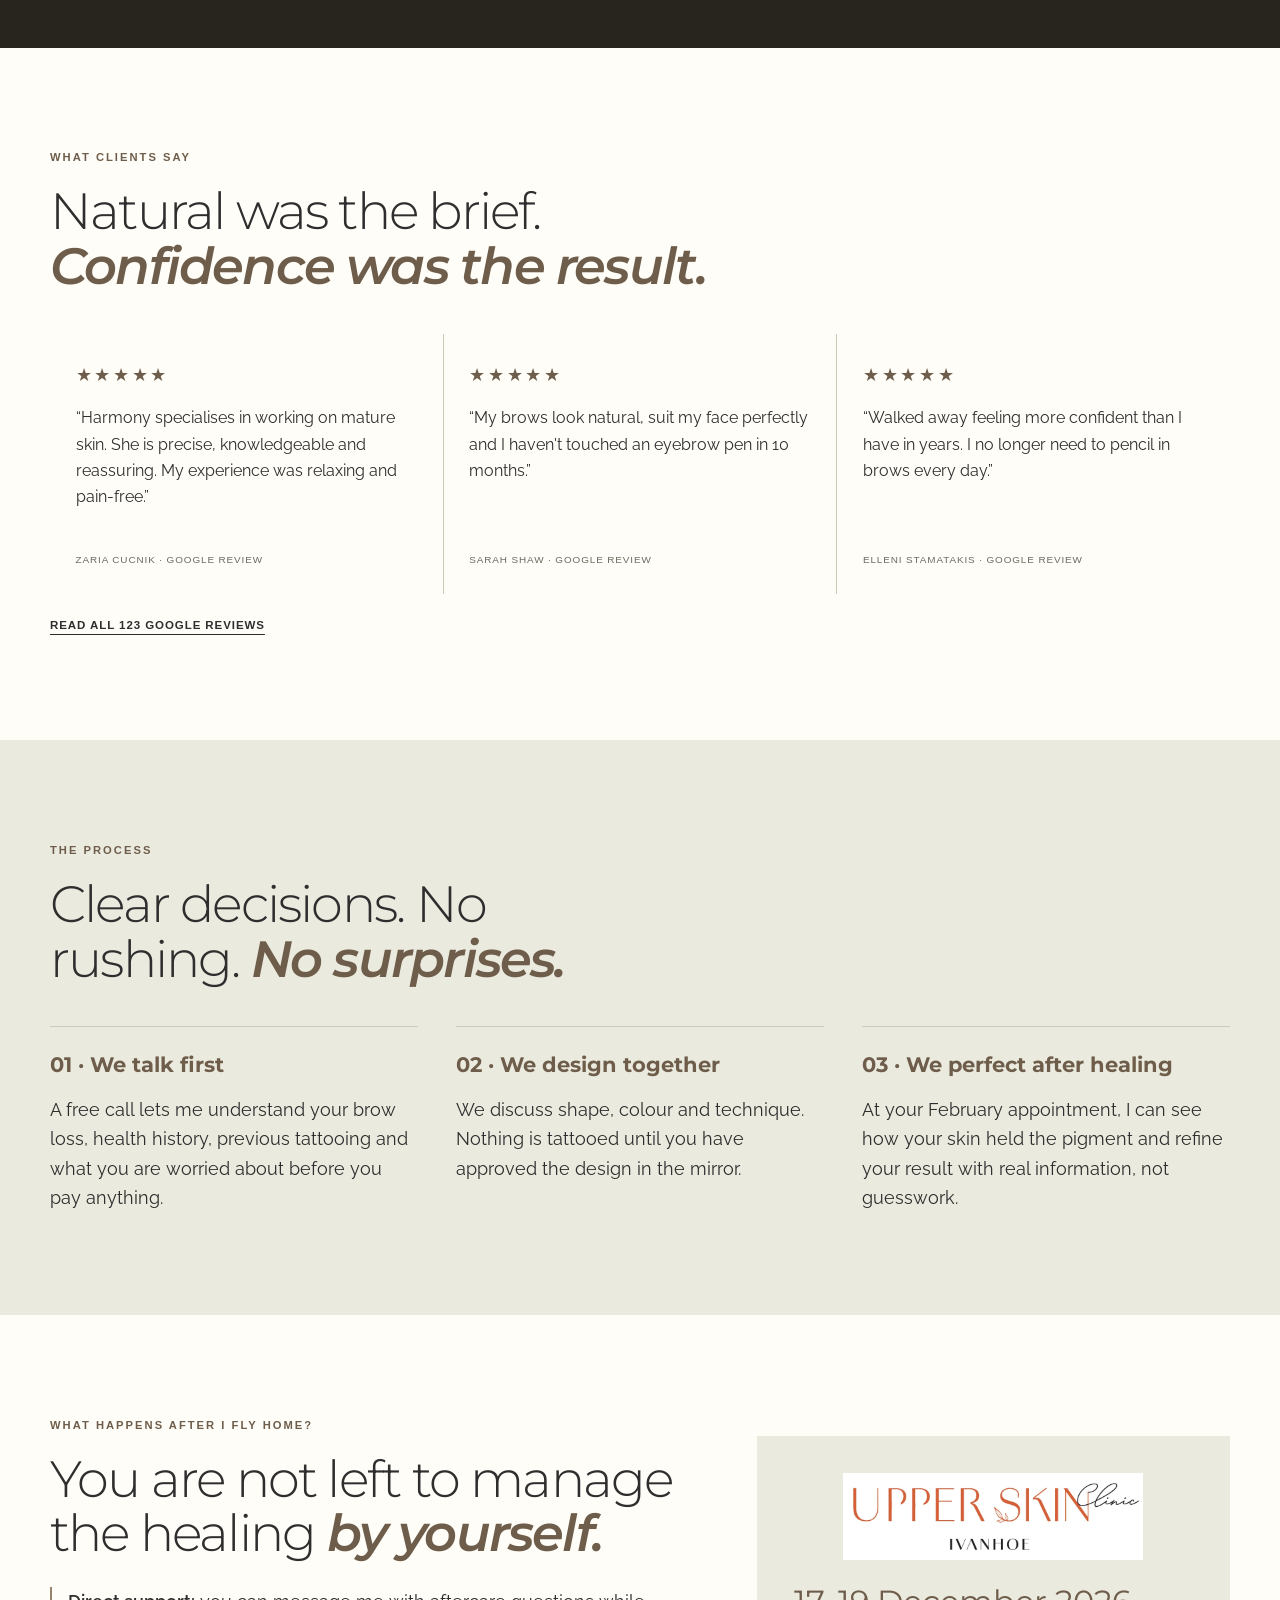
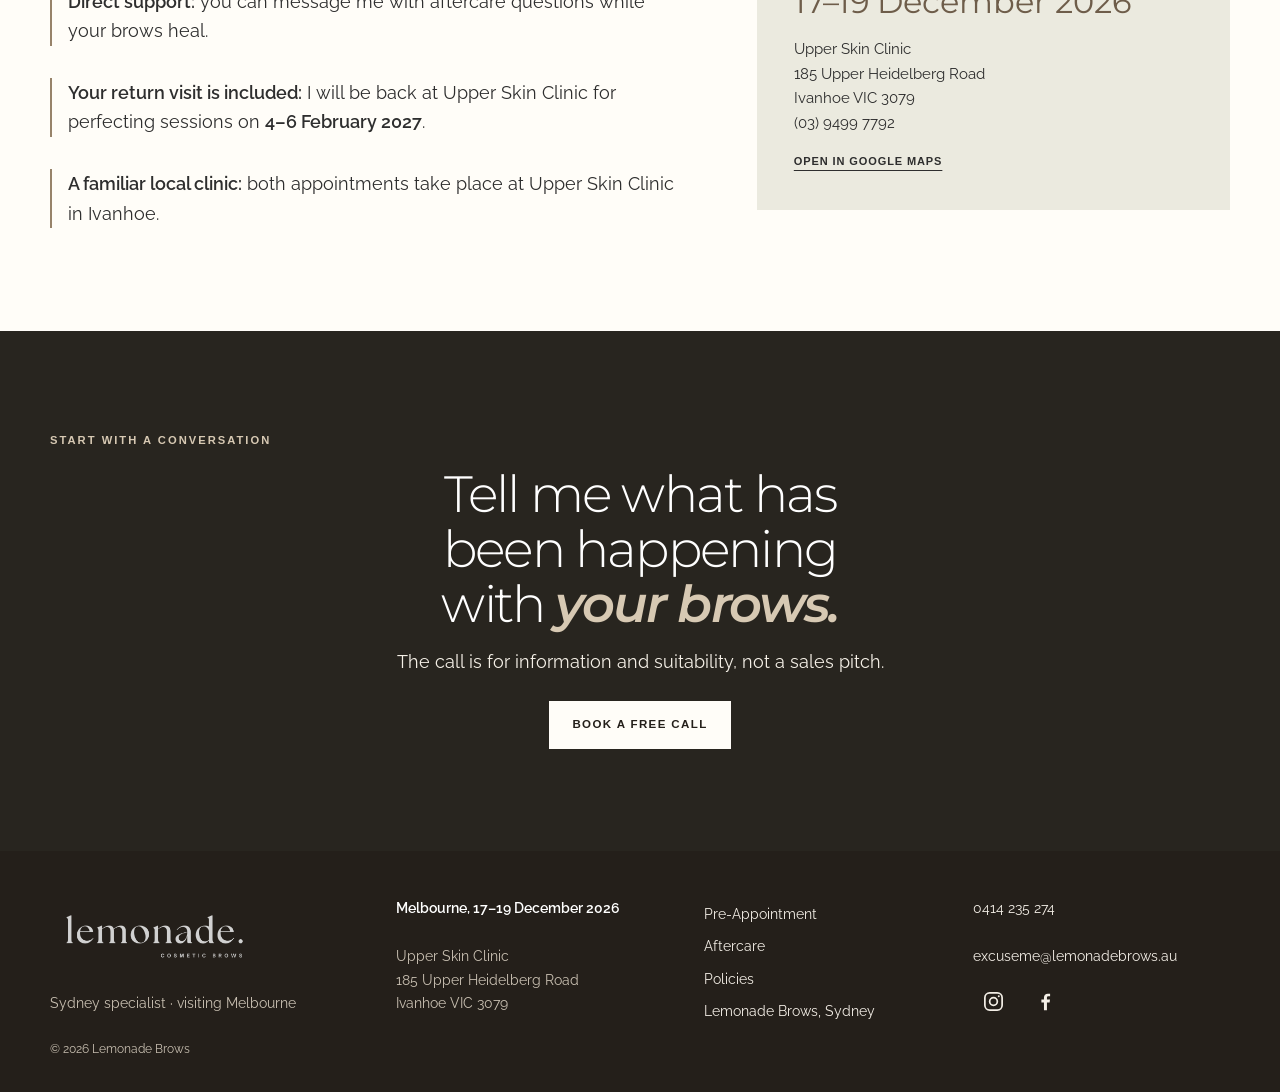
==== commit e576a7f0: "Move questions up under the results gallery, most-asked first Clarity shows visitors mostly see the " ====
--- a/index.html
+++ b/index.html
@@ -811,9 +811,9 @@
       </button>
       <nav class="nav" id="site-navigation" aria-label="Page navigation">
         <a href="#lean-results">Results</a>
+        <a href="#lean-questions">Questions</a>
         <a href="#lean-package">The package</a>
         <a href="#lean-process">Process</a>
-        <a href="#lean-questions">Questions</a>
         <a class="button" href="/consultation">Book a consult</a>
       </nav>
     </div>
@@ -875,6 +875,22 @@
       </div>
     </section>
 
+    <section class="lean-section lean-paper" id="lean-questions">
+      <div class="wrap lean-faq-grid">
+        <div class="lean-heading"><p class="eyebrow">Frequently asked questions</p><h2>The things clients <span class="emphasis">actually ask me.</span></h2><p>The detail is here when you want it. If your situation is different, ask me directly on the free call.</p></div>
+        <div class="lean-faq-list">
+          <details><summary>How long will my brows last?</summary><p>Cosmetic brow tattooing fades gradually. Longevity varies with skin, health, medications, sun exposure and lifestyle. Future maintenance is usually needed.</p></details>
+          <details><summary>Is brow tattooing painful?</summary><p>Most clients describe the treatment as very manageable. Comfort is individual, but I work slowly and use professionally prepared topical anaesthetic during the appointment.</p></details>
+          <details><summary>How do I know if I’m a good candidate?</summary><p>The free call is for exactly that. I consider skin type, medical history, medications, previous tattooing and how your body heals. If I do not think tattooing is appropriate, I will tell you honestly.</p></details>
+          <details><summary>Can you work with grey hair?</summary><p>Yes. I consider your skin tone, previous hair colour, the grey you have now and how the pigment is likely to heal.</p></details>
+          <details><summary>What if I have very little or no brow hair?</summary><p>That is a core part of my work. I rebuild shape from your facial structure rather than relying on an existing brow, while keeping the result soft and believable.</p></details>
+          <details><summary>Why are there two appointments?</summary><p>No artist can know with complete accuracy how an individual skin will heal before seeing it. The second appointment lets me refine the result after I can see what your skin has actually done with the pigment.</p></details>
+          <details><summary>Will I look different or “done”?</summary><p>The aim is for you to look like yourself with your brows restored. We refine the design together before tattooing, and I begin with a conservative colour approach.</p></details>
+          <details><summary>What if I have alopecia or lost hair after treatment?</summary><p>I work with women who have partial or complete brow loss, including alopecia and loss following cancer treatment. Medical suitability and timing are assessed individually.</p></details>
+        </div>
+      </div>
+    </section>
+
     <section class="lean-section lean-dark" id="lean-package">
       <div class="wrap lean-package-grid">
         <div><p class="eyebrow">One complete piece of work</p><h2>Everything needed to get your brows <span class="emphasis">properly finished.</span></h2><div class="lean-price">$1,100<small>$550 deposit to secure your appointment. The remaining $550 is paid at your first appointment.</small></div>
@@ -905,22 +921,6 @@
       <div class="wrap lean-support-grid">
         <div><p class="eyebrow">What happens after I fly home?</p><h2>You are not left to manage the healing <span class="emphasis">by yourself.</span></h2><div class="lean-support-points"><p><strong>Direct support:</strong> you can message me with aftercare questions while your brows heal.</p><p><strong>Your return visit is included:</strong> I will be back at Upper Skin Clinic for perfecting sessions on <strong>4–6 February 2027</strong>.</p><p><strong>A familiar local clinic:</strong> both appointments take place at Upper Skin Clinic in Ivanhoe.</p></div></div>
         <aside class="lean-venue"><img src="images/brand/upper-skin-clinic-ivanhoe.webp" alt="Upper Skin Clinic Ivanhoe" width="900" height="262" loading="lazy"><p class="lean-date">17–19 December 2026</p><p>Upper Skin Clinic<br>185 Upper Heidelberg Road<br>Ivanhoe VIC 3079<br><a href="tel:+61394997792">(03) 9499 7792</a></p><a class="lean-text-link" href="https://maps.app.goo.gl/qqTAVeDYidyXZa8N6" target="_blank" rel="noopener">Open in Google Maps</a></aside>
-      </div>
-    </section>
-
-    <section class="lean-section" id="lean-questions">
-      <div class="wrap lean-faq-grid">
-        <div class="lean-heading"><p class="eyebrow">Frequently asked questions</p><h2>The things clients <span class="emphasis">actually ask me.</span></h2><p>The detail is here when you want it. If your situation is different, ask me directly on the free call.</p></div>
-        <div class="lean-faq-list">
-          <details><summary>How do I know if I’m a good candidate?</summary><p>The free call is for exactly that. I consider skin type, medical history, medications, previous tattooing and how your body heals. If I do not think tattooing is appropriate, I will tell you honestly.</p></details>
-          <details><summary>What if I have very little or no brow hair?</summary><p>That is a core part of my work. I rebuild shape from your facial structure rather than relying on an existing brow, while keeping the result soft and believable.</p></details>
-          <details><summary>Can you work with grey hair?</summary><p>Yes. I consider your skin tone, previous hair colour, the grey you have now and how the pigment is likely to heal.</p></details>
-          <details><summary>Will I look different or “done”?</summary><p>The aim is for you to look like yourself with your brows restored. We refine the design together before tattooing, and I begin with a conservative colour approach.</p></details>
-          <details><summary>Is brow tattooing painful?</summary><p>Most clients describe the treatment as very manageable. Comfort is individual, but I work slowly and use professionally prepared topical anaesthetic during the appointment.</p></details>
-          <details><summary>How long will my brows last?</summary><p>Cosmetic brow tattooing fades gradually. Longevity varies with skin, health, medications, sun exposure and lifestyle. Future maintenance is usually needed.</p></details>
-          <details><summary>What if I have alopecia or lost hair after treatment?</summary><p>I work with women who have partial or complete brow loss, including alopecia and loss following cancer treatment. Medical suitability and timing are assessed individually.</p></details>
-          <details><summary>Why are there two appointments?</summary><p>No artist can know with complete accuracy how an individual skin will heal before seeing it. The second appointment lets me refine the result after I can see what your skin has actually done with the pigment.</p></details>
-        </div>
       </div>
     </section>
 
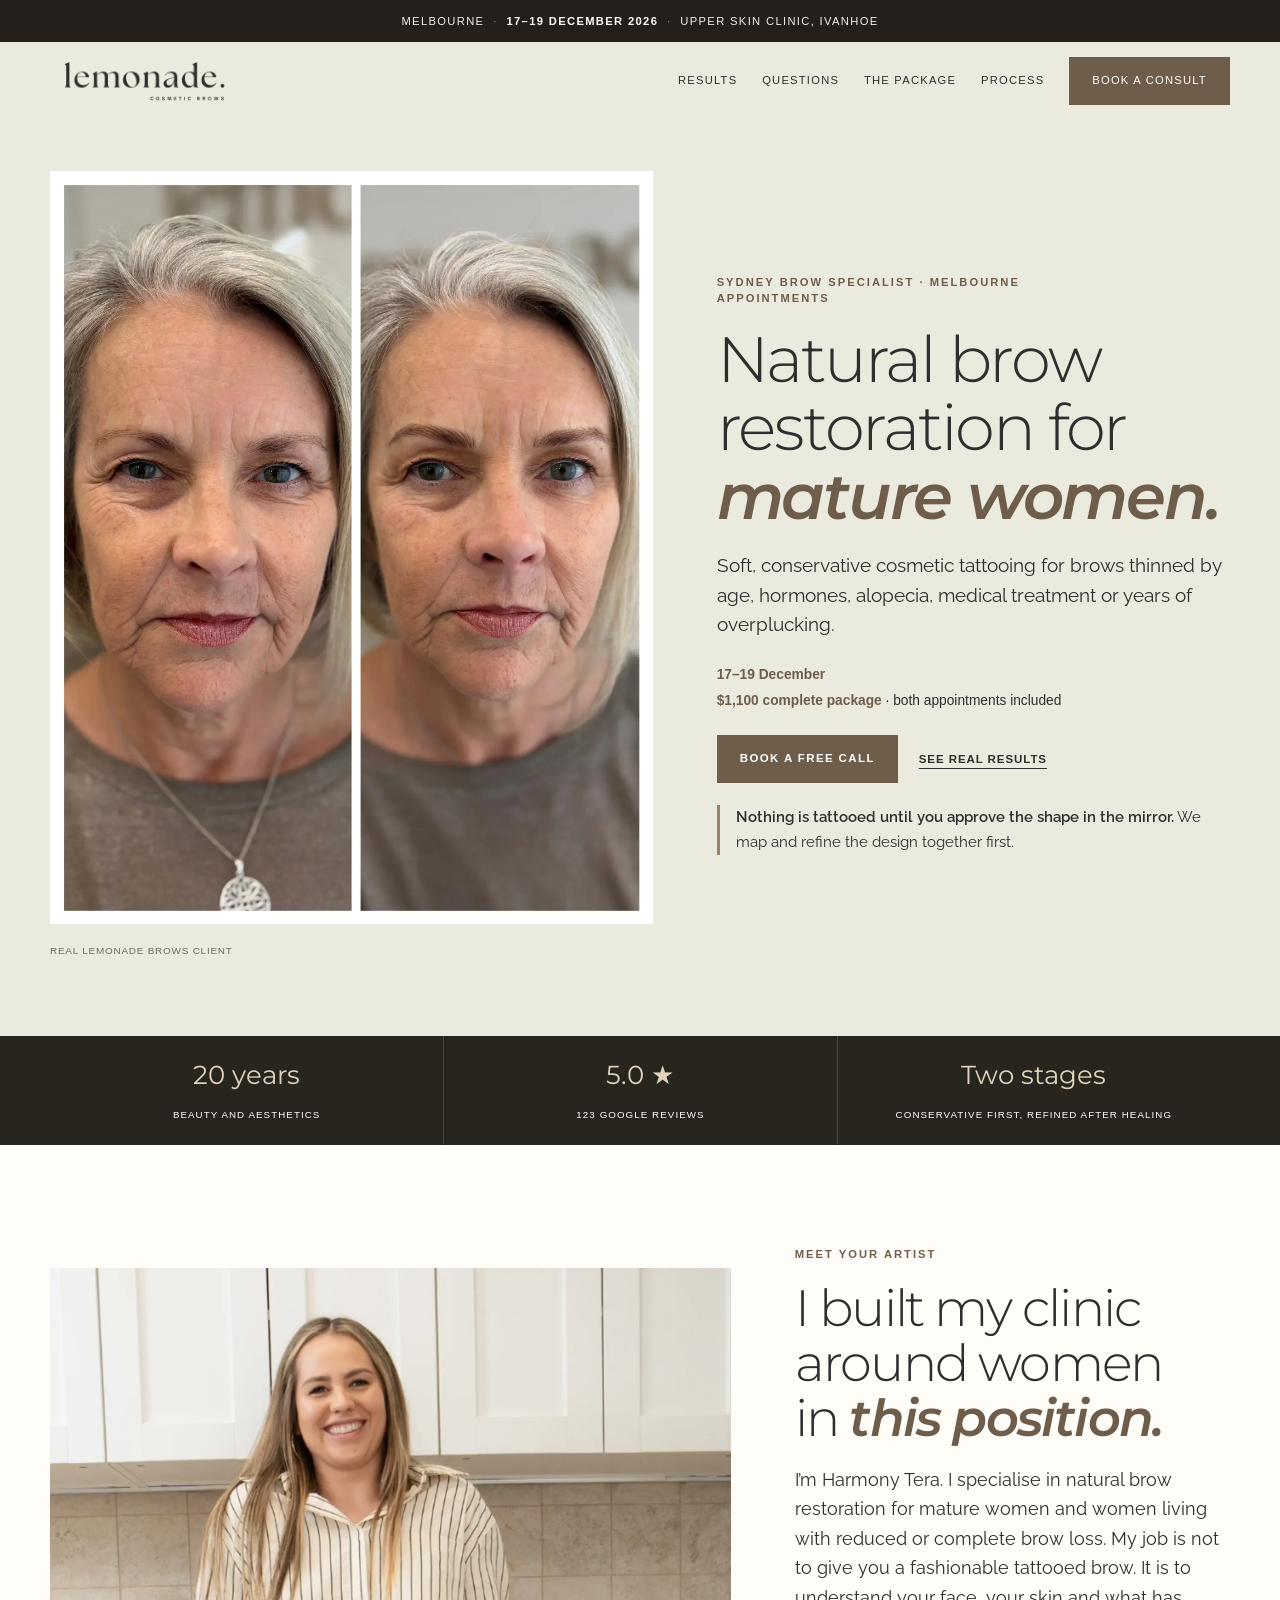
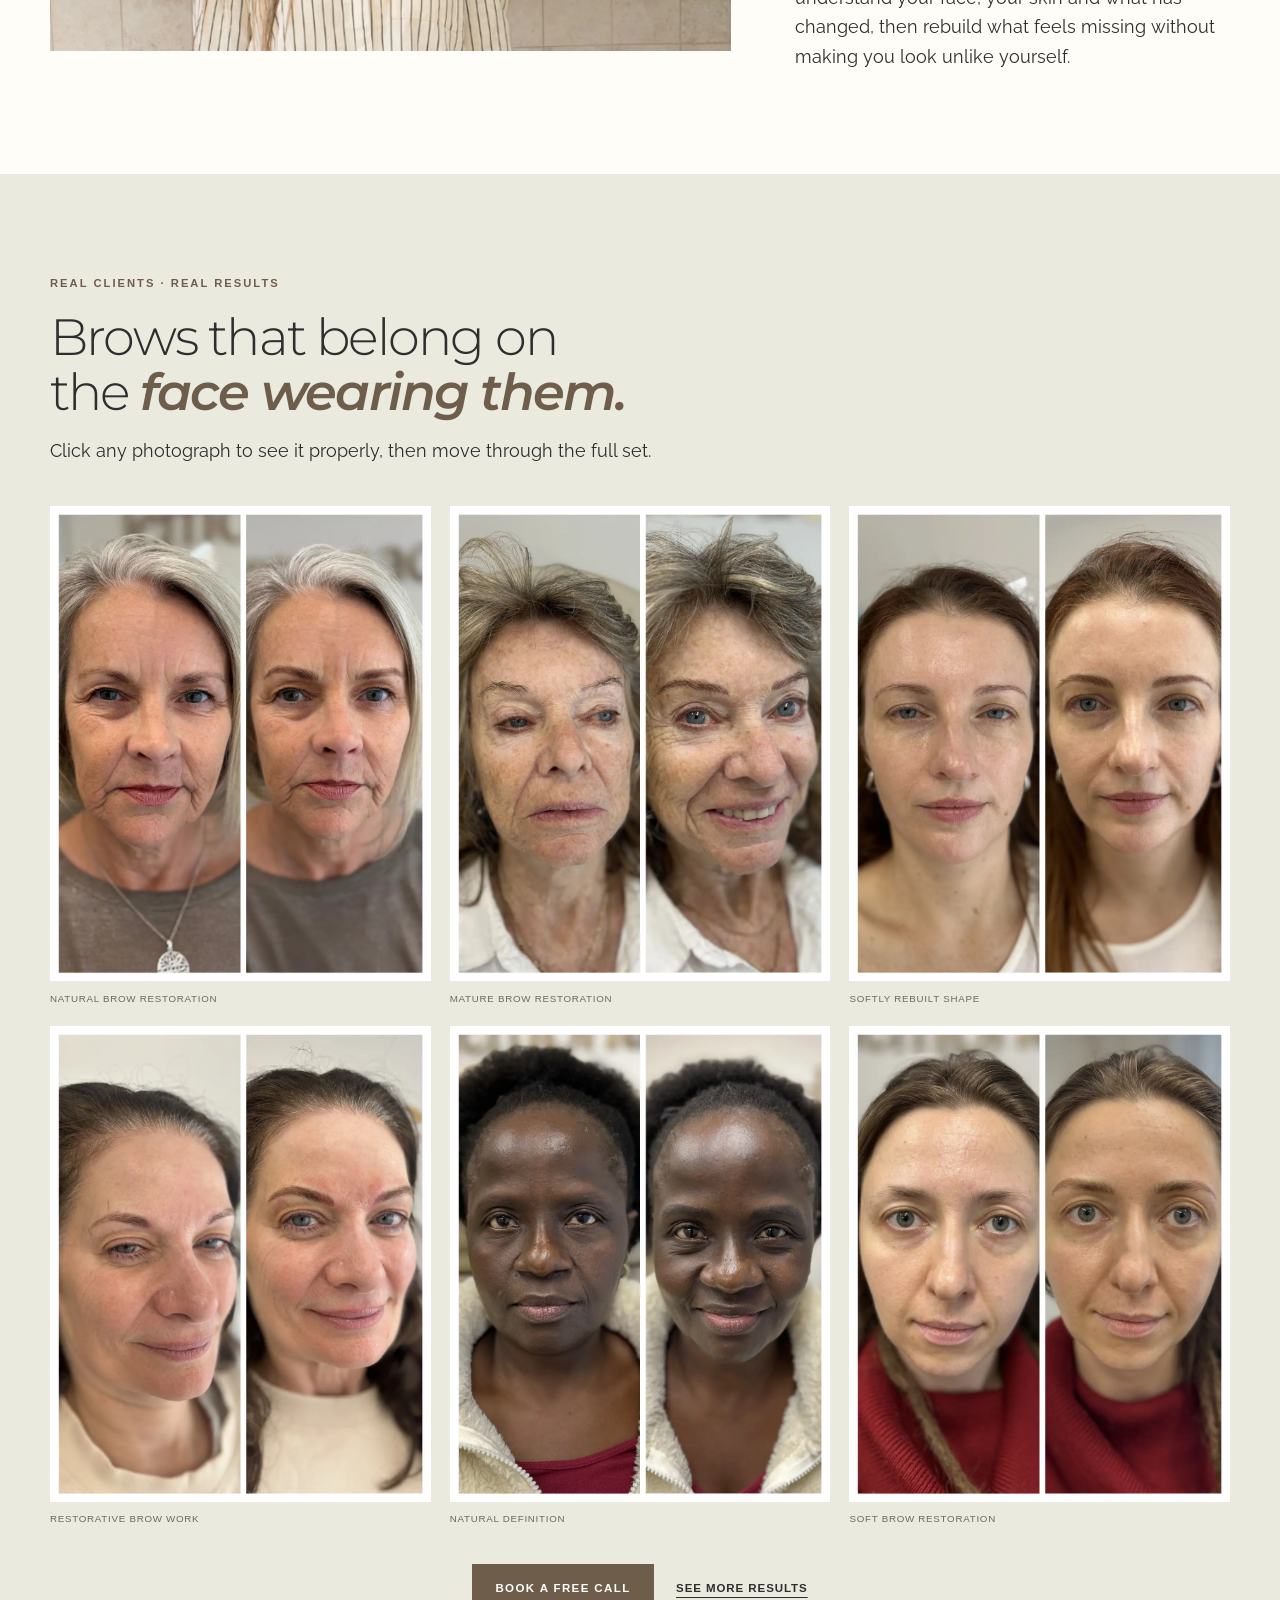
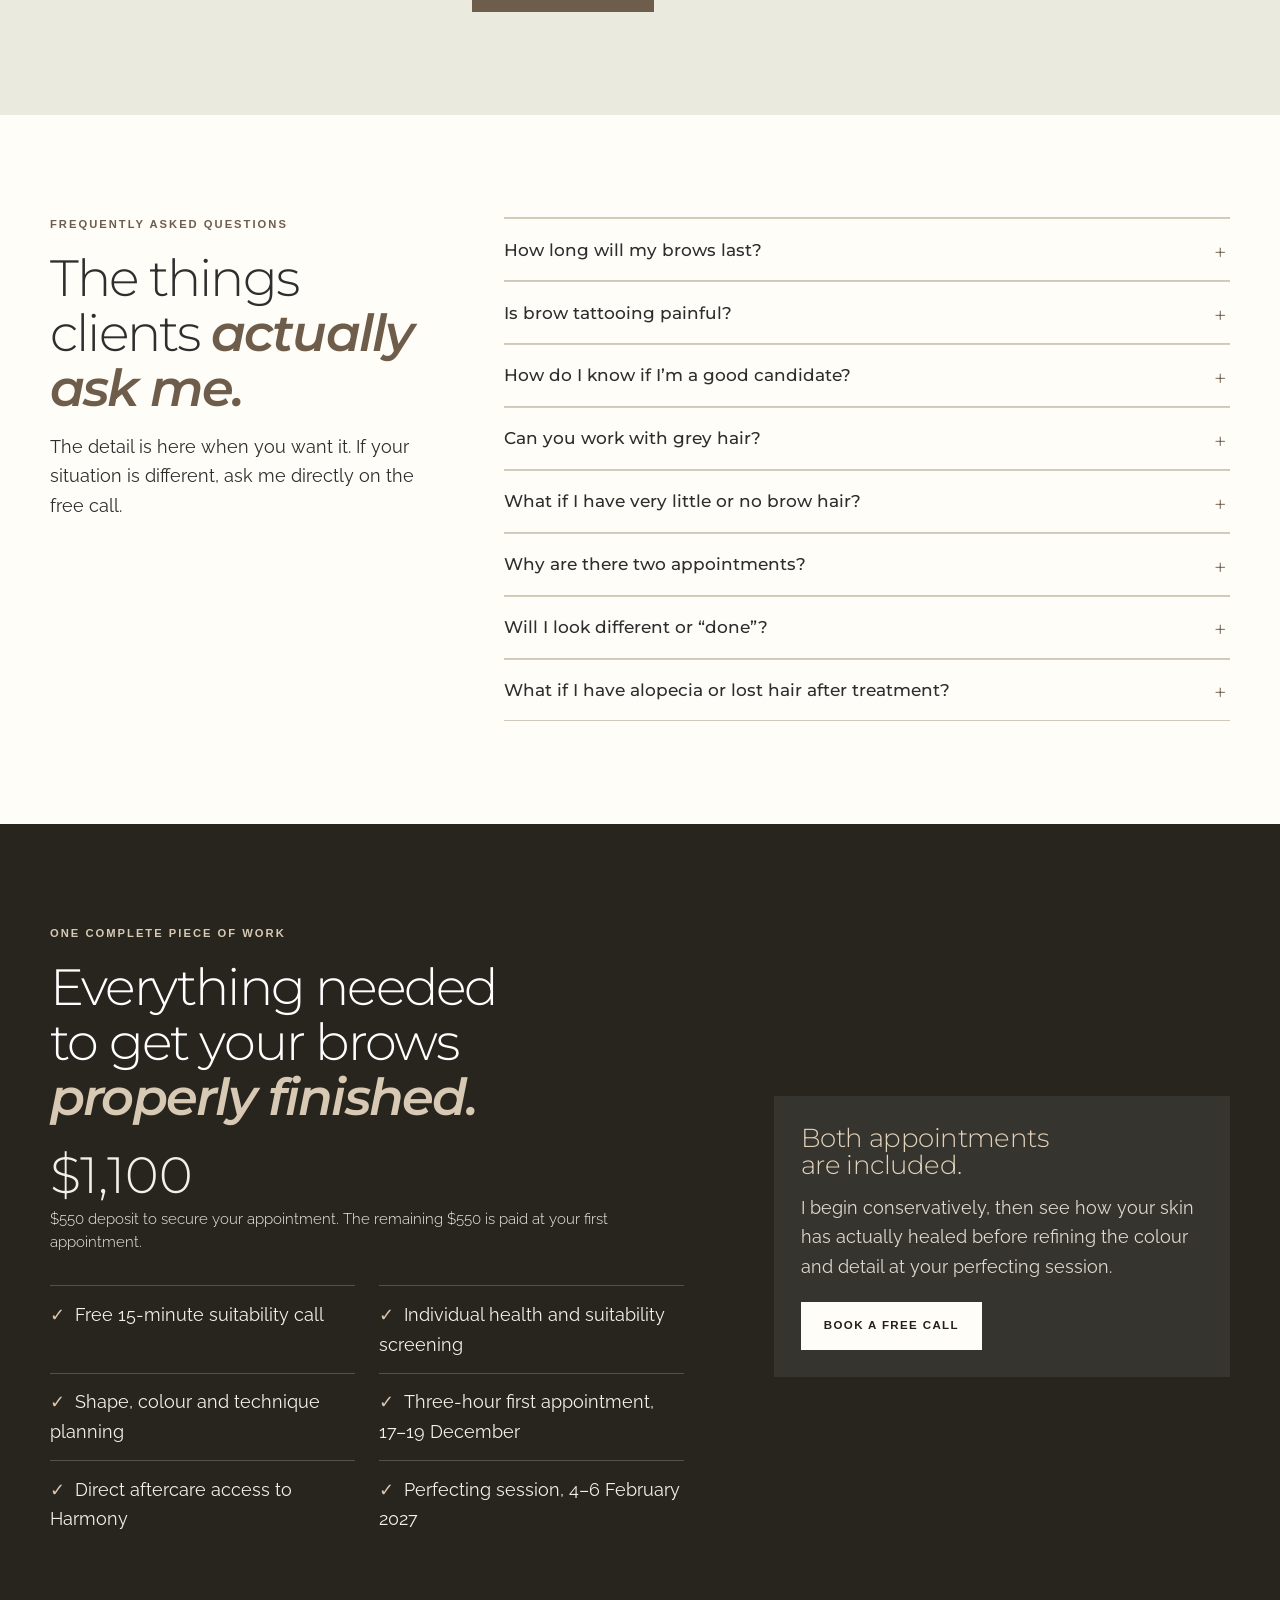
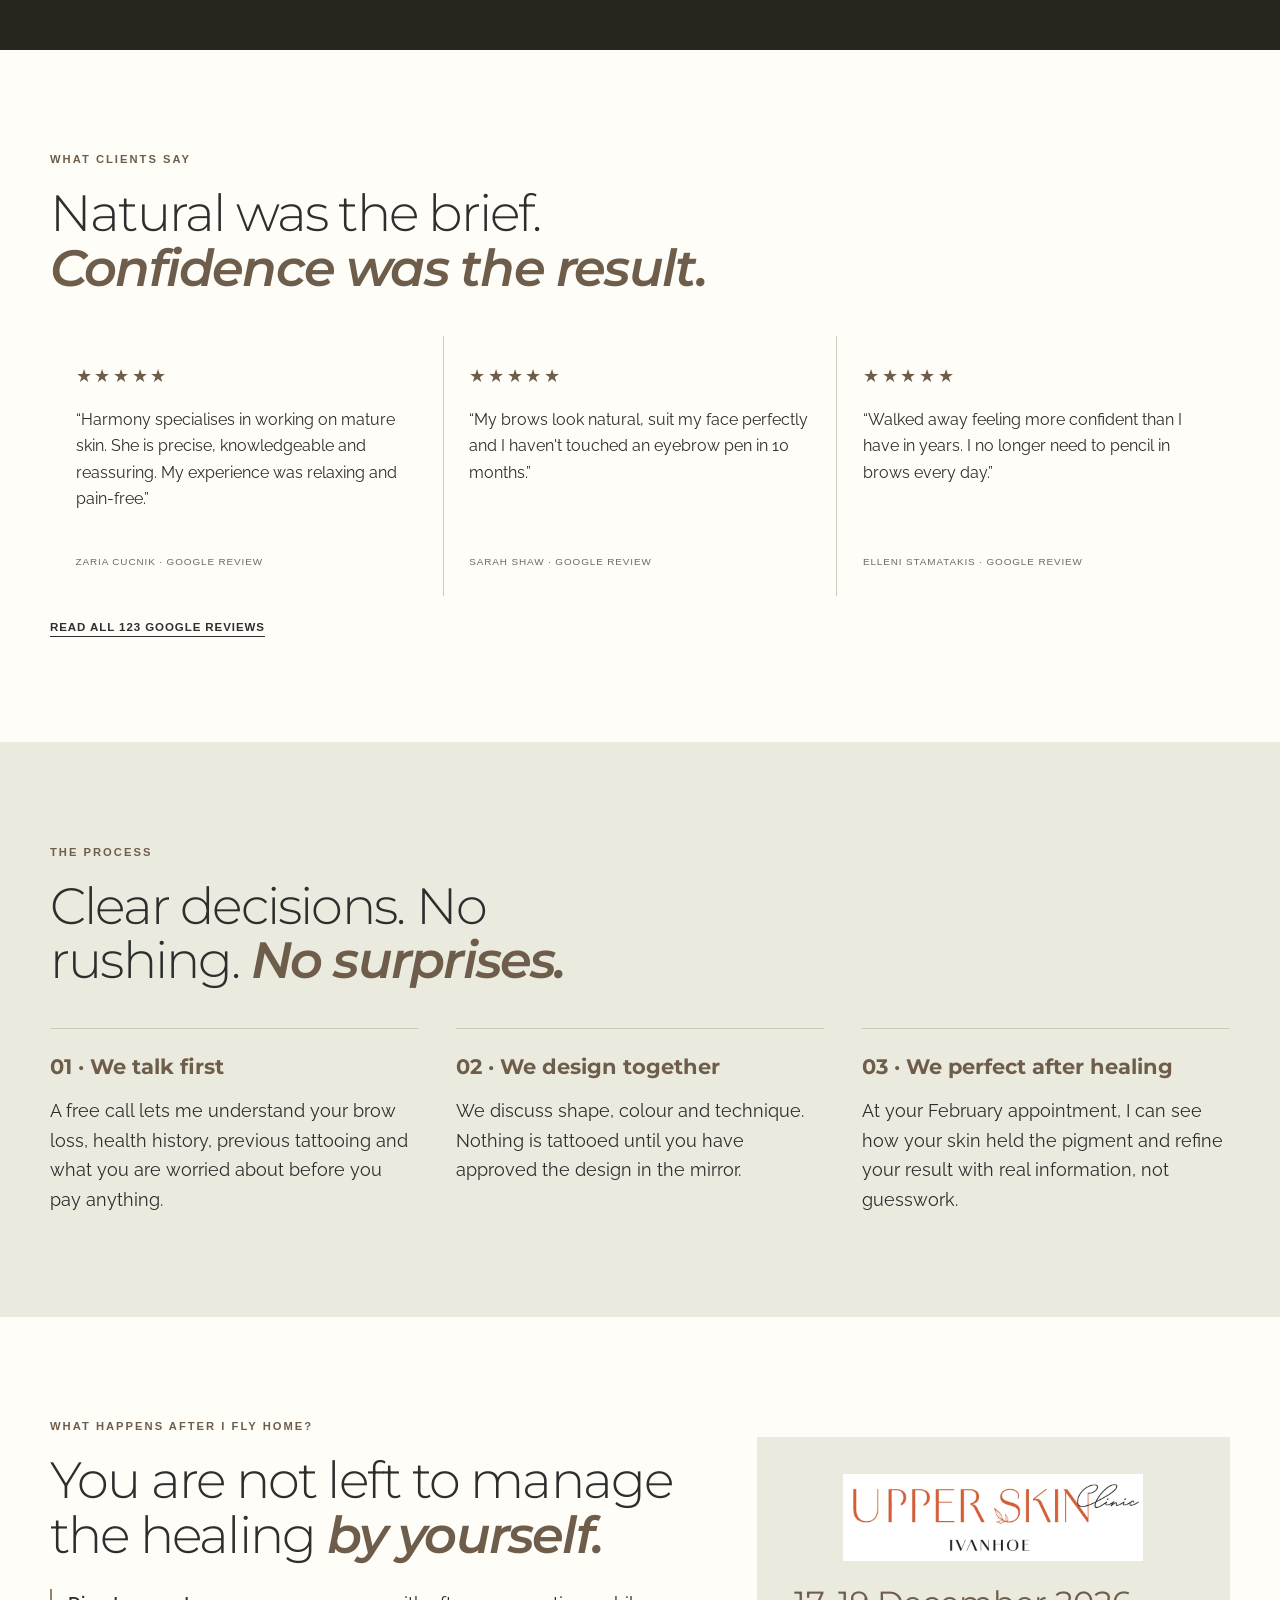
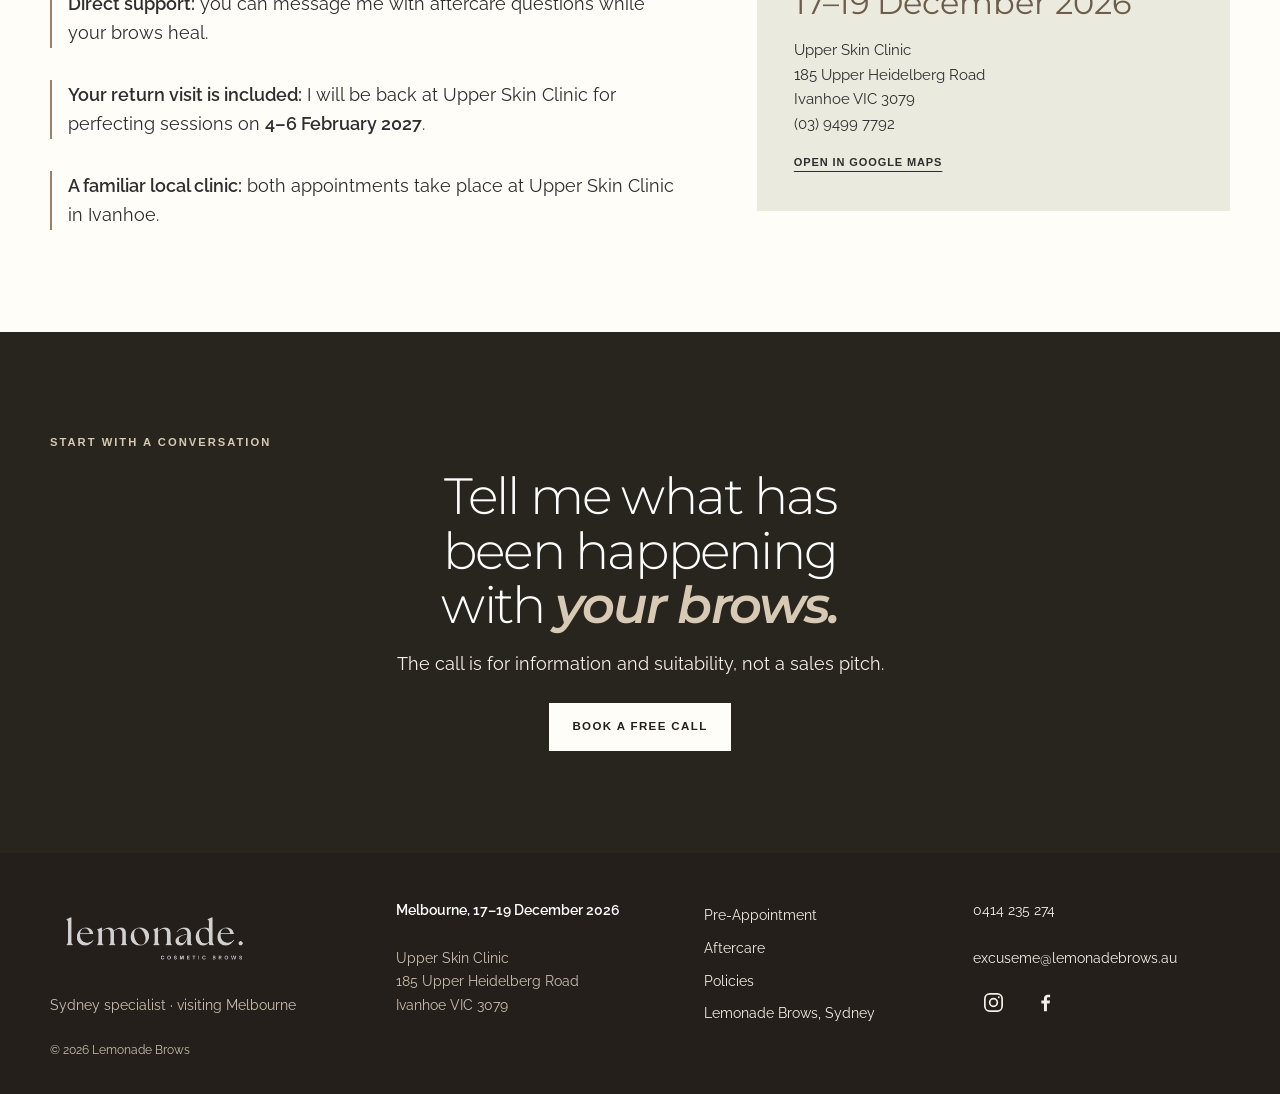
==== commit f5a966df: "Home: add See more results link under the gallery Co-Authored-By: Claude Opus 5.5 <noreply@anthropic" ====
--- a/index.html
+++ b/index.html
@@ -810,7 +810,7 @@
         <span class="nav-toggle-icon" aria-hidden="true"><span></span></span>
       </button>
       <nav class="nav" id="site-navigation" aria-label="Page navigation">
-        <a href="#lean-results">Results</a>
+        <a href="/results">Results</a>
         <a href="#lean-questions">Questions</a>
         <a href="#lean-package">The package</a>
         <a href="#lean-process">Process</a>
@@ -871,7 +871,7 @@
           <button class="lean-result lean-gallery-trigger" type="button" data-lean-gallery="4"><img src="images/gallery/melbourne/result-06.webp" alt="Lemonade Brows client before and after" width="1080" height="1350" loading="lazy"><span>Natural definition</span></button>
           <button class="lean-result lean-gallery-trigger" type="button" data-lean-gallery="5"><img src="images/gallery/melbourne/result-07.webp" alt="Lemonade Brows client before and after" width="1080" height="1350" loading="lazy"><span>Soft brow restoration</span></button>
         </div>
-        <div class="lean-centre"><a class="button" href="consultation.html">Book a free call</a></div>
+        <div class="lean-centre"><a class="button" href="consultation.html">Book a free call</a><a class="lean-text-link" href="/results" style="display:inline-block;margin:1rem 0 0 1.4rem">See more results</a></div>
       </div>
     </section>
 
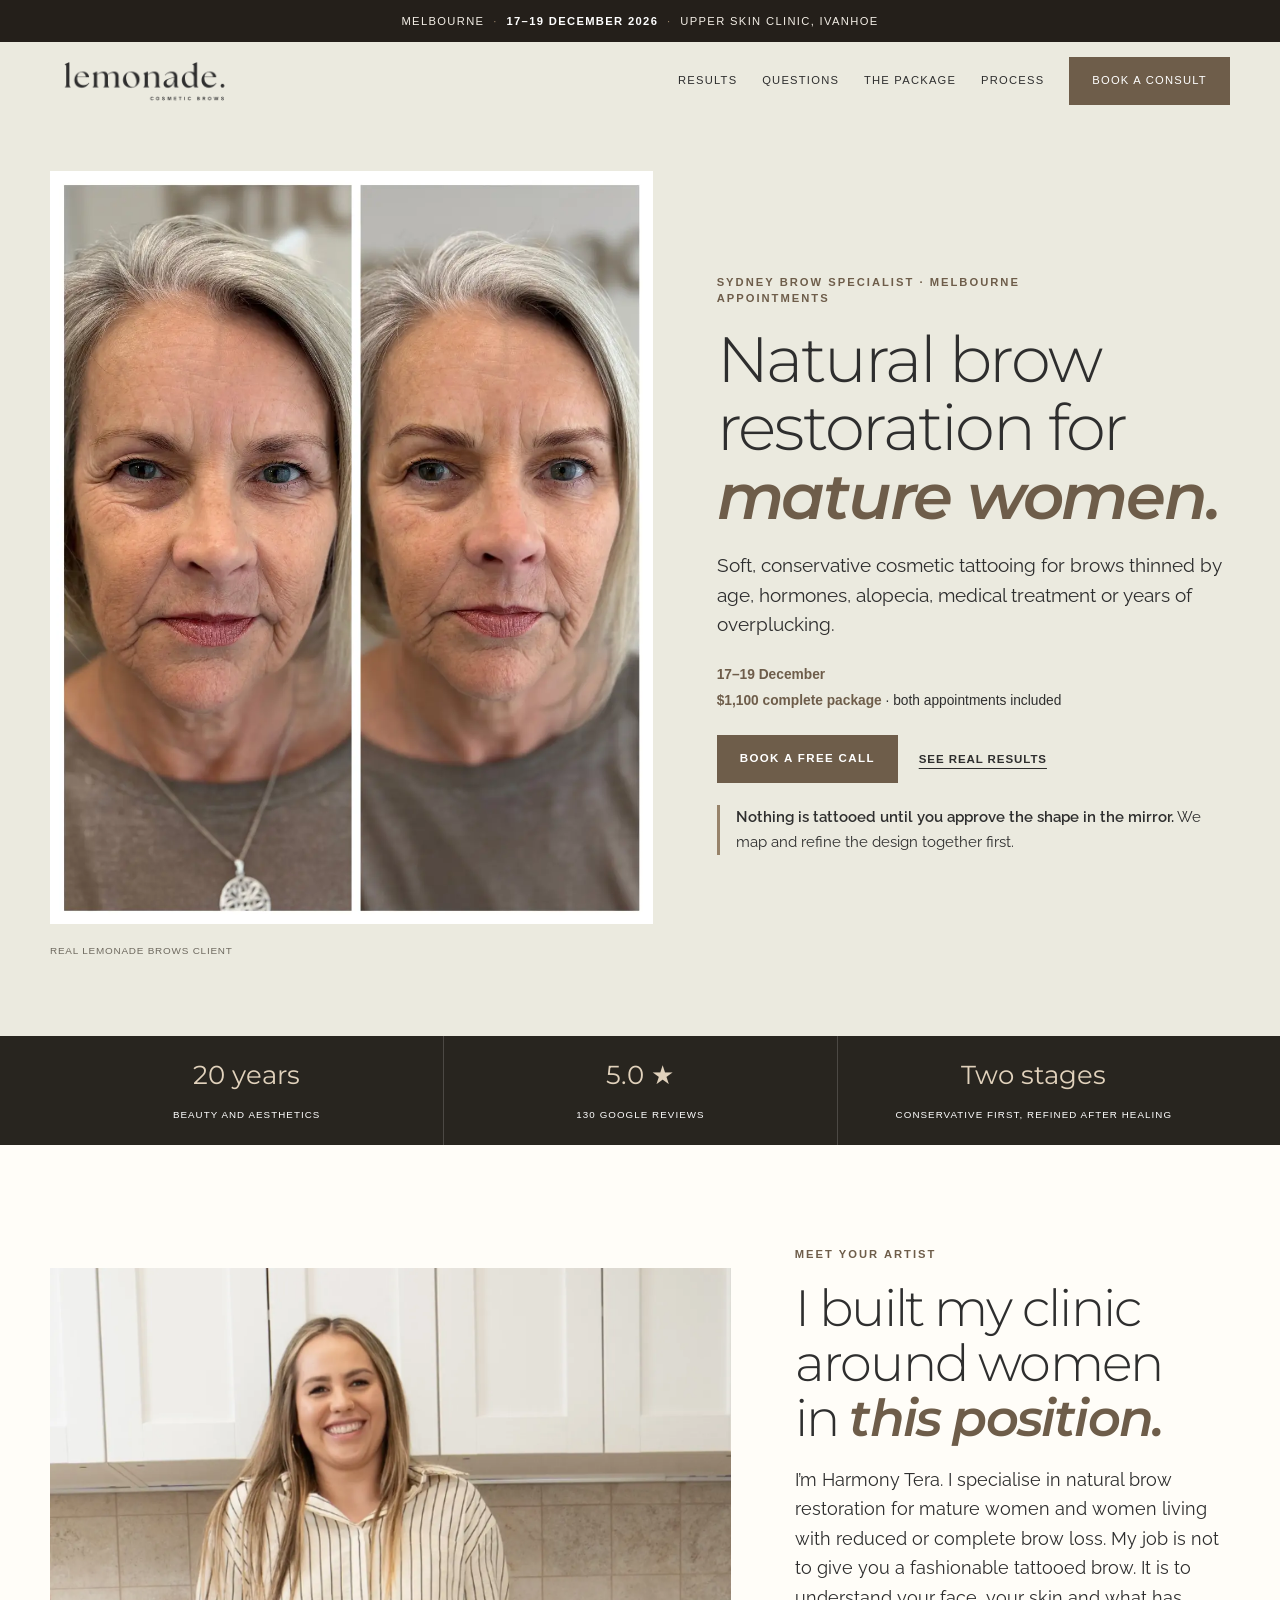
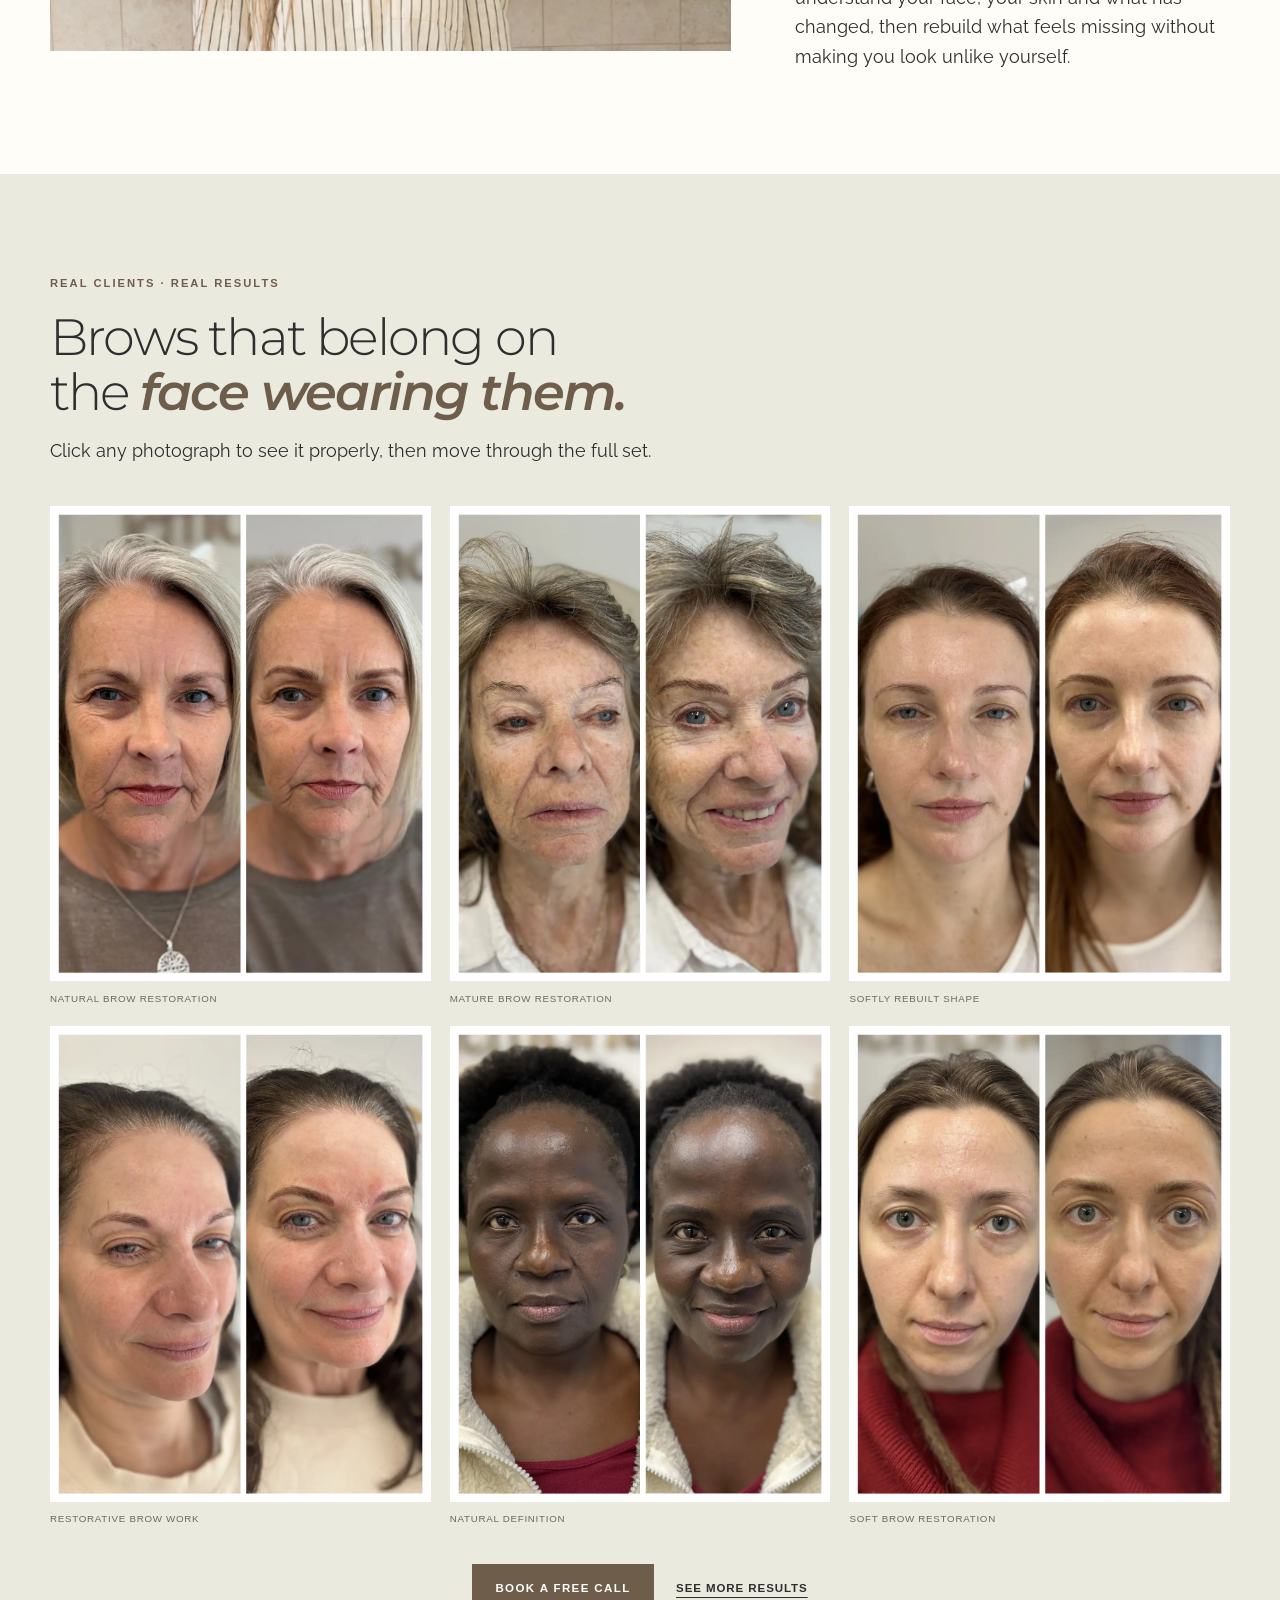
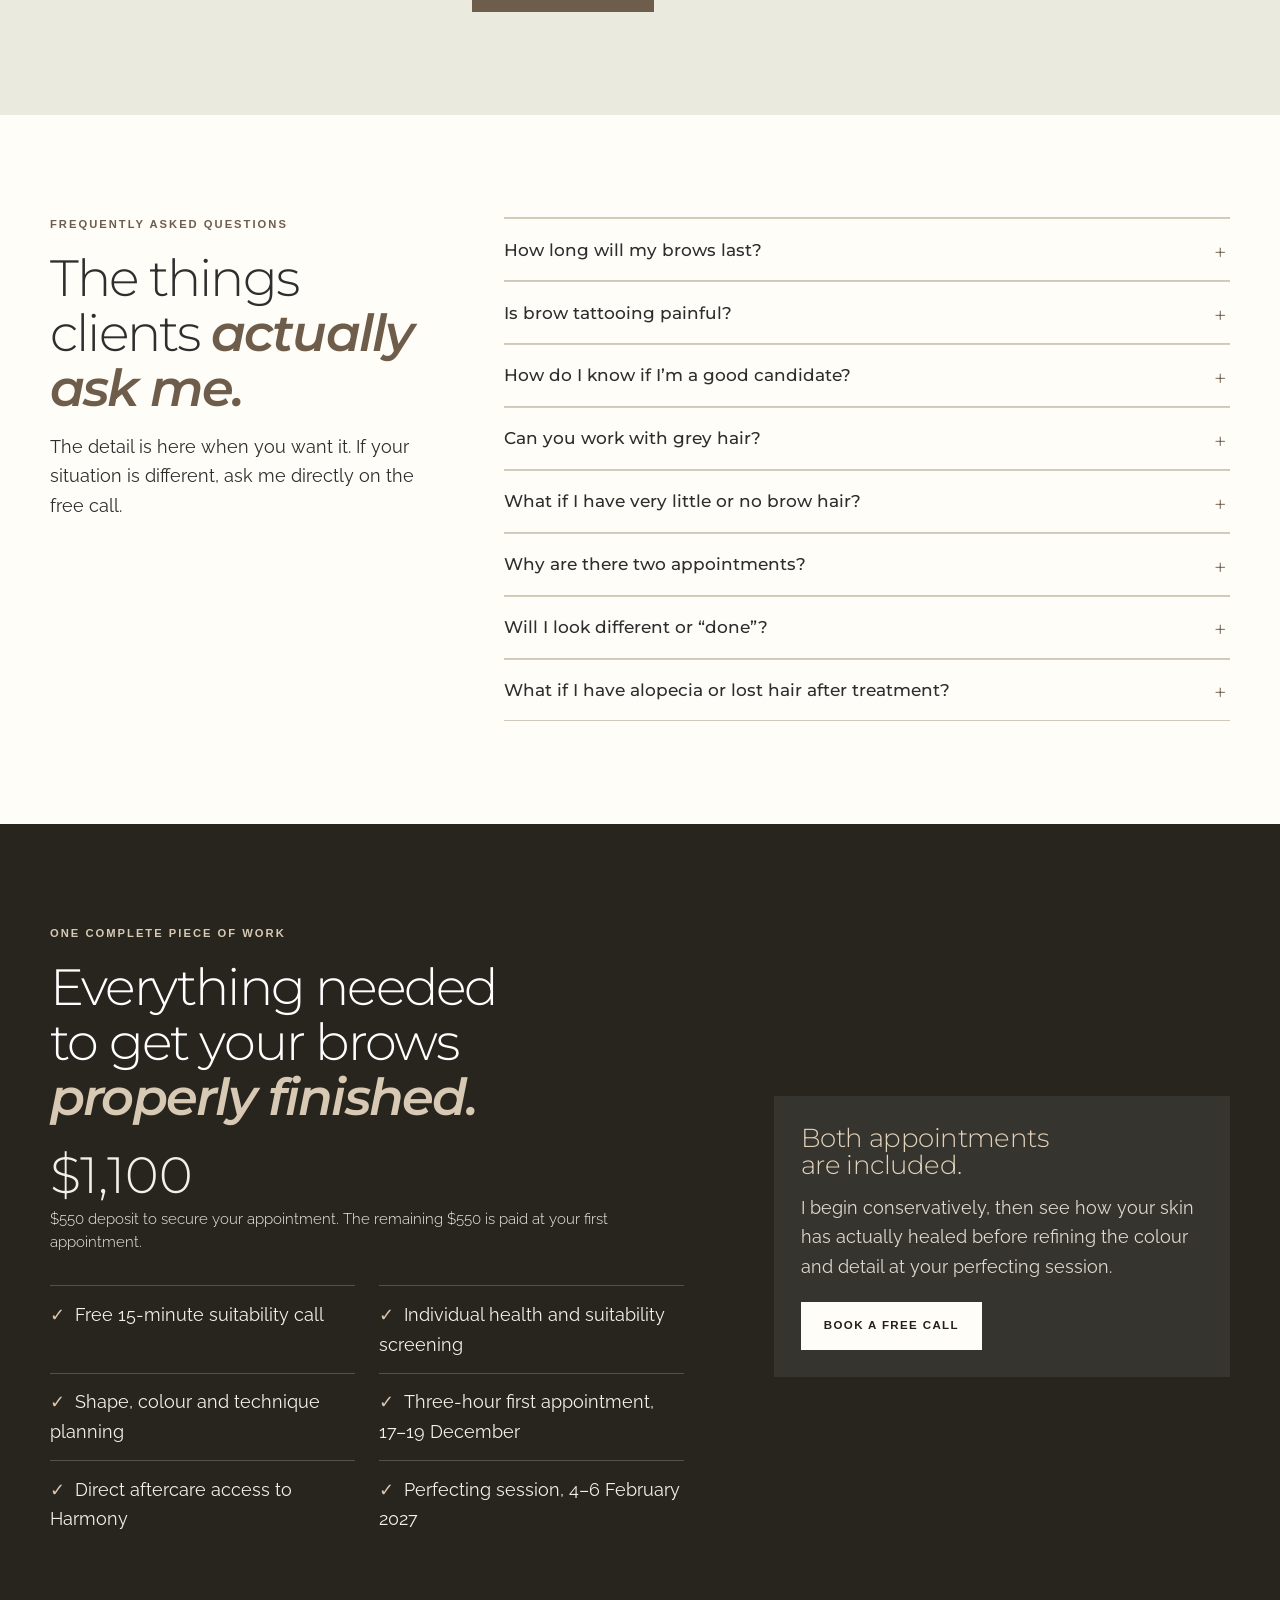
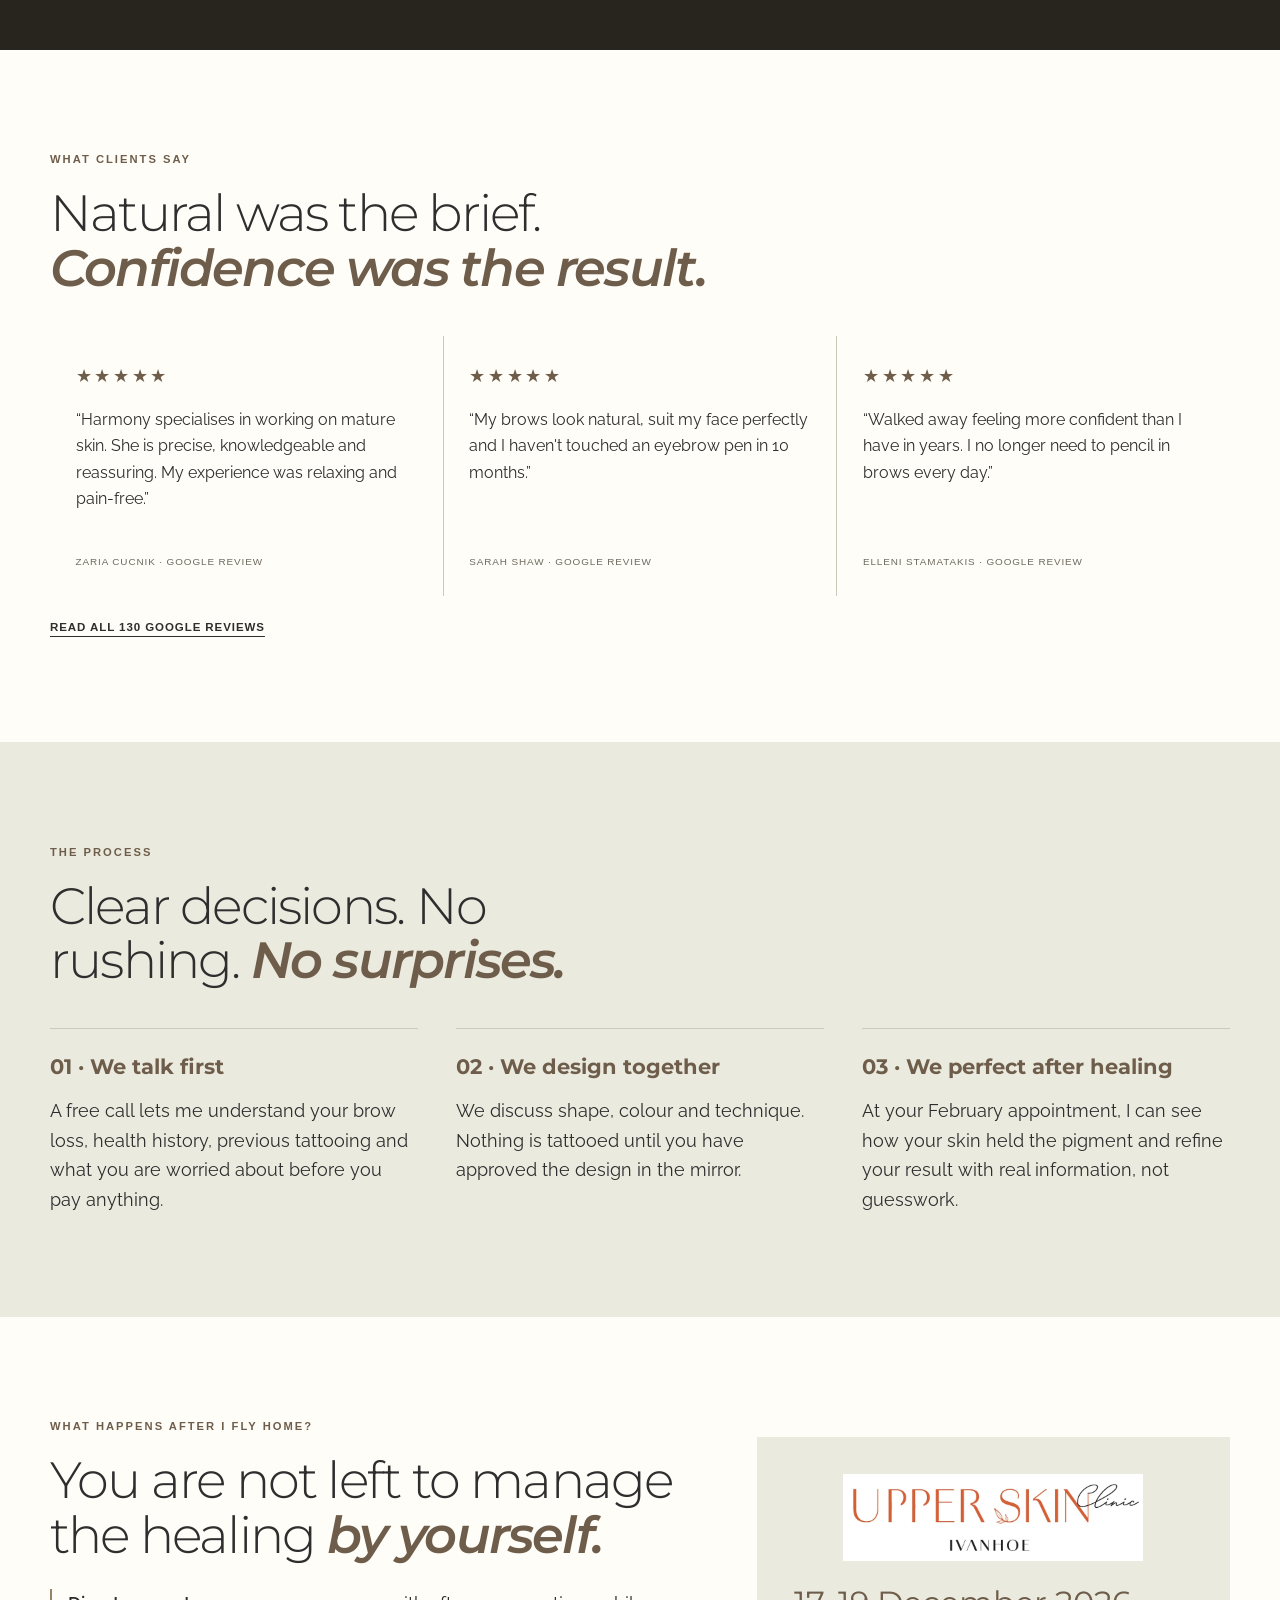
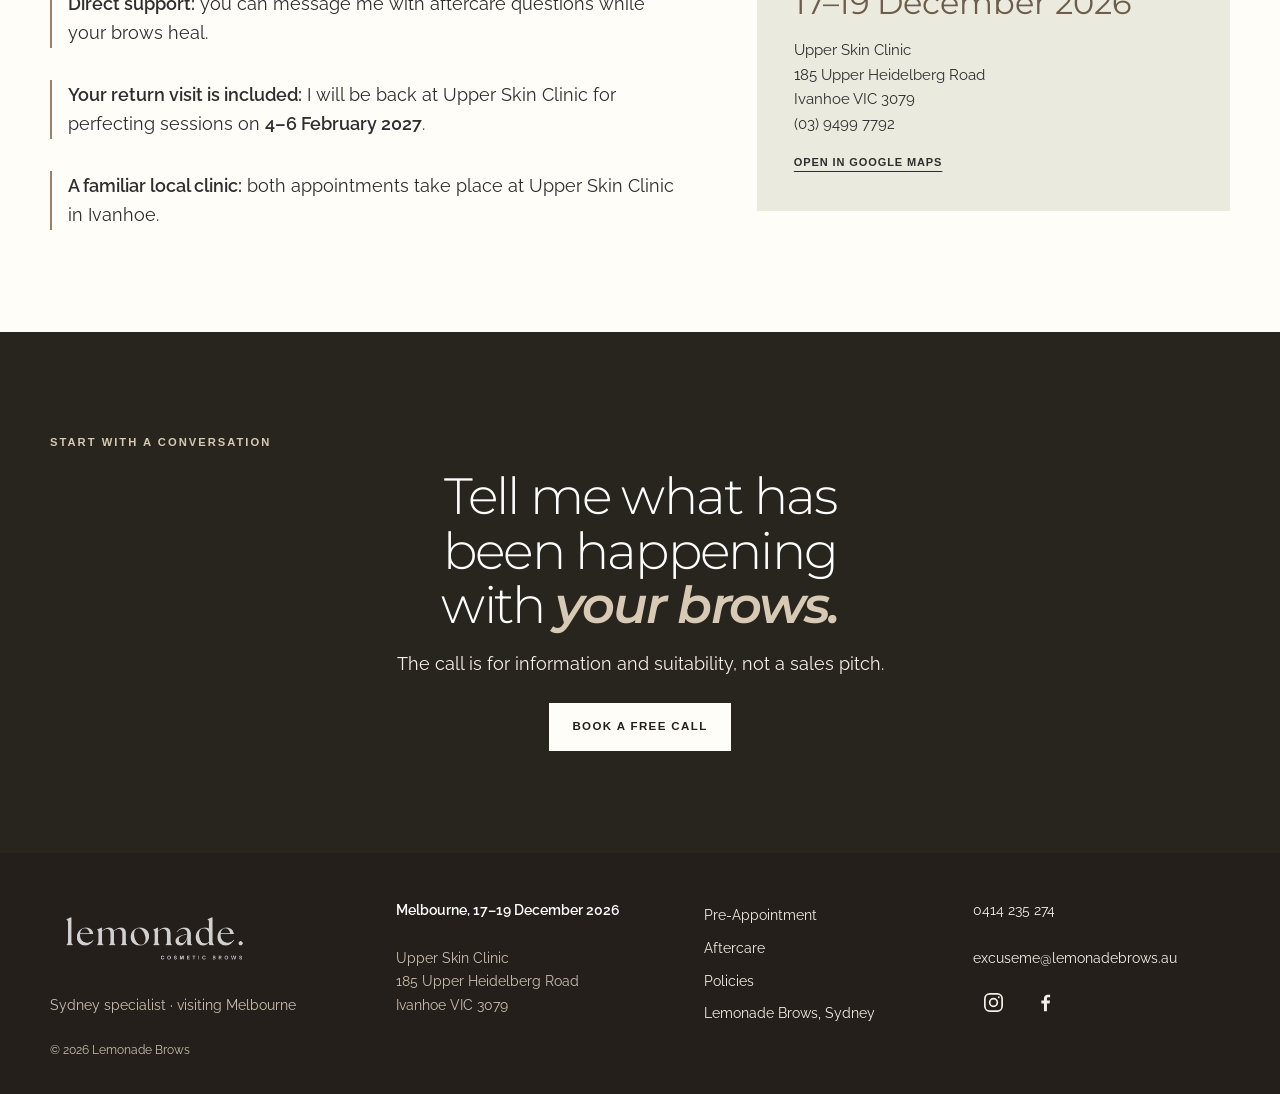
==== commit a9ccc8eb: "Update Google review count to 130 Co-Authored-By: Claude Opus 5.5 <noreply@anthropic.com> Claude-Ses" ====
--- a/index.html
+++ b/index.html
@@ -842,7 +842,7 @@
     <section class="lean-trust" aria-label="Lemonade Brows credentials">
       <div class="wrap lean-trust-grid">
         <div><strong>20 years</strong><span>Beauty and aesthetics</span></div>
-        <a href="https://www.google.com/maps/place/Lemonade+Brows/@-33.8856731,151.1785211,17z/data=!4m8!3m7!1s0x6b12bd1e7e5c5301:0xbccc50af9c1b1785!8m2!3d-33.8856731!4d151.1785211!9m1!1b1!16s%2Fg%2F11qtzz320k" target="_blank" rel="noopener"><strong>5.0 ★</strong><span>123 Google reviews</span></a>
+        <a href="https://www.google.com/maps/place/Lemonade+Brows/@-33.8856731,151.1785211,17z/data=!4m8!3m7!1s0x6b12bd1e7e5c5301:0xbccc50af9c1b1785!8m2!3d-33.8856731!4d151.1785211!9m1!1b1!16s%2Fg%2F11qtzz320k" target="_blank" rel="noopener"><strong>5.0 ★</strong><span>130 Google reviews</span></a>
         <div><strong>Two stages</strong><span>Conservative first, refined after healing</span></div>
       </div>
     </section>
@@ -907,7 +907,7 @@
           <figure><div><span class="lean-stars">★★★★★</span><blockquote>“My brows look natural, suit my face perfectly and I haven't touched an eyebrow pen in 10 months.”</blockquote></div><cite>Sarah Shaw · Google review</cite></figure>
           <figure><div><span class="lean-stars">★★★★★</span><blockquote>“Walked away feeling more confident than I have in years. I no longer need to pencil in brows every day.”</blockquote></div><cite>Elleni Stamatakis · Google review</cite></figure>
         </div>
-        <a class="lean-text-link lean-review-link" href="https://www.google.com/maps/place/Lemonade+Brows/@-33.8856731,151.1785211,17z/data=!4m8!3m7!1s0x6b12bd1e7e5c5301:0xbccc50af9c1b1785!8m2!3d-33.8856731!4d151.1785211!9m1!1b1!16s%2Fg%2F11qtzz320k" target="_blank" rel="noopener">Read all 123 Google reviews</a>
+        <a class="lean-text-link lean-review-link" href="https://www.google.com/maps/place/Lemonade+Brows/@-33.8856731,151.1785211,17z/data=!4m8!3m7!1s0x6b12bd1e7e5c5301:0xbccc50af9c1b1785!8m2!3d-33.8856731!4d151.1785211!9m1!1b1!16s%2Fg%2F11qtzz320k" target="_blank" rel="noopener">Read all 130 Google reviews</a>
       </div>
     </section>
 
@@ -962,7 +962,7 @@
             </figure>
             <a class="review-pill" href="https://www.google.com/maps/place/Lemonade+Brows/@-33.8856731,151.1785211,17z/data=!4m8!3m7!1s0x6b12bd1e7e5c5301:0xbccc50af9c1b1785!8m2!3d-33.8856731!4d151.1785211!9m1!1b1!16s%2Fg%2F11qtzz320k" target="_blank" rel="noopener" aria-label="Read Lemonade Brows Google reviews">
               <span class="stars">★★★★★</span>
-              <span>5.0<br><strong>123 Google reviews</strong></span>
+              <span>5.0<br><strong>130 Google reviews</strong></span>
             </a>
           </div>
         </div>
@@ -970,7 +970,7 @@
 
       <section class="proof-strip" aria-label="Key facts">
         <div class="wrap proof-grid">
-          <a class="proof-item" href="https://www.google.com/maps/place/Lemonade+Brows/@-33.8856731,151.1785211,17z/data=!4m8!3m7!1s0x6b12bd1e7e5c5301:0xbccc50af9c1b1785!8m2!3d-33.8856731!4d151.1785211!9m1!1b1!16s%2Fg%2F11qtzz320k" target="_blank" rel="noopener"><strong>★ 5.0</strong><span>123 Google reviews</span></a>
+          <a class="proof-item" href="https://www.google.com/maps/place/Lemonade+Brows/@-33.8856731,151.1785211,17z/data=!4m8!3m7!1s0x6b12bd1e7e5c5301:0xbccc50af9c1b1785!8m2!3d-33.8856731!4d151.1785211!9m1!1b1!16s%2Fg%2F11qtzz320k" target="_blank" rel="noopener"><strong>★ 5.0</strong><span>130 Google reviews</span></a>
           <div class="proof-item"><strong>20</strong><span>Years in the industry</span></div>
           <div class="proof-item"><strong>2</strong><span>Appointments, both included</span></div>
           <div class="proof-item"><strong>12</strong><span>Melbourne appointments</span></div>
@@ -1095,7 +1095,7 @@
           <figure class="review"><div><span class="stars">★★★★★</span><blockquote>“My brows look natural, suit my face perfectly and I haven't touched an eyebrow pen in 10 months.”</blockquote></div><cite>Sarah Shaw · Google review</cite></figure>
           <figure class="review"><div><span class="stars">★★★★★</span><blockquote>“Walked away feeling more confident than I have in years. I no longer need to pencil in brows every day.”</blockquote></div><cite>Elleni Stamatakis · Google review</cite></figure>
         </div>
-        <a class="reviews-link" href="https://www.google.com/maps/place/Lemonade+Brows/@-33.8856731,151.1785211,17z/data=!4m8!3m7!1s0x6b12bd1e7e5c5301:0xbccc50af9c1b1785!8m2!3d-33.8856731!4d151.1785211!9m1!1b1!16s%2Fg%2F11qtzz320k" target="_blank" rel="noopener">Read all 123 Google reviews →</a>
+        <a class="reviews-link" href="https://www.google.com/maps/place/Lemonade+Brows/@-33.8856731,151.1785211,17z/data=!4m8!3m7!1s0x6b12bd1e7e5c5301:0xbccc50af9c1b1785!8m2!3d-33.8856731!4d151.1785211!9m1!1b1!16s%2Fg%2F11qtzz320k" target="_blank" rel="noopener">Read all 130 Google reviews →</a>
       </div>
     </section>
 
